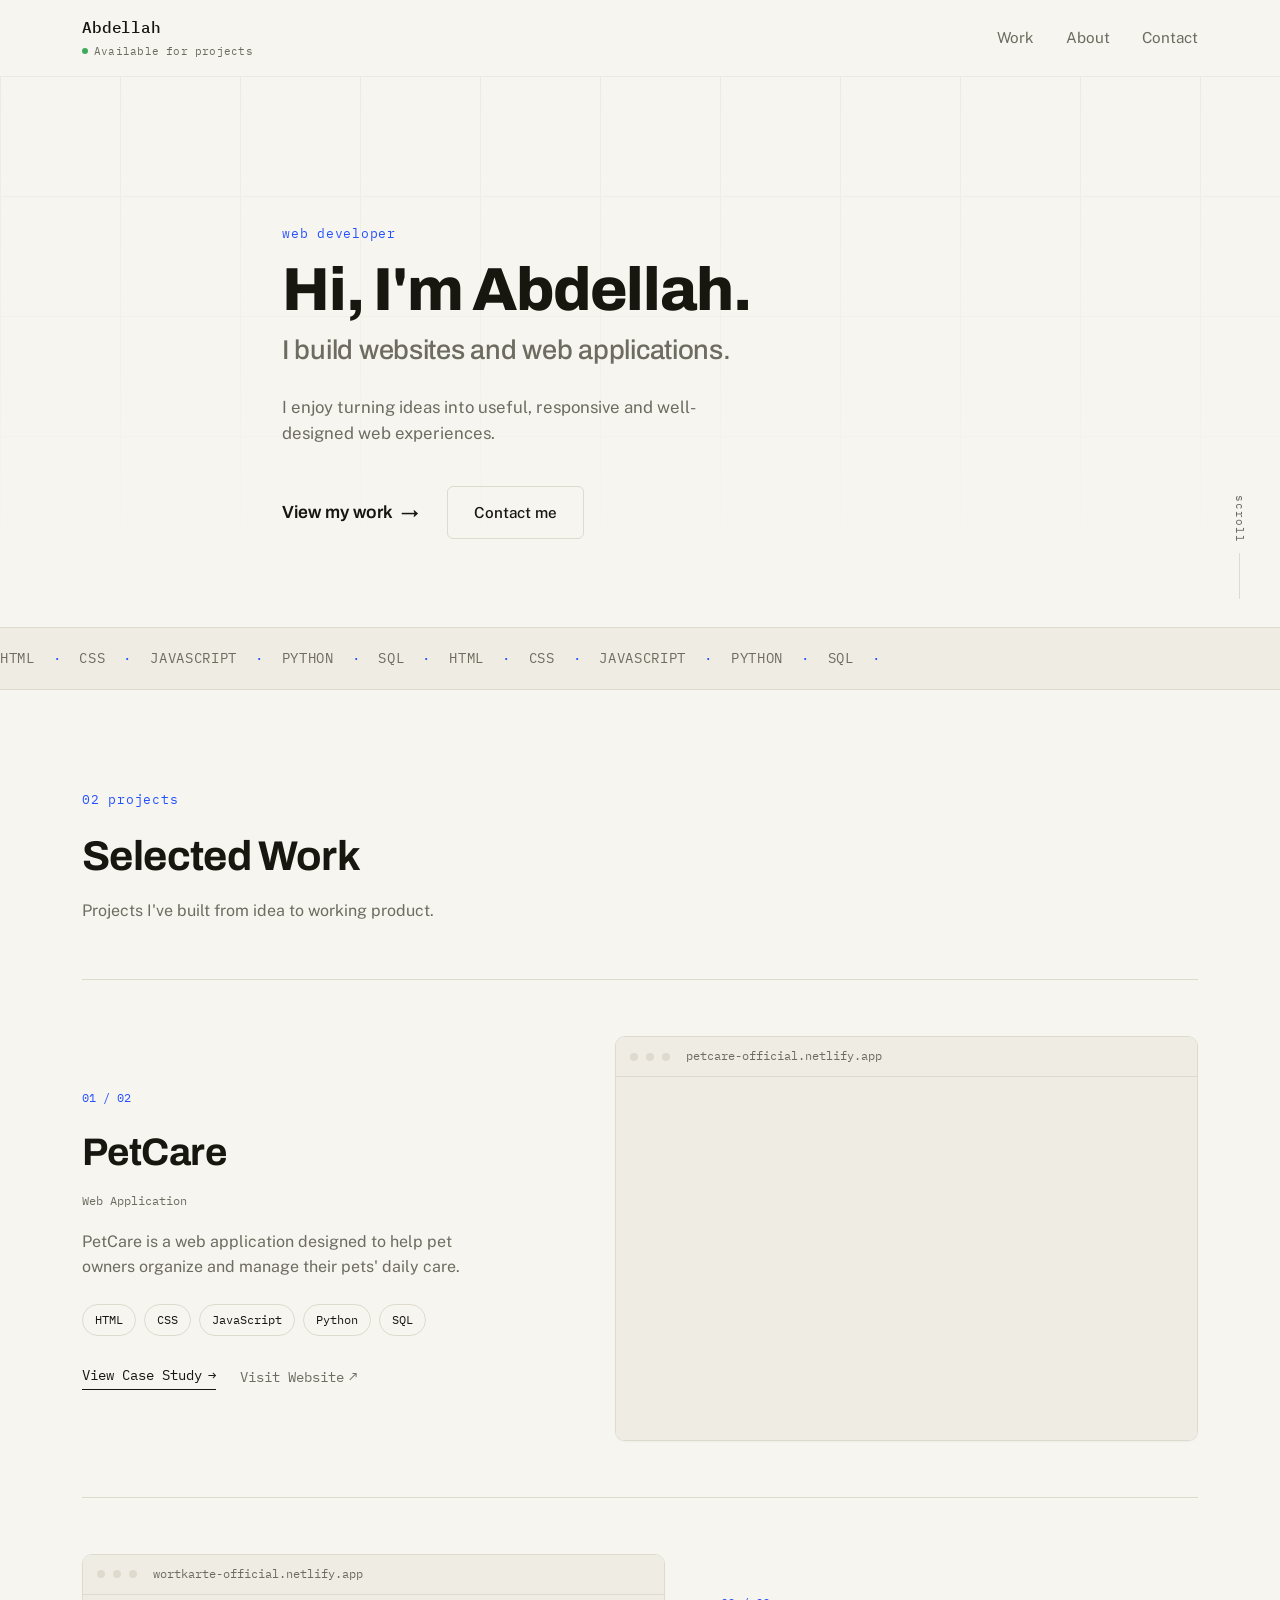
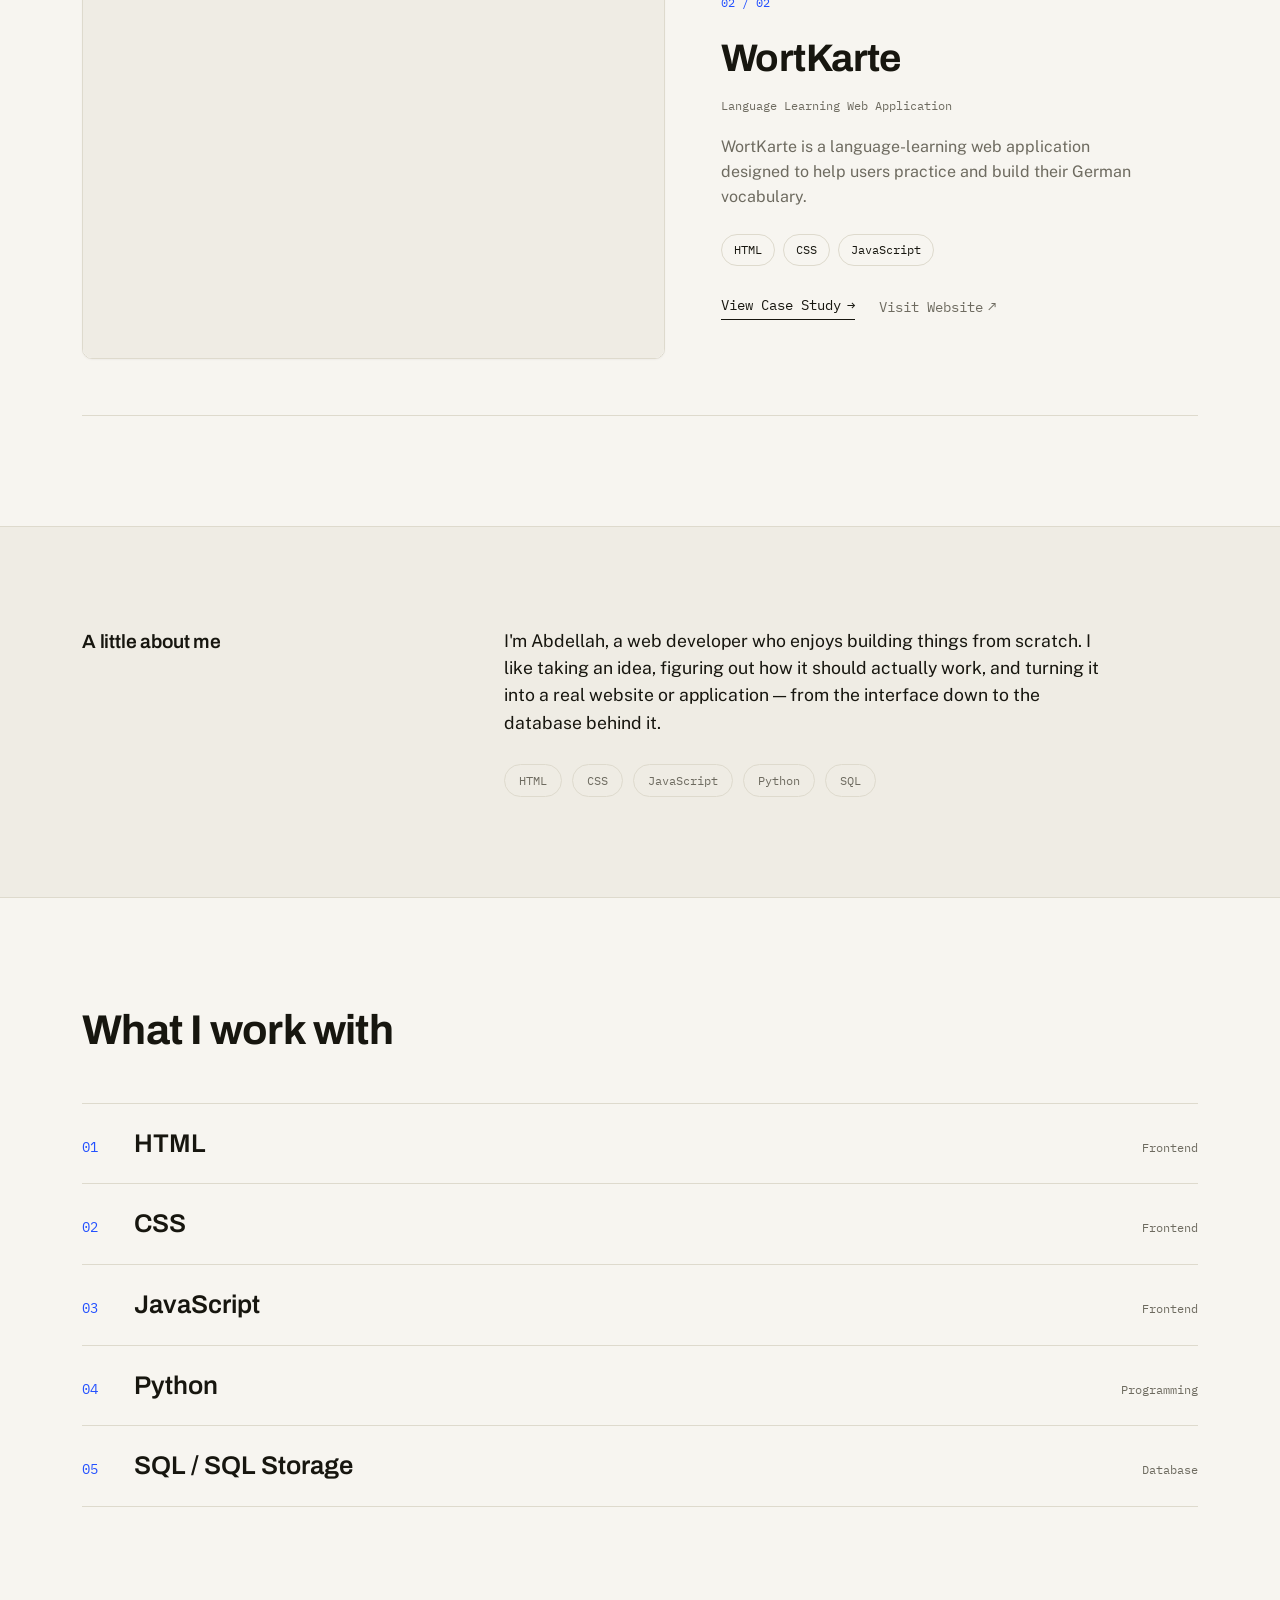
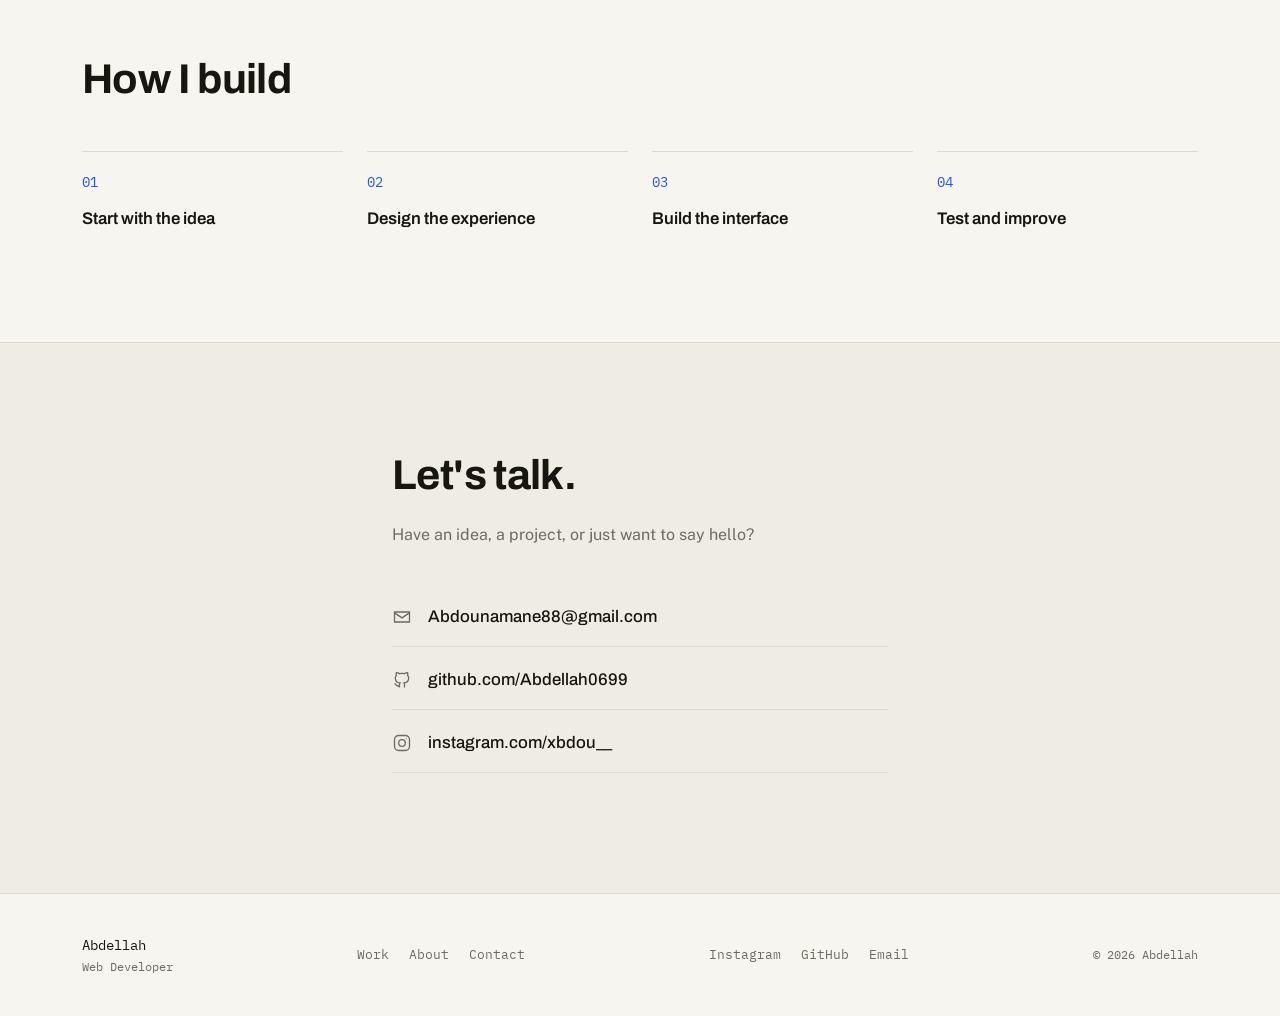
==== index.html @ c6878d25 "Add files via upload" ====
<!DOCTYPE html>
<html lang="en">
<head>
<meta charset="UTF-8">
<meta name="viewport" content="width=device-width, initial-scale=1.0">
<title>Abdellah — Web Developer</title>
<meta name="description" content="Abdellah is a web developer building websites and web applications with HTML, CSS, JavaScript, Python and SQL. Portfolio featuring PetCare and WortKarte.">
<link rel="preconnect" href="https://fonts.googleapis.com">
<link rel="preconnect" href="https://fonts.gstatic.com" crossorigin>
<link href="https://fonts.googleapis.com/css2?family=Archivo:wght@400;500;600;700;800&family=Public+Sans:wght@400;500&family=IBM+Plex+Mono:wght@400;500&display=swap" rel="stylesheet">
<link rel="stylesheet" href="css/style.css">
</head>
<body class="pre-load">

<a class="skip-link" href="#main">Skip to content</a>

<header class="nav" id="nav">
  <div class="nav-inner">
    <div class="nav-left">
      <a href="#top" class="nav-logo">Abdellah</a>
      <span class="nav-status"><span class="status-dot"></span>Available for projects</span>
    </div>
    <button class="nav-toggle" id="navToggle" aria-label="Toggle menu" aria-expanded="false" aria-controls="navMenu">
      <span></span><span></span><span></span>
    </button>
    <nav class="nav-menu" id="navMenu">
      <a href="#work">Work</a>
      <a href="#about">About</a>
      <a href="#contact">Contact</a>
    </nav>
  </div>
</header>

<main id="main">

  <section class="hero" id="top">
    <div class="hero-grid" aria-hidden="true"></div>
    <div class="wrap hero-inner">
      <p class="eyebrow reveal">web developer</p>
      <h1 class="hero-title reveal">Hi, I'm Abdellah.</h1>
      <h2 class="hero-subtitle reveal">I build websites and web applications.</h2>
      <p class="hero-text reveal">I enjoy turning ideas into useful, responsive and well-designed web experiences.</p>
      <div class="hero-actions reveal">
        <a href="#work" class="link-arrow-lg">View my work <span class="arrow">→</span></a>
        <a href="#contact" class="btn btn-ghost">Contact me</a>
      </div>
    </div>
    <div class="hero-scroll" aria-hidden="true">
      <span>scroll</span>
      <span class="scroll-line"></span>
    </div>
  </section>

  <section class="marquee" aria-hidden="true">
    <div class="marquee-track">
      <span>HTML</span><span class="dot-sep">·</span>
      <span>CSS</span><span class="dot-sep">·</span>
      <span>JAVASCRIPT</span><span class="dot-sep">·</span>
      <span>PYTHON</span><span class="dot-sep">·</span>
      <span>SQL</span><span class="dot-sep">·</span>
      <span>HTML</span><span class="dot-sep">·</span>
      <span>CSS</span><span class="dot-sep">·</span>
      <span>JAVASCRIPT</span><span class="dot-sep">·</span>
      <span>PYTHON</span><span class="dot-sep">·</span>
      <span>SQL</span><span class="dot-sep">·</span>
    </div>
  </section>

  <section class="work" id="work">
    <div class="wrap">
      <div class="section-head reveal">
        <p class="eyebrow">02 projects</p>
        <h2 class="section-title">Selected Work</h2>
        <p class="section-sub">Projects I've built from idea to working product.</p>
      </div>

      <article class="project reveal" data-project="petcare">
        <div class="project-info">
          <span class="project-index">01 / 02</span>
          <h3 class="project-title">PetCare</h3>
          <span class="project-kind">Web Application</span>
          <p class="project-desc">PetCare is a web application designed to help pet owners organize and manage their pets' daily care.</p>
          <ul class="tech-list">
            <li>HTML</li><li>CSS</li><li>JavaScript</li><li>Python</li><li>SQL</li>
          </ul>
          <div class="project-links">
            <a href="projects/petcare.html" class="link-arrow" data-transition>View Case Study <span class="arrow">→</span></a>
            <a href="https://petcare-official.netlify.app/" class="link-external" target="_blank" rel="noopener">Visit Website <span class="arrow">↗</span></a>
          </div>
        </div>
        <a href="projects/petcare.html" class="project-media" data-transition aria-label="View PetCare case study">
          <div class="browser-frame">
            <div class="browser-bar">
              <span class="dot"></span><span class="dot"></span><span class="dot"></span>
              <span class="browser-url">petcare-official.netlify.app</span>
            </div>
            <div class="browser-viewport">
              <iframe src="https://petcare-official.netlify.app/" title="Live preview of PetCare" loading="lazy" tabindex="-1"></iframe>
            </div>
          </div>
        </a>
      </article>

      <article class="project project--reverse reveal" data-project="wortkarte">
        <a href="projects/wortkarte.html" class="project-media" data-transition aria-label="View WortKarte case study">
          <div class="browser-frame">
            <div class="browser-bar">
              <span class="dot"></span><span class="dot"></span><span class="dot"></span>
              <span class="browser-url">wortkarte-official.netlify.app</span>
            </div>
            <div class="browser-viewport">
              <iframe src="https://wortkarte-official.netlify.app/" title="Live preview of WortKarte" loading="lazy" tabindex="-1"></iframe>
            </div>
          </div>
        </a>
        <div class="project-info">
          <span class="project-index">02 / 02</span>
          <h3 class="project-title">WortKarte</h3>
          <span class="project-kind">Language Learning Web Application</span>
          <p class="project-desc">WortKarte is a language-learning web application designed to help users practice and build their German vocabulary.</p>
          <ul class="tech-list">
            <li>HTML</li><li>CSS</li><li>JavaScript</li>
          </ul>
          <div class="project-links">
            <a href="projects/wortkarte.html" class="link-arrow" data-transition>View Case Study <span class="arrow">→</span></a>
            <a href="https://wortkarte-official.netlify.app/" class="link-external" target="_blank" rel="noopener">Visit Website <span class="arrow">↗</span></a>
          </div>
        </div>
      </article>
    </div>
  </section>

  <section class="about" id="about">
    <div class="wrap about-grid reveal">
      <p class="about-label">A little about me</p>
      <div class="about-content">
        <p class="about-text">I'm Abdellah, a web developer who enjoys building things from scratch. I like taking an idea, figuring out how it should actually work, and turning it into a real website or application — from the interface down to the database behind it.</p>
        <div class="about-stack">
          <span>HTML</span><span>CSS</span><span>JavaScript</span><span>Python</span><span>SQL</span>
        </div>
      </div>
    </div>
  </section>

  <section class="skills" id="skills">
    <div class="wrap">
      <h2 class="section-title reveal">What I work with</h2>
      <ul class="skills-index reveal">
        <li><span class="skill-num">01</span><span class="skill-name">HTML</span><span class="skill-tag">Frontend</span></li>
        <li><span class="skill-num">02</span><span class="skill-name">CSS</span><span class="skill-tag">Frontend</span></li>
        <li><span class="skill-num">03</span><span class="skill-name">JavaScript</span><span class="skill-tag">Frontend</span></li>
        <li><span class="skill-num">04</span><span class="skill-name">Python</span><span class="skill-tag">Programming</span></li>
        <li><span class="skill-num">05</span><span class="skill-name">SQL / SQL Storage</span><span class="skill-tag">Database</span></li>
      </ul>
    </div>
  </section>

  <section class="how" id="how">
    <div class="wrap">
      <h2 class="section-title reveal">How I build</h2>
      <ol class="how-list reveal">
        <li><span class="how-num">01</span><span class="how-text">Start with the idea</span></li>
        <li><span class="how-num">02</span><span class="how-text">Design the experience</span></li>
        <li><span class="how-num">03</span><span class="how-text">Build the interface</span></li>
        <li><span class="how-num">04</span><span class="how-text">Test and improve</span></li>
      </ol>
    </div>
  </section>

  <section class="contact" id="contact">
    <div class="wrap contact-inner reveal">
      <h2 class="section-title">Let's talk.</h2>
      <p class="contact-text">Have an idea, a project, or just want to say hello?</p>
      <ul class="contact-list">
        <li>
          <svg class="contact-icon" viewBox="0 0 24 24" fill="none" stroke="currentColor" stroke-width="1.6" aria-hidden="true"><path d="M3 6h18v12H3z"/><path d="M3 7l9 6 9-6"/></svg>
          <a href="mailto:Abdounamane88@gmail.com" target="_blank">Abdounamane88@gmail.com</a>
        </li>
        <li>
          <svg class="contact-icon" viewBox="0 0 24 24" fill="none" stroke="currentColor" stroke-width="1.6" aria-hidden="true"><path d="M9 19c-4.3 1.4-4.3-2.5-6-3m12 5v-3.5c0-1 .1-1.4-.5-2 2.8-.3 5.5-1.4 5.5-6a4.6 4.6 0 0 0-1.3-3.2 4.2 4.2 0 0 0-.1-3.2s-1.1-.3-3.5 1.3a12.3 12.3 0 0 0-6.2 0C6.5 2.8 5.4 3.1 5.4 3.1a4.2 4.2 0 0 0-.1 3.2A4.6 4.6 0 0 0 4 9.5c0 4.6 2.7 5.7 5.5 6-.6.6-.6 1.2-.5 2V21"/></svg>
          <a href="https://github.com/Abdellah0699" target="_blank" rel="noopener">github.com/Abdellah0699</a>
        </li>
        <li>
          <svg class="contact-icon" viewBox="0 0 24 24" fill="none" stroke="currentColor" stroke-width="1.6" aria-hidden="true"><rect x="3" y="3" width="18" height="18" rx="5"/><circle cx="12" cy="12" r="4"/><circle cx="17.2" cy="6.8" r="0.6" fill="currentColor" stroke="none"/></svg>
          <a href="https://www.instagram.com/xbdou__/" target="_blank" rel="noopener">instagram.com/xbdou__</a>
        </li>
      </ul>
    </div>
  </section>

</main>

<footer class="footer">
  <div class="wrap footer-inner">
    <div class="footer-brand">
      <span class="footer-name">Abdellah</span>
      <span class="footer-role">Web Developer</span>
    </div>
    <nav class="footer-links">
      <a href="#work">Work</a>
      <a href="#about">About</a>
      <a href="#contact">Contact</a>
    </nav>
    <nav class="footer-social">
      <a href="https://www.instagram.com/xbdou__/" target="_blank" rel="noopener">Instagram</a>
      <a href="https://github.com/Abdellah0699" target="_blank" rel="noopener">GitHub</a>
      <a href="mailto:Abdounamane88@gmail.com" target="_blank">Email</a>
    </nav>
    <span class="footer-copy">© 2026 Abdellah</span>
  </div>
</footer>

<script src="js/script.js"></script>
</body>
</html>
---- css/style.css ----
/* =========================================================
   Abdellah — Portfolio v2
   Design tokens
   ========================================================= */
:root {
  --color-bg: #F7F5F0;
  --color-bg-soft: #EFECE4;
  --color-ink: #17160F;
  --color-muted: #6E6B60;
  --color-border: #DEDACD;
  --color-accent: #2451FF;
  --color-surface: #FFFFFF;

  --font-display: 'Archivo', sans-serif;
  --font-body: 'Public Sans', sans-serif;
  --font-mono: 'IBM Plex Mono', monospace;

  --max-width: 1180px;
  --radius-s: 6px;
  --radius-m: 10px;
  --nav-height: 76px;

  --ease: cubic-bezier(0.22, 1, 0.36, 1);
}

*, *::before, *::after { box-sizing: border-box; }
html { scroll-behavior: smooth; }
body {
  margin: 0;
  background: var(--color-bg);
  color: var(--color-ink);
  font-family: var(--font-body);
  font-size: 16px;
  line-height: 1.55;
  -webkit-font-smoothing: antialiased;
  transition: opacity 0.35s var(--ease);
}
body.pre-load { opacity: 0; }
body.is-leaving { opacity: 0; }

img { max-width: 100%; display: block; }
a { color: inherit; text-decoration: none; }
ul, ol { list-style: none; margin: 0; padding: 0; }
h1, h2, h3, p { margin: 0; }
button { font: inherit; background: none; border: none; cursor: pointer; }

.skip-link {
  position: absolute; left: -999px; top: 0;
  background: var(--color-ink); color: var(--color-bg);
  padding: 10px 16px; z-index: 200;
}
.skip-link:focus { left: 16px; top: 16px; }

:focus-visible { outline: 2px solid var(--color-accent); outline-offset: 3px; }

@media (prefers-reduced-motion: reduce) {
  html { scroll-behavior: auto; }
  * { animation-duration: 0.001ms !important; transition-duration: 0.001ms !important; }
}

.wrap { max-width: var(--max-width); margin: 0 auto; padding: 0 32px; }

.eyebrow {
  font-family: var(--font-mono);
  font-size: 0.8rem;
  letter-spacing: 0.06em;
  color: var(--color-accent);
  margin: 0 0 14px;
  text-transform: lowercase;
}

.section-title {
  font-family: var(--font-display);
  font-weight: 700;
  font-size: clamp(1.8rem, 3.4vw, 2.6rem);
  letter-spacing: -0.015em;
}
.section-sub { color: var(--color-muted); margin-top: 10px; max-width: 44ch; }
.section-head { margin-bottom: 56px; }

/* Reveal on scroll */
.reveal { opacity: 0; transform: translateY(20px); transition: opacity 0.7s var(--ease), transform 0.7s var(--ease); }
.reveal.is-visible { opacity: 1; transform: translateY(0); }

/* =========================================================
   Buttons / links
   ========================================================= */
.btn {
  display: inline-flex; align-items: center; justify-content: center;
  padding: 14px 26px; border-radius: var(--radius-s);
  font-weight: 500; font-size: 0.95rem;
  transition: background 0.2s var(--ease), color 0.2s var(--ease), border-color 0.2s var(--ease), transform 0.2s var(--ease);
}
.btn-primary { background: var(--color-ink); color: var(--color-bg); }
.btn-primary:hover { background: var(--color-accent); transform: translateY(-1px); }
.btn-ghost { border: 1px solid var(--color-border); color: var(--color-ink); }
.btn-ghost:hover { border-color: var(--color-ink); transform: translateY(-1px); }

.arrow { display: inline-block; transition: transform 0.25s var(--ease); }

.link-arrow {
  font-family: var(--font-mono); font-size: 0.9rem; color: var(--color-ink);
  display: inline-flex; align-items: center; gap: 6px;
  border-bottom: 1px solid var(--color-ink); padding-bottom: 2px;
  transition: color 0.2s var(--ease), border-color 0.2s var(--ease);
}
.link-arrow:hover { color: var(--color-accent); border-color: var(--color-accent); }
.link-arrow:hover .arrow { transform: translateX(4px); }

.link-arrow-lg {
  font-family: var(--font-display); font-weight: 600; font-size: 1.1rem;
  display: inline-flex; align-items: center; gap: 8px; color: var(--color-ink);
  transition: gap 0.25s var(--ease), color 0.2s var(--ease);
}
.link-arrow-lg:hover { gap: 14px; color: var(--color-accent); }

.link-external {
  font-family: var(--font-mono); font-size: 0.9rem; color: var(--color-muted);
  display: inline-flex; align-items: center; gap: 5px;
  transition: color 0.2s var(--ease);
}
.link-external:hover { color: var(--color-ink); }
.link-external:hover .arrow { transform: translate(2px, -2px); }

/* =========================================================
   Navigation
   ========================================================= */
.nav {
  position: sticky; top: 0; z-index: 100; height: var(--nav-height);
  display: flex; align-items: center; background: transparent;
  border-bottom: 1px solid transparent;
  transition: background 0.3s var(--ease), border-color 0.3s var(--ease);
}
.nav.is-scrolled {
  background: rgba(247, 245, 240, 0.86);
  backdrop-filter: blur(10px); -webkit-backdrop-filter: blur(10px);
  border-bottom-color: var(--color-border);
}
.nav-inner {
  width: 100%; max-width: var(--max-width); margin: 0 auto; padding: 0 32px;
  display: flex; align-items: center; justify-content: space-between;
}
.nav-left { display: flex; flex-direction: column; gap: 3px; }
.nav-logo { font-family: var(--font-mono); font-weight: 500; font-size: 1rem; letter-spacing: -0.01em; }
.nav-status {
  font-family: var(--font-mono); font-size: 0.68rem; color: var(--color-muted);
  display: flex; align-items: center; gap: 6px; letter-spacing: 0.02em;
}
.status-dot {
  width: 6px; height: 6px; border-radius: 50%; background: #3EAA5C;
  animation: pulse-dot 2.4s ease-in-out infinite;
}
@keyframes pulse-dot { 0%, 100% { opacity: 1; } 50% { opacity: 0.35; } }

.nav-menu { display: flex; gap: 32px; }
.nav-menu a { font-size: 0.95rem; color: var(--color-muted); transition: color 0.2s var(--ease); }
.nav-menu a:hover { color: var(--color-ink); }

.nav-toggle { display: none; flex-direction: column; justify-content: center; gap: 5px; width: 32px; height: 32px; }
.nav-toggle span { display: block; height: 2px; background: var(--color-ink); border-radius: 2px; transition: transform 0.25s var(--ease), opacity 0.25s var(--ease); }
.nav-toggle.is-open span:nth-child(1) { transform: translateY(7px) rotate(45deg); }
.nav-toggle.is-open span:nth-child(2) { opacity: 0; }
.nav-toggle.is-open span:nth-child(3) { transform: translateY(-7px) rotate(-45deg); }

/* =========================================================
   Hero 
   ========================================================= */
.hero { position: relative; padding: clamp(72px, 13vw, 148px) 0 88px; overflow: hidden; }
.hero-grid {
  position: absolute; inset: 0; pointer-events: none;
  background-image:
    repeating-linear-gradient(to right, var(--color-border) 0, var(--color-border) 1px, transparent 1px, transparent 120px),
    repeating-linear-gradient(to bottom, var(--color-border) 0, var(--color-border) 1px, transparent 1px, transparent 120px);
  opacity: 0.4;
  mask-image: linear-gradient(to bottom, black, transparent 90%);
}
.hero-inner { position: relative; max-width: 780px; }
.hero-title {
  font-family: var(--font-display); font-weight: 800;
  font-size: clamp(2.2rem, 5.6vw, 3.8rem);
  line-height: 1.08; letter-spacing: -0.02em; margin-bottom: 6px;
}
.hero-subtitle {
  font-family: var(--font-display); font-weight: 500;
  font-size: clamp(1.3rem, 2.8vw, 1.7rem);
  color: var(--color-muted); letter-spacing: -0.01em; margin-bottom: 22px;
}
.hero-text { font-size: 1.05rem; color: var(--color-muted); max-width: 46ch; margin-bottom: 40px; }
.hero-actions { display: flex; align-items: center; gap: 28px; flex-wrap: wrap; }

.hero-scroll {
  position: absolute; right: 32px; bottom: 28px;
  display: flex; flex-direction: column; align-items: center; gap: 10px;
}
.hero-scroll span:first-child {
  font-family: var(--font-mono); font-size: 0.68rem; color: var(--color-muted);
  letter-spacing: 0.1em; writing-mode: vertical-rl;
}
.scroll-line {
  width: 1px; height: 46px; background: var(--color-border); position: relative; overflow: hidden;
}
.scroll-line::after {
  content: ''; position: absolute; top: -100%; left: 0; width: 100%; height: 100%;
  background: var(--color-accent); animation: scroll-drip 2.2s ease-in-out infinite;
}
@keyframes scroll-drip { 0% { top: -100%; } 60% { top: 100%; } 100% { top: 100%; } }

/* =========================================================
   Marquee
   ========================================================= */
.marquee {
  border-top: 1px solid var(--color-border); border-bottom: 1px solid var(--color-border);
  overflow: hidden; padding: 20px 0; background: var(--color-bg-soft);
}
.marquee-track {
  display: flex; gap: 18px; white-space: nowrap; width: max-content;
  animation: marquee-scroll 32s linear infinite;
  font-family: var(--font-mono); font-size: 0.85rem; letter-spacing: 0.05em; color: var(--color-muted);
}
.marquee-track .dot-sep { color: var(--color-accent); }
@keyframes marquee-scroll { from { transform: translateX(0); } to { transform: translateX(-50%); } }

/* =========================================================
   Work / projects
   ========================================================= */
.work { padding: 100px 0 110px; }

.project {
  display: grid; grid-template-columns: 0.9fr 1.1fr; gap: 56px; align-items: center;
  padding: 56px 0; border-top: 1px solid var(--color-border);
}
.project:last-child { border-bottom: 1px solid var(--color-border); }
.project--reverse { grid-template-columns: 1.1fr 0.9fr; }

.project-index { font-family: var(--font-mono); font-size: 0.78rem; color: var(--color-accent); display: block; margin-bottom: 16px; }
.project-title {
  font-family: var(--font-display); font-weight: 700;
  font-size: clamp(1.8rem, 3vw, 2.4rem); letter-spacing: -0.015em;
  transition: transform 0.3s var(--ease);
}
.project-kind { display: block; font-family: var(--font-mono); font-size: 0.78rem; color: var(--color-muted); margin: 8px 0 20px; }
.project-desc { color: var(--color-muted); margin-bottom: 24px; max-width: 42ch; }
.tech-list { display: flex; flex-wrap: wrap; gap: 8px; margin-bottom: 28px; }
.tech-list li {
  font-family: var(--font-mono); font-size: 0.75rem; color: var(--color-ink);
  border: 1px solid var(--color-border); border-radius: 999px; padding: 6px 12px;
}
.project-links { display: flex; align-items: center; gap: 24px; flex-wrap: wrap; }

.project-media { display: block; }
.browser-frame {
  border: 1px solid var(--color-border); border-radius: var(--radius-m); overflow: hidden;
  background: var(--color-surface); box-shadow: 0 1px 2px rgba(23, 22, 15, 0.04);
  transition: box-shadow 0.3s var(--ease), transform 0.3s var(--ease);
}
.project:hover .browser-frame { box-shadow: 0 14px 32px rgba(23, 22, 15, 0.1); transform: translateY(-3px); }
.project:hover .project-title { transform: translateX(6px); }

.browser-bar { display: flex; align-items: center; gap: 8px; padding: 10px 14px; background: var(--color-bg-soft); border-bottom: 1px solid var(--color-border); }
.browser-bar .dot { width: 8px; height: 8px; border-radius: 50%; background: var(--color-border); }
.browser-url { font-family: var(--font-mono); font-size: 0.75rem; color: var(--color-muted); margin-left: 8px; overflow: hidden; text-overflow: ellipsis; white-space: nowrap; }
.browser-viewport { position: relative; width: 100%; aspect-ratio: 16 / 10; overflow: hidden; background: var(--color-bg-soft); }
.browser-viewport iframe {
  position: absolute; top: 0; left: 0; width: 220%; height: 220%; border: 0;
  transform: scale(0.4545); transform-origin: 0 0; pointer-events: none;
  transition: transform 0.4s var(--ease);
}
.project:hover .browser-viewport iframe { transform: scale(0.47); }

/* =========================================================
   About
   ========================================================= */
.about { padding: 100px 0; background: var(--color-bg-soft); border-top: 1px solid var(--color-border); border-bottom: 1px solid var(--color-border); }
.about-grid { display: grid; grid-template-columns: 0.7fr 1.3fr; gap: 48px; }
.about-label { font-family: var(--font-display); font-weight: 600; font-size: 1.2rem; letter-spacing: -0.01em; }
.about-text { font-size: 1.1rem; color: var(--color-ink); max-width: 56ch; }
.about-stack { display: flex; flex-wrap: wrap; gap: 10px; margin-top: 28px; }
.about-stack span {
  font-family: var(--font-mono); font-size: 0.78rem; color: var(--color-muted);
  border: 1px solid var(--color-border); border-radius: 999px; padding: 6px 14px;
}

/* =========================================================
   Skills
   ========================================================= */
.skills { padding: 100px 0; }
.skills-index { margin-top: 40px; }
.skills-index li {
  display: flex; align-items: baseline; gap: 24px; padding: 20px 0;
  border-top: 1px solid var(--color-border);
  transition: padding-left 0.25s var(--ease);
}
.skills-index li:last-child { border-bottom: 1px solid var(--color-border); }
.skills-index li:hover { padding-left: 10px; }
.skill-num { font-family: var(--font-mono); font-size: 0.85rem; color: var(--color-accent); width: 28px; }
.skill-name { font-family: var(--font-display); font-weight: 600; font-size: clamp(1.2rem, 2.4vw, 1.6rem); flex: 1; }
.skill-tag { font-family: var(--font-mono); font-size: 0.75rem; color: var(--color-muted); }

/* =========================================================
   How I build
   ========================================================= */
.how { padding: 40px 0 110px; }
.how-list { margin-top: 40px; display: grid; grid-template-columns: repeat(4, 1fr); gap: 24px; }
.how-list li { border-top: 1px solid var(--color-border); padding-top: 20px; }
.how-num { display: block; font-family: var(--font-mono); font-size: 0.85rem; color: var(--color-accent); margin-bottom: 12px; }
.how-text { font-family: var(--font-display); font-weight: 600; font-size: 1.05rem; }

/* =========================================================
   Contact
   ========================================================= */
.contact { padding: 100px 0 120px; background: var(--color-bg-soft); border-top: 1px solid var(--color-border); }
.contact-inner { max-width: 560px; }
.contact-text { color: var(--color-muted); margin-top: 16px; margin-bottom: 40px; max-width: 44ch; }
.contact-list { display: flex; flex-direction: column; gap: 4px; }
.contact-list li {
  display: flex; align-items: center; gap: 16px; padding: 16px 0;
  border-bottom: 1px solid var(--color-border);
}
.contact-icon { width: 20px; height: 20px; color: var(--color-muted); flex-shrink: 0; }
.contact-list a {
  font-family: var(--font-display); font-weight: 500; font-size: 1.05rem;
  transition: color 0.2s var(--ease);
}
.contact-list a:hover { color: var(--color-accent); }
.contact-list li:hover .contact-icon { color: var(--color-accent); }

/* =========================================================
   Footer
   ========================================================= */
.footer { padding: 40px 0; border-top: 1px solid var(--color-border); }
.footer-inner { display: flex; align-items: center; justify-content: space-between; flex-wrap: wrap; gap: 20px; }
.footer-brand { display: flex; flex-direction: column; gap: 2px; }
.footer-name { font-family: var(--font-mono); font-size: 0.9rem; }
.footer-role { font-family: var(--font-mono); font-size: 0.72rem; color: var(--color-muted); }
.footer-links, .footer-social { display: flex; gap: 20px; flex-wrap: wrap; }
.footer-links a, .footer-social a { font-family: var(--font-mono); font-size: 0.8rem; color: var(--color-muted); transition: color 0.2s var(--ease); }
.footer-links a:hover, .footer-social a:hover { color: var(--color-ink); }
.footer-copy { font-family: var(--font-mono); font-size: 0.78rem; color: var(--color-muted); }

/* =========================================================
   Project detail pages
   ========================================================= */
.project-hero { padding: clamp(64px, 10vw, 120px) 0 56px; }
.project-hero-back { font-family: var(--font-mono); font-size: 0.82rem; color: var(--color-muted); display: inline-block; margin-bottom: 28px; transition: color 0.2s var(--ease); }
.project-hero-back:hover { color: var(--color-ink); }
.project-hero-index { display: block; font-family: var(--font-mono); font-size: 0.85rem; color: var(--color-accent); margin-bottom: 18px; }
.project-hero-title { font-family: var(--font-display); font-weight: 800; font-size: clamp(2.4rem, 6vw, 4rem); letter-spacing: -0.02em; margin-bottom: 12px; }
.project-hero-desc { font-size: 1.1rem; color: var(--color-muted); max-width: 52ch; margin-bottom: 44px; }
.project-hero-media .browser-frame { box-shadow: 0 8px 28px rgba(23, 22, 15, 0.08); }
.project-hero-media .browser-viewport { aspect-ratio: 16/9.4; }

.case-body { padding: 20px 0 120px; }
.case-section { padding: 48px 0; border-top: 1px solid var(--color-border); display: grid; grid-template-columns: 220px 1fr; gap: 48px; }
.case-section-label { font-family: var(--font-mono); font-size: 0.8rem; color: var(--color-accent); }
.case-section-body p { color: var(--color-muted); max-width: 60ch; }
.case-section-body p + p { margin-top: 14px; }
.case-section-body ul { margin-top: 14px; display: flex; flex-direction: column; gap: 8px; }
.case-section-body ul li { color: var(--color-muted); padding-left: 18px; position: relative; max-width: 58ch; }
.case-section-body ul li::before { content: ''; position: absolute; left: 0; top: 10px; width: 6px; height: 6px; background: var(--color-accent); border-radius: 50%; }
.case-tech-list { display: flex; flex-wrap: wrap; gap: 8px; margin-top: 14px; }
.case-tech-list li { font-family: var(--font-mono); font-size: 0.78rem; color: var(--color-ink); border: 1px solid var(--color-border); border-radius: 999px; padding: 6px 12px; }
.case-links { display: flex; gap: 24px; flex-wrap: wrap; align-items: center; }

.case-next { display: block; padding: 56px 0 100px; border-top: 1px solid var(--color-border); text-align: center; }
.case-next-label { font-family: var(--font-mono); font-size: 0.8rem; color: var(--color-muted); margin-bottom: 10px; }
.case-next-title { font-family: var(--font-display); font-weight: 700; font-size: clamp(1.6rem, 3vw, 2.2rem); transition: color 0.2s var(--ease); }
.case-next:hover .case-next-title { color: var(--color-accent); }

/* =========================================================
   Responsive
   ========================================================= */
@media (max-width: 900px) {
  .project, .project--reverse { grid-template-columns: 1fr; gap: 28px; }
  .about-grid { grid-template-columns: 1fr; gap: 24px; }
  .how-list { grid-template-columns: repeat(2, 1fr); }
  .case-section { grid-template-columns: 1fr; gap: 16px; }
}

@media (max-width: 640px) {
  .wrap { padding: 0 20px; }
  .nav-inner { padding: 0 20px; }
  .nav-toggle { display: flex; }
  .nav-menu {
    position: absolute; top: var(--nav-height); left: 0; right: 0;
    background: var(--color-bg); border-bottom: 1px solid var(--color-border);
    flex-direction: column; gap: 0; max-height: 0; overflow: hidden;
    transition: max-height 0.3s var(--ease);
  }
  .nav-menu.is-open { max-height: 240px; }
  .nav-menu a { padding: 16px 20px; border-top: 1px solid var(--color-border); }

  .hero { padding: 56px 0 64px; }
  .hero-actions { flex-direction: column; align-items: flex-start; gap: 20px; }
  .hero-scroll { display: none; }

  .how-list { grid-template-columns: 1fr; }
  .footer-inner { flex-direction: column; align-items: flex-start; }
}
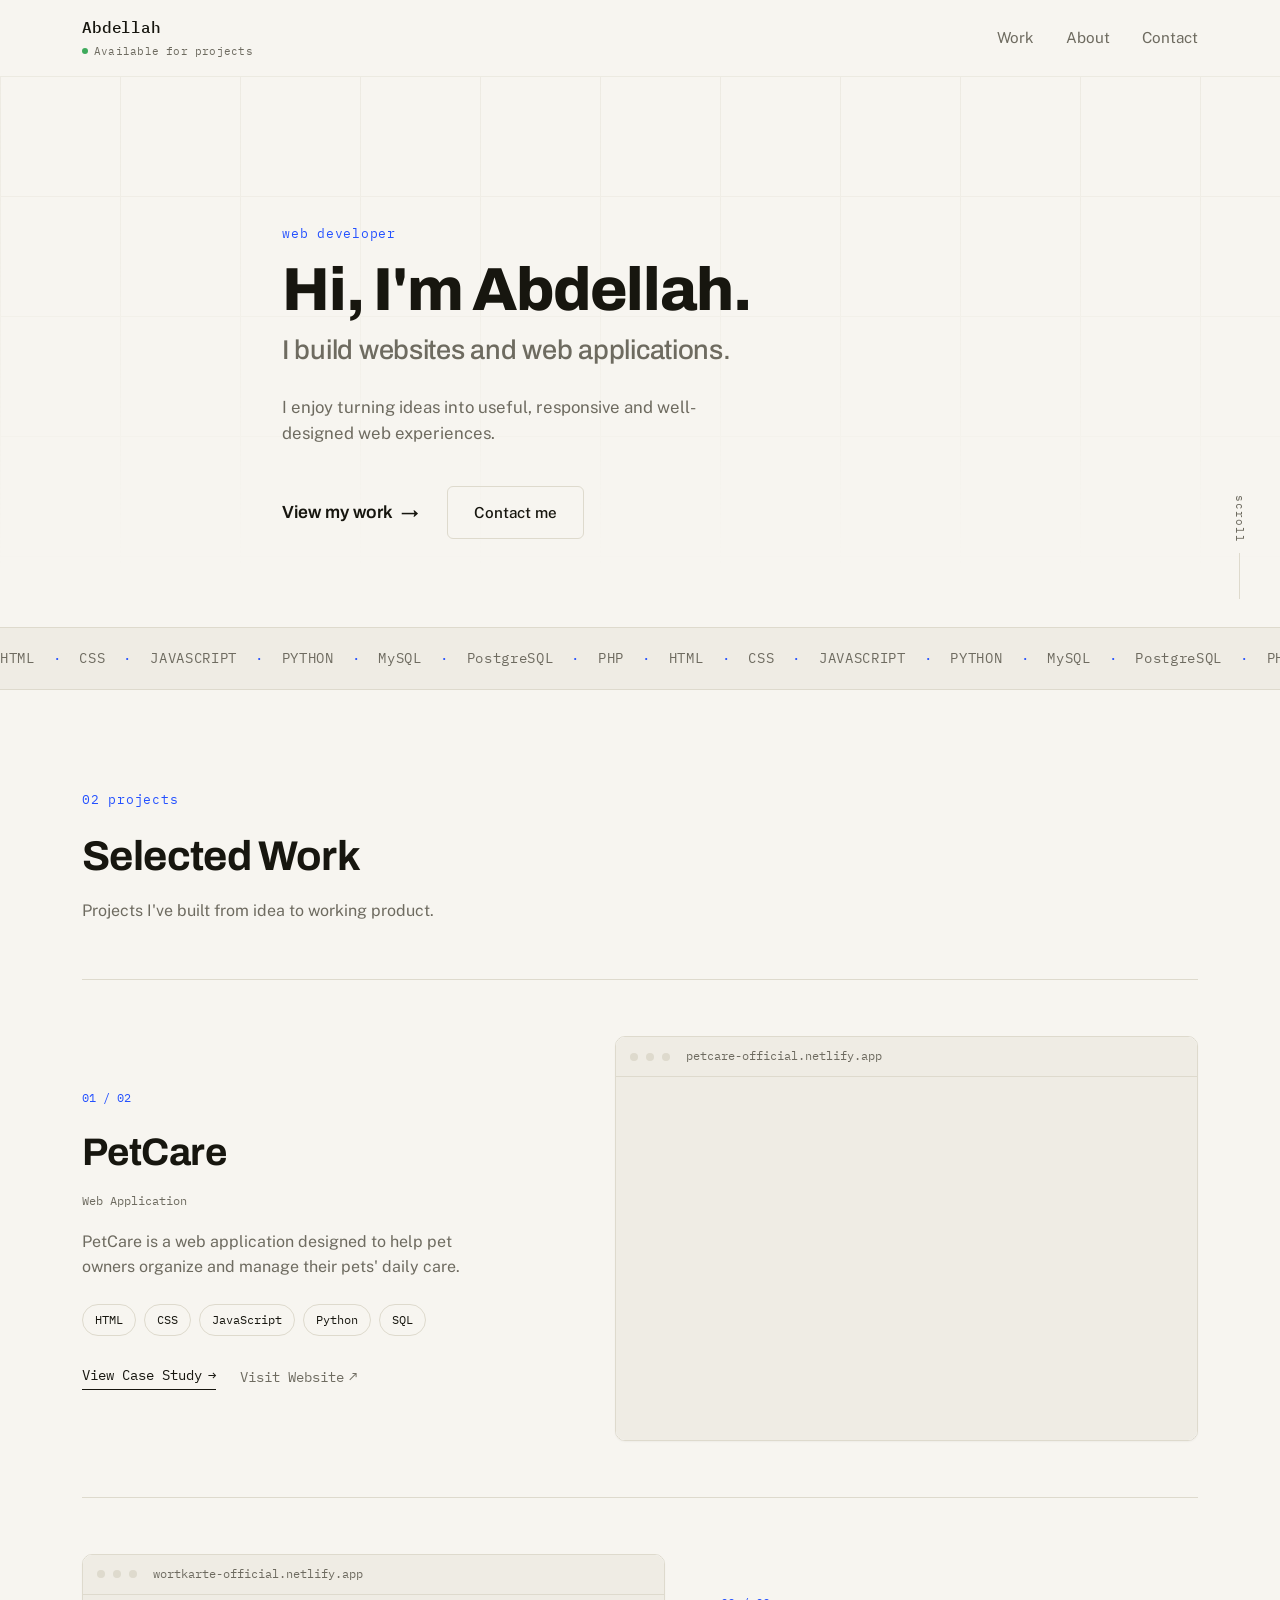
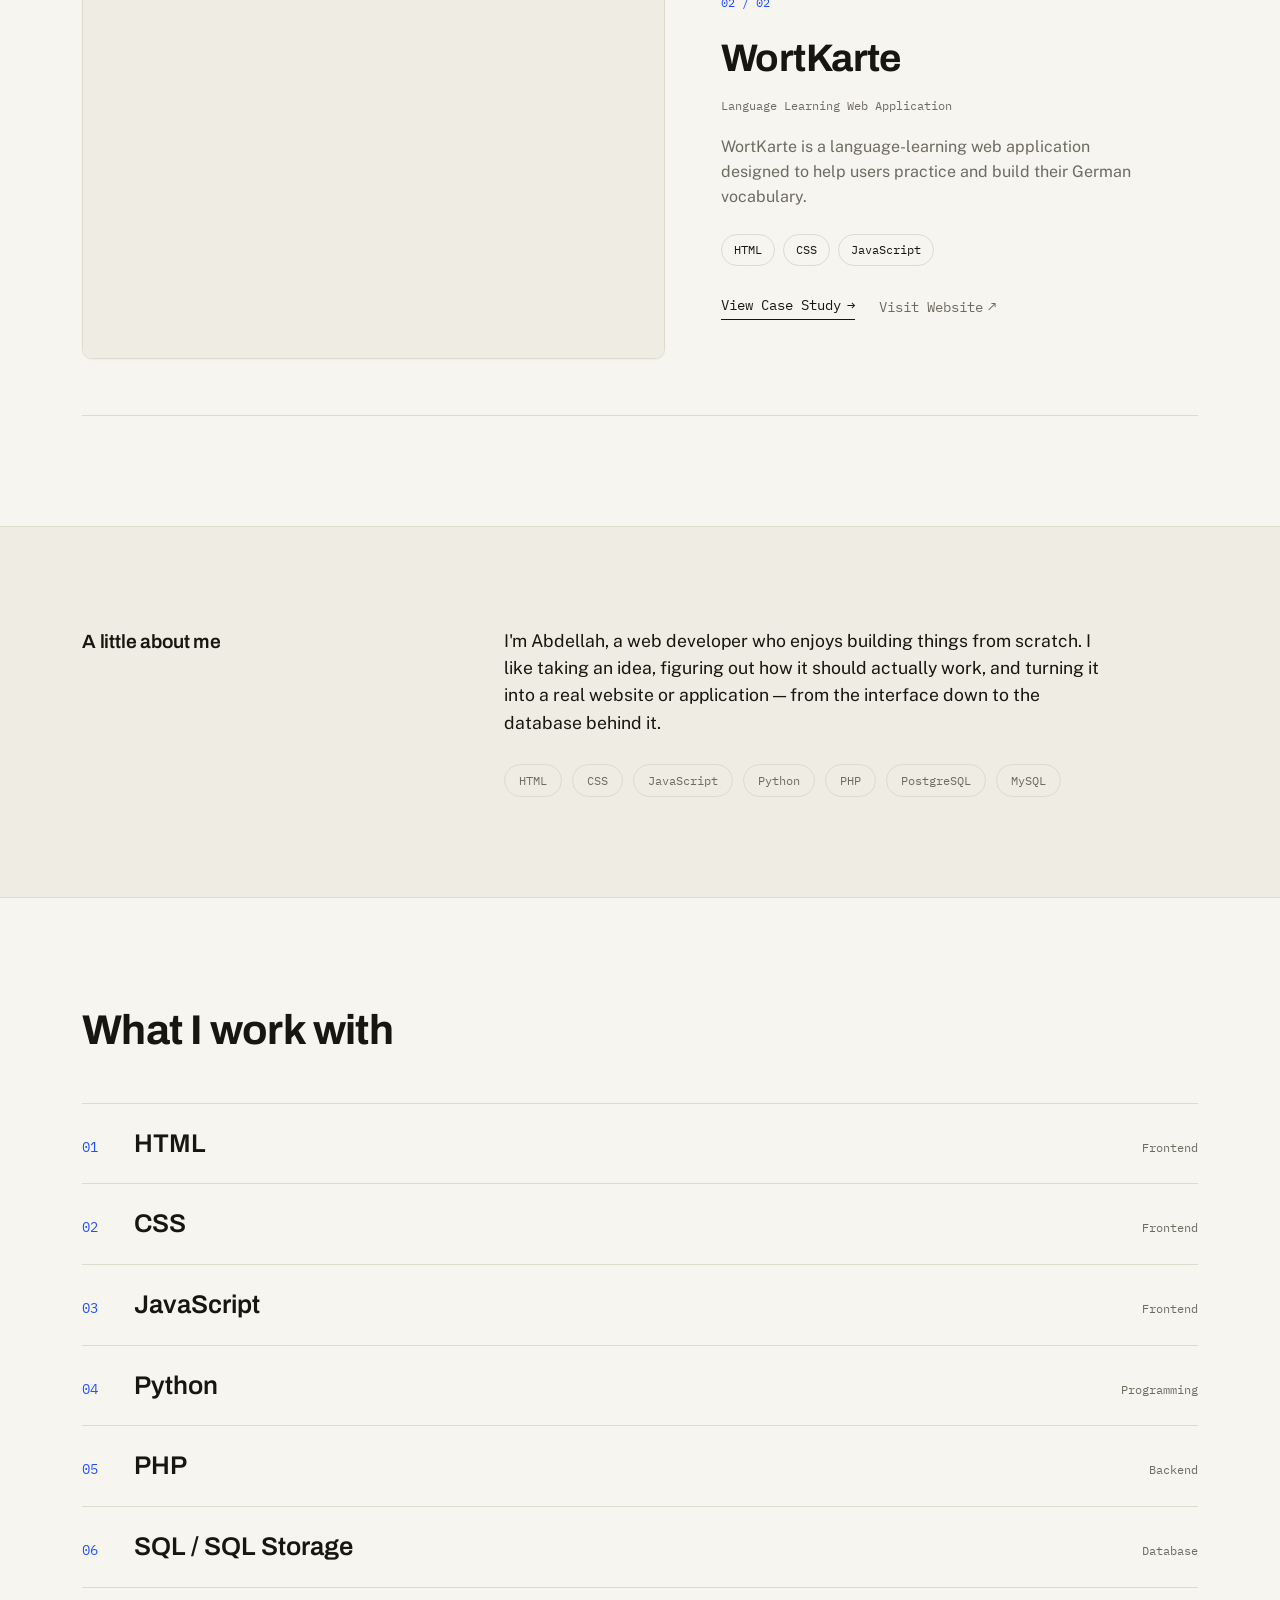
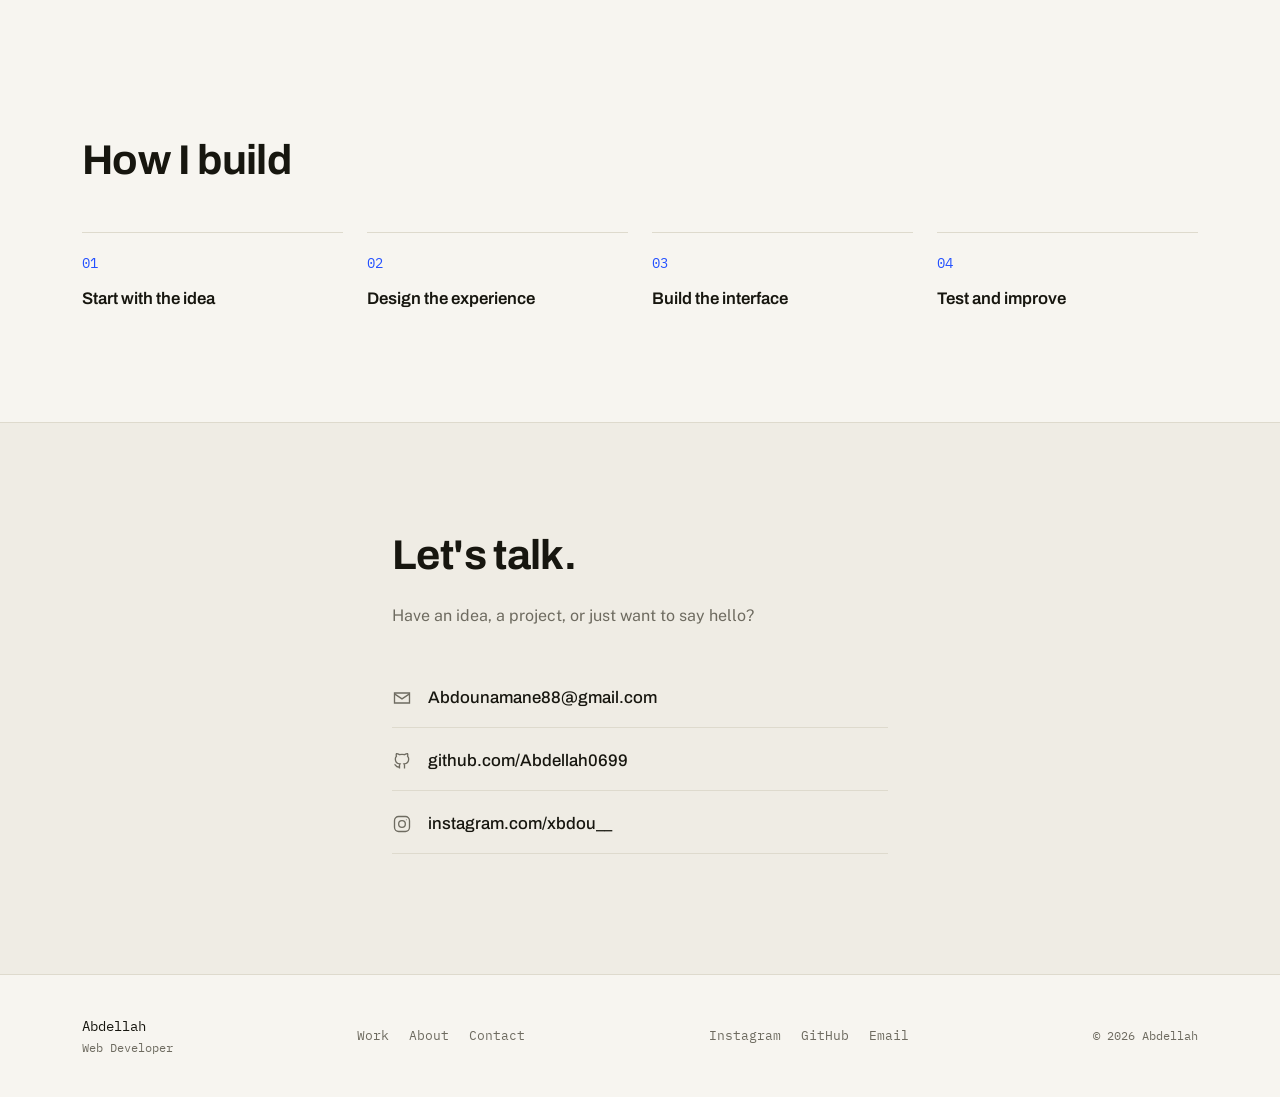
==== commit 7202dd9a: "index.html" ====
--- a/index.html
+++ b/index.html
@@ -57,12 +57,16 @@
       <span>CSS</span><span class="dot-sep">·</span>
       <span>JAVASCRIPT</span><span class="dot-sep">·</span>
       <span>PYTHON</span><span class="dot-sep">·</span>
-      <span>SQL</span><span class="dot-sep">·</span>
+      <span>MySQL</span><span class="dot-sep">·</span>
+      <span>PostgreSQL</span><span class="dot-sep">·</span>
+      <span>PHP</span><span class="dot-sep">·</span>
       <span>HTML</span><span class="dot-sep">·</span>
       <span>CSS</span><span class="dot-sep">·</span>
       <span>JAVASCRIPT</span><span class="dot-sep">·</span>
       <span>PYTHON</span><span class="dot-sep">·</span>
-      <span>SQL</span><span class="dot-sep">·</span>
+      <span>MySQL</span><span class="dot-sep">·</span>
+      <span>PostgreSQL</span><span class="dot-sep">·</span>
+      <span>PHP</span><span class="dot-sep">·</span>
     </div>
   </section>
 
@@ -136,7 +140,7 @@
       <div class="about-content">
         <p class="about-text">I'm Abdellah, a web developer who enjoys building things from scratch. I like taking an idea, figuring out how it should actually work, and turning it into a real website or application — from the interface down to the database behind it.</p>
         <div class="about-stack">
-          <span>HTML</span><span>CSS</span><span>JavaScript</span><span>Python</span><span>SQL</span>
+          <span>HTML</span><span>CSS</span><span>JavaScript</span><span>Python</span><span>PHP</span><span>PostgreSQL</span><span>MySQL</span>
         </div>
       </div>
     </div>
@@ -150,7 +154,8 @@
         <li><span class="skill-num">02</span><span class="skill-name">CSS</span><span class="skill-tag">Frontend</span></li>
         <li><span class="skill-num">03</span><span class="skill-name">JavaScript</span><span class="skill-tag">Frontend</span></li>
         <li><span class="skill-num">04</span><span class="skill-name">Python</span><span class="skill-tag">Programming</span></li>
-        <li><span class="skill-num">05</span><span class="skill-name">SQL / SQL Storage</span><span class="skill-tag">Database</span></li>
+        <li><span class="skill-num">05</span><span class="skill-name">PHP</span><span class="skill-tag">Backend</span></li>
+        <li><span class="skill-num">06</span><span class="skill-name">SQL / SQL Storage</span><span class="skill-tag">Database</span></li>
       </ul>
     </div>
   </section>
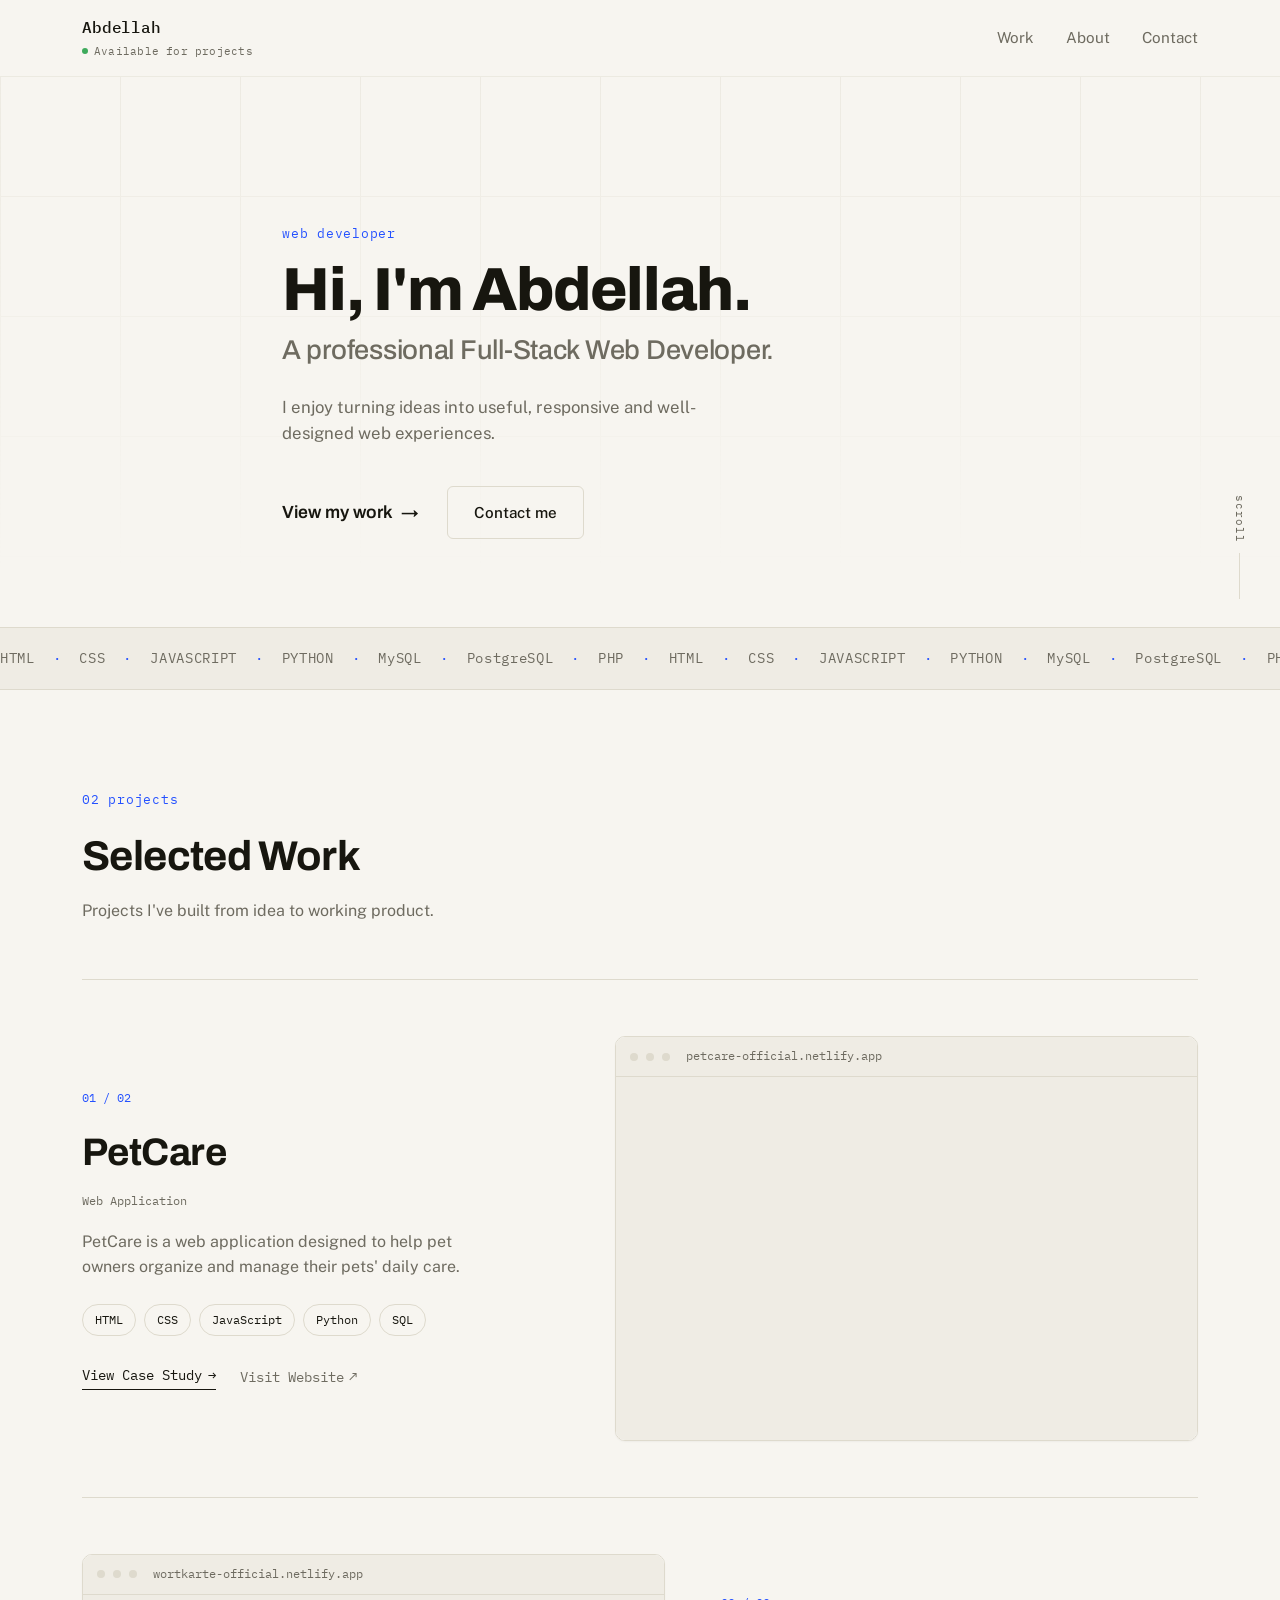
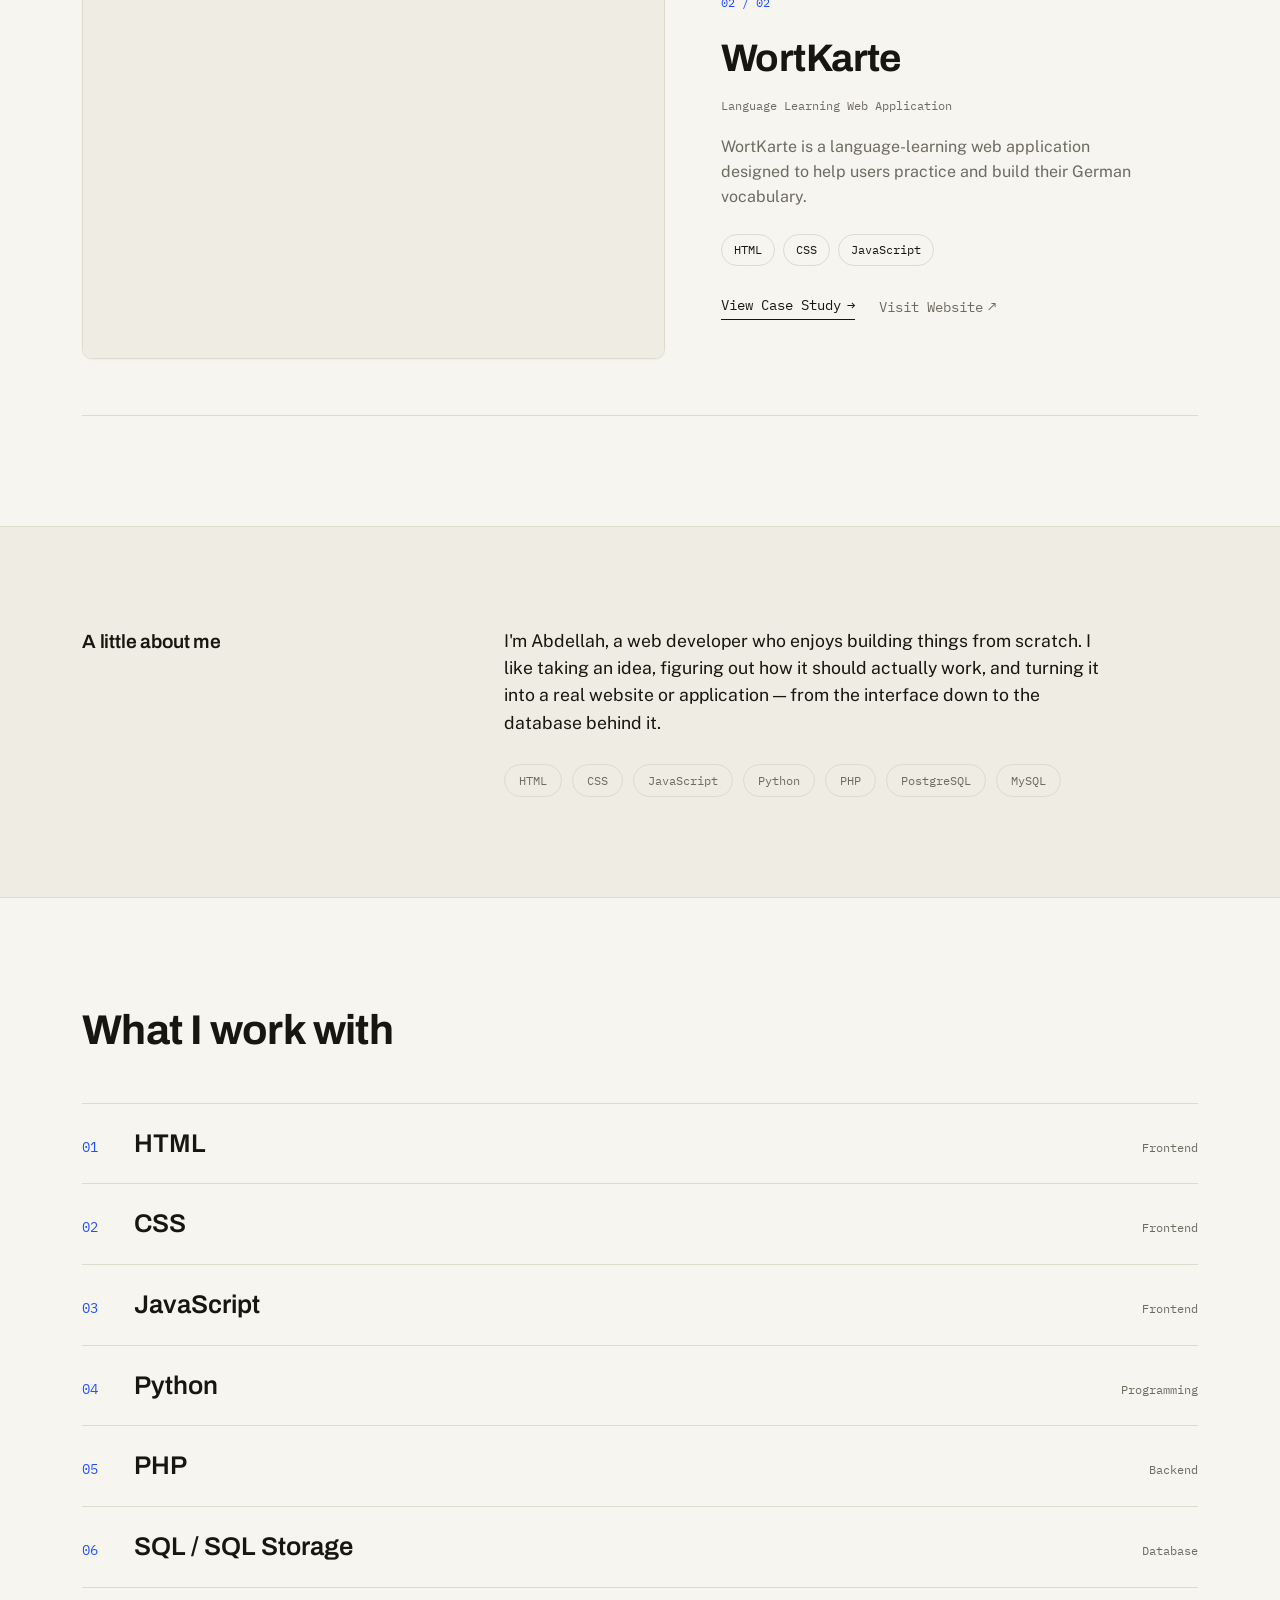
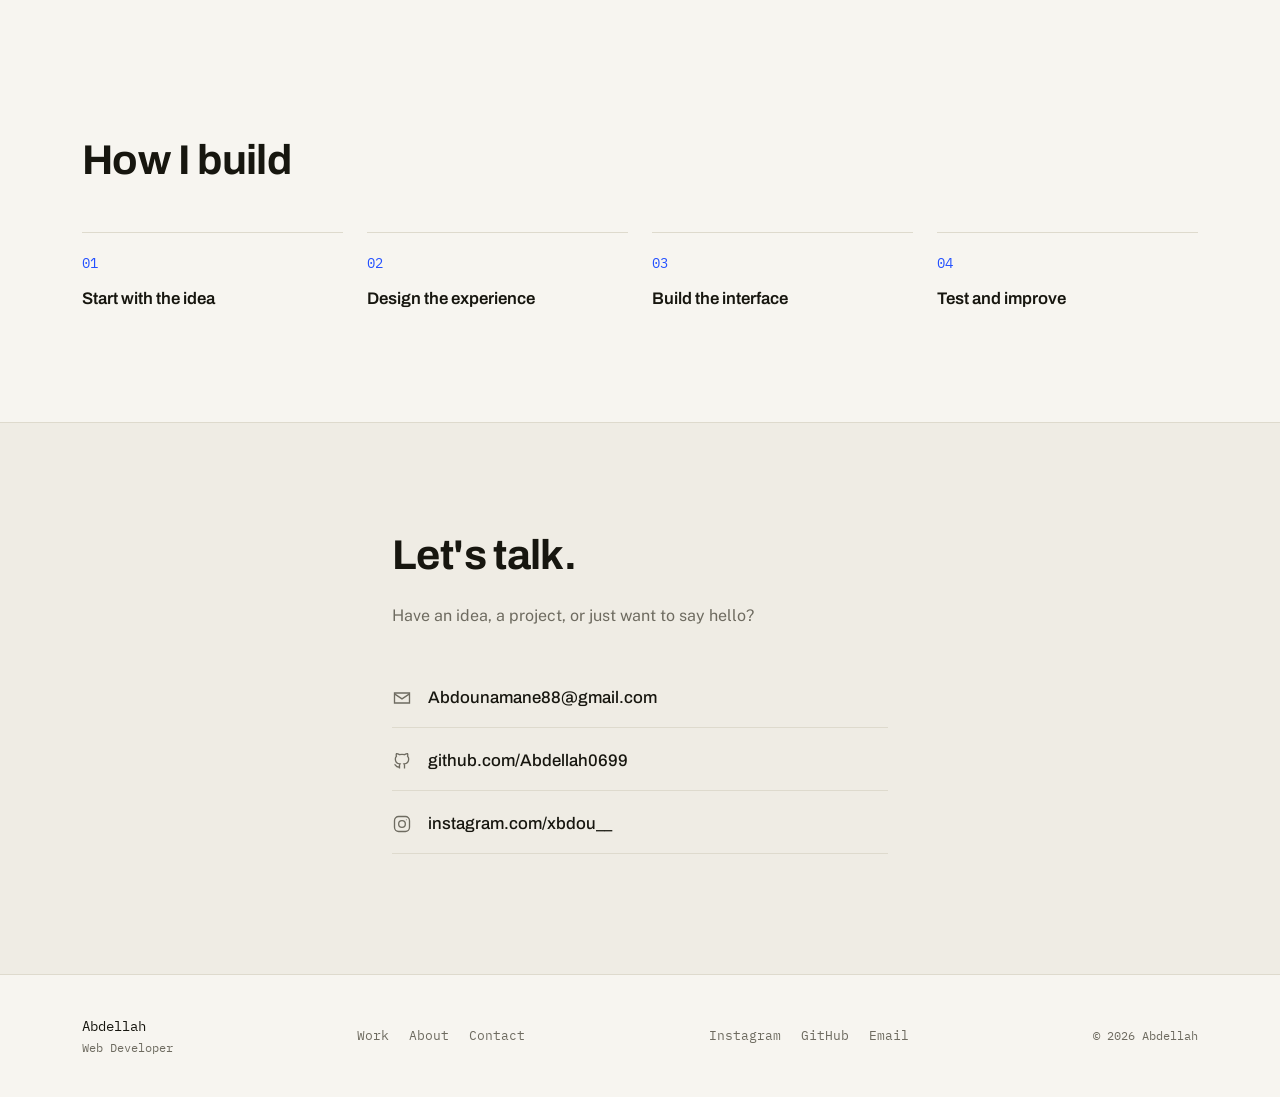
==== commit 5a869f43: "index.html" ====
--- a/index.html
+++ b/index.html
@@ -38,7 +38,7 @@
     <div class="wrap hero-inner">
       <p class="eyebrow reveal">web developer</p>
       <h1 class="hero-title reveal">Hi, I'm Abdellah.</h1>
-      <h2 class="hero-subtitle reveal">I build websites and web applications.</h2>
+      <h2 class="hero-subtitle reveal">A professional Full-Stack Web Developer.</h2>
       <p class="hero-text reveal">I enjoy turning ideas into useful, responsive and well-designed web experiences.</p>
       <div class="hero-actions reveal">
         <a href="#work" class="link-arrow-lg">View my work <span class="arrow">→</span></a>
--- a/css/style.css
+++ b/css/style.css
@@ -42,16 +42,26 @@
 a { color: inherit; text-decoration: none; }
 ul, ol { list-style: none; margin: 0; padding: 0; }
 h1, h2, h3, p { margin: 0; }
-button { font: inherit; background: none; border: none; cursor: pointer; }
+button { 
+  font: inherit; 
+  background: none;
+  border: none; 
+  cursor: pointer; 
+}
 
 .skip-link {
   position: absolute; left: -999px; top: 0;
-  background: var(--color-ink); color: var(--color-bg);
-  padding: 10px 16px; z-index: 200;
+  background: var(--color-ink); 
+  color: var(--color-bg);
+  padding: 10px 16px; 
+  z-index: 200;
 }
 .skip-link:focus { left: 16px; top: 16px; }
 
-:focus-visible { outline: 2px solid var(--color-accent); outline-offset: 3px; }
+:focus-visible { 
+  outline: 2px solid var(--color-accent); 
+  outline-offset: 3px; 
+}
 
 @media (prefers-reduced-motion: reduce) {
   html { scroll-behavior: auto; }
@@ -75,48 +85,82 @@
   font-size: clamp(1.8rem, 3.4vw, 2.6rem);
   letter-spacing: -0.015em;
 }
-.section-sub { color: var(--color-muted); margin-top: 10px; max-width: 44ch; }
+.section-sub { 
+  color: var(--color-muted); 
+  margin-top: 10px; 
+  max-width: 44ch; }
 .section-head { margin-bottom: 56px; }
 
 /* Reveal on scroll */
-.reveal { opacity: 0; transform: translateY(20px); transition: opacity 0.7s var(--ease), transform 0.7s var(--ease); }
+.reveal { 
+  opacity: 0; 
+  transform: translateY(20px); 
+  transition: opacity 0.7s var(--ease), transform 0.7s var(--ease); 
+}
 .reveal.is-visible { opacity: 1; transform: translateY(0); }
 
 /* =========================================================
    Buttons / links
    ========================================================= */
 .btn {
-  display: inline-flex; align-items: center; justify-content: center;
-  padding: 14px 26px; border-radius: var(--radius-s);
-  font-weight: 500; font-size: 0.95rem;
+  display: inline-flex; 
+  align-items: center; 
+  justify-content: center;
+  padding: 14px 26px; 
+  border-radius: var(--radius-s);
+  font-weight: 500; 
+  font-size: 0.95rem;
   transition: background 0.2s var(--ease), color 0.2s var(--ease), border-color 0.2s var(--ease), transform 0.2s var(--ease);
 }
-.btn-primary { background: var(--color-ink); color: var(--color-bg); }
-.btn-primary:hover { background: var(--color-accent); transform: translateY(-1px); }
-.btn-ghost { border: 1px solid var(--color-border); color: var(--color-ink); }
-.btn-ghost:hover { border-color: var(--color-ink); transform: translateY(-1px); }
+.btn-primary { 
+  background: var(--color-ink); 
+  color: var(--color-bg);
+ }
+.btn-primary:hover { 
+  background: var(--color-accent); 
+  transform: translateY(-1px); 
+}
+.btn-ghost { 
+  border: 1px solid var(--color-border); 
+  color: var(--color-ink); 
+}
+.btn-ghost:hover { 
+  border-color: var(--color-ink); 
+  transform: translateY(-1px); 
+}
 
 .arrow { display: inline-block; transition: transform 0.25s var(--ease); }
 
 .link-arrow {
-  font-family: var(--font-mono); font-size: 0.9rem; color: var(--color-ink);
-  display: inline-flex; align-items: center; gap: 6px;
-  border-bottom: 1px solid var(--color-ink); padding-bottom: 2px;
+  font-family: var(--font-mono); 
+  font-size: 0.9rem; 
+  color: var(--color-ink);
+  display: inline-flex; 
+  align-items: center; gap: 6px;
+  border-bottom: 1px solid var(--color-ink); 
+  padding-bottom: 2px;
   transition: color 0.2s var(--ease), border-color 0.2s var(--ease);
 }
 .link-arrow:hover { color: var(--color-accent); border-color: var(--color-accent); }
 .link-arrow:hover .arrow { transform: translateX(4px); }
 
 .link-arrow-lg {
-  font-family: var(--font-display); font-weight: 600; font-size: 1.1rem;
-  display: inline-flex; align-items: center; gap: 8px; color: var(--color-ink);
+  font-family: var(--font-display); 
+  font-weight: 600; 
+  font-size: 1.1rem;
+  display: inline-flex; 
+  align-items: center; gap: 8px;
+   color: var(--color-ink);
   transition: gap 0.25s var(--ease), color 0.2s var(--ease);
 }
 .link-arrow-lg:hover { gap: 14px; color: var(--color-accent); }
 
 .link-external {
-  font-family: var(--font-mono); font-size: 0.9rem; color: var(--color-muted);
-  display: inline-flex; align-items: center; gap: 5px;
+  font-family: var(--font-mono); 
+  font-size: 0.9rem; 
+  color: var(--color-muted);
+  display: inline-flex; 
+  align-items: center; gap: 5px;
   transition: color 0.2s var(--ease);
 }
 .link-external:hover { color: var(--color-ink); }
@@ -126,46 +170,97 @@
    Navigation
    ========================================================= */
 .nav {
-  position: sticky; top: 0; z-index: 100; height: var(--nav-height);
-  display: flex; align-items: center; background: transparent;
+  position: sticky; top: 0; z-index: 100; 
+  height: var(--nav-height);
+  display: flex; 
+  align-items: center; 
+  background: transparent;
   border-bottom: 1px solid transparent;
   transition: background 0.3s var(--ease), border-color 0.3s var(--ease);
 }
 .nav.is-scrolled {
   background: rgba(247, 245, 240, 0.86);
-  backdrop-filter: blur(10px); -webkit-backdrop-filter: blur(10px);
+  backdrop-filter: blur(10px); 
+  -webkit-backdrop-filter: blur(10px);
   border-bottom-color: var(--color-border);
 }
 .nav-inner {
-  width: 100%; max-width: var(--max-width); margin: 0 auto; padding: 0 32px;
-  display: flex; align-items: center; justify-content: space-between;
-}
-.nav-left { display: flex; flex-direction: column; gap: 3px; }
-.nav-logo { font-family: var(--font-mono); font-weight: 500; font-size: 1rem; letter-spacing: -0.01em; }
+  width: 100%; 
+  max-width: var(--max-width); 
+  margin: 0 auto; padding: 0 32px;
+  display: flex; 
+  align-items: center; 
+  justify-content: space-between;
+}
+.nav-left { 
+  display: flex; 
+  flex-direction: column; gap: 3px; 
+}
+.nav-logo { 
+  font-family: var(--font-mono); 
+  font-weight: 500; 
+  font-size: 1rem; 
+  letter-spacing: -0.01em; 
+}
 .nav-status {
-  font-family: var(--font-mono); font-size: 0.68rem; color: var(--color-muted);
-  display: flex; align-items: center; gap: 6px; letter-spacing: 0.02em;
+  font-family: var(--font-mono); 
+  font-size: 0.68rem; 
+  color: var(--color-muted);
+  display: flex; 
+  align-items: center; gap: 6px; 
+  letter-spacing: 0.02em;
 }
 .status-dot {
-  width: 6px; height: 6px; border-radius: 50%; background: #3EAA5C;
+  width: 6px; height: 6px; 
+  border-radius: 50%; 
+  background: #3EAA5C;
   animation: pulse-dot 2.4s ease-in-out infinite;
 }
 @keyframes pulse-dot { 0%, 100% { opacity: 1; } 50% { opacity: 0.35; } }
 
-.nav-menu { display: flex; gap: 32px; }
-.nav-menu a { font-size: 0.95rem; color: var(--color-muted); transition: color 0.2s var(--ease); }
-.nav-menu a:hover { color: var(--color-ink); }
-
-.nav-toggle { display: none; flex-direction: column; justify-content: center; gap: 5px; width: 32px; height: 32px; }
-.nav-toggle span { display: block; height: 2px; background: var(--color-ink); border-radius: 2px; transition: transform 0.25s var(--ease), opacity 0.25s var(--ease); }
-.nav-toggle.is-open span:nth-child(1) { transform: translateY(7px) rotate(45deg); }
-.nav-toggle.is-open span:nth-child(2) { opacity: 0; }
-.nav-toggle.is-open span:nth-child(3) { transform: translateY(-7px) rotate(-45deg); }
+.nav-menu { 
+  display: flex; gap: 32px; 
+}
+.nav-menu a { 
+  font-size: 0.95rem; 
+  color: var(--color-muted);
+   transition: color 0.2s var(--ease); 
+  }
+.nav-menu a:hover { 
+  color: var(--color-ink); 
+}
+
+.nav-toggle { 
+  display: none; 
+  flex-direction: column; 
+  justify-content: center; gap: 5px;
+   width: 32px; height: 32px; 
+  }
+.nav-toggle span { 
+  display: block; 
+  height: 2px; 
+  background: var(--color-ink); 
+  border-radius: 2px; 
+  transition: transform 0.25s var(--ease), opacity 0.25s var(--ease); 
+}
+.nav-toggle.is-open span:nth-child(1) { 
+  transform: translateY(7px) rotate(45deg); 
+}
+.nav-toggle.is-open span:nth-child(2) { 
+  opacity: 0; 
+}
+.nav-toggle.is-open span:nth-child(3) { 
+  transform: translateY(-7px) rotate(-45deg); 
+}
 
 /* =========================================================
    Hero 
    ========================================================= */
-.hero { position: relative; padding: clamp(72px, 13vw, 148px) 0 88px; overflow: hidden; }
+.hero { 
+  position: relative; 
+  padding: clamp(72px, 13vw, 148px) 0 88px; 
+  overflow: hidden; 
+}
 .hero-grid {
   position: absolute; inset: 0; pointer-events: none;
   background-image:
@@ -176,92 +271,203 @@
 }
 .hero-inner { position: relative; max-width: 780px; }
 .hero-title {
-  font-family: var(--font-display); font-weight: 800;
+  font-family: var(--font-display); 
+  font-weight: 800;
   font-size: clamp(2.2rem, 5.6vw, 3.8rem);
-  line-height: 1.08; letter-spacing: -0.02em; margin-bottom: 6px;
+  line-height: 1.08; 
+  letter-spacing: -0.02em; 
+  margin-bottom: 6px;
 }
 .hero-subtitle {
-  font-family: var(--font-display); font-weight: 500;
+  font-family: var(--font-display); 
+  font-weight: 500;
   font-size: clamp(1.3rem, 2.8vw, 1.7rem);
-  color: var(--color-muted); letter-spacing: -0.01em; margin-bottom: 22px;
-}
-.hero-text { font-size: 1.05rem; color: var(--color-muted); max-width: 46ch; margin-bottom: 40px; }
-.hero-actions { display: flex; align-items: center; gap: 28px; flex-wrap: wrap; }
+  color: var(--color-muted); 
+  letter-spacing: -0.01em; 
+  margin-bottom: 22px;
+}
+.hero-text { 
+  font-size: 1.05rem; 
+  color: var(--color-muted); 
+  max-width: 46ch; 
+  margin-bottom: 40px; }
+.hero-actions { 
+  display: flex; 
+  align-items: center; gap: 28px; 
+  flex-wrap: wrap; }
 
 .hero-scroll {
-  position: absolute; right: 32px; bottom: 28px;
-  display: flex; flex-direction: column; align-items: center; gap: 10px;
+  position: absolute; 
+  right: 32px; bottom: 28px;
+  display: flex; 
+  flex-direction: column; 
+  align-items: center; gap: 10px;
 }
 .hero-scroll span:first-child {
-  font-family: var(--font-mono); font-size: 0.68rem; color: var(--color-muted);
-  letter-spacing: 0.1em; writing-mode: vertical-rl;
+  font-family: var(--font-mono); 
+  font-size: 0.68rem; 
+  color: var(--color-muted);
+  letter-spacing: 0.1em; 
+  writing-mode: vertical-rl;
 }
 .scroll-line {
-  width: 1px; height: 46px; background: var(--color-border); position: relative; overflow: hidden;
+  width: 1px; height: 46px; 
+  background: var(--color-border); 
+  position: relative; 
+  overflow: hidden;
 }
 .scroll-line::after {
-  content: ''; position: absolute; top: -100%; left: 0; width: 100%; height: 100%;
-  background: var(--color-accent); animation: scroll-drip 2.2s ease-in-out infinite;
-}
-@keyframes scroll-drip { 0% { top: -100%; } 60% { top: 100%; } 100% { top: 100%; } }
+  content: ''; 
+  position: absolute; 
+  top: -100%; left: 0; 
+  width: 100%; height: 100%;
+  background: var(--color-accent); 
+  animation: scroll-drip 2.2s ease-in-out infinite;
+}
+@keyframes scroll-drip { 
+  0% { top: -100%; } 60% { top: 100%; } 100% { top: 100%; } 
+}
 
 /* =========================================================
    Marquee
    ========================================================= */
 .marquee {
-  border-top: 1px solid var(--color-border); border-bottom: 1px solid var(--color-border);
-  overflow: hidden; padding: 20px 0; background: var(--color-bg-soft);
+  border-top: 1px solid var(--color-border); 
+  border-bottom: 1px solid var(--color-border);
+  overflow: hidden; 
+  padding: 20px 0; 
+  background: var(--color-bg-soft);
 }
 .marquee-track {
-  display: flex; gap: 18px; white-space: nowrap; width: max-content;
+  display: flex; gap: 18px; 
+  white-space: nowrap; width: max-content;
   animation: marquee-scroll 32s linear infinite;
-  font-family: var(--font-mono); font-size: 0.85rem; letter-spacing: 0.05em; color: var(--color-muted);
-}
-.marquee-track .dot-sep { color: var(--color-accent); }
-@keyframes marquee-scroll { from { transform: translateX(0); } to { transform: translateX(-50%); } }
+  font-family: var(--font-mono); 
+  font-size: 0.85rem; 
+  letter-spacing: 0.05em; 
+  color: var(--color-muted);
+}
+.marquee-track .dot-sep { 
+  color: var(--color-accent); 
+}
+@keyframes marquee-scroll { 
+  from { transform: translateX(0); } to { transform: translateX(-50%); } 
+}
 
 /* =========================================================
    Work / projects
    ========================================================= */
-.work { padding: 100px 0 110px; }
+.work { 
+  padding: 100px 0 110px; 
+}
 
 .project {
-  display: grid; grid-template-columns: 0.9fr 1.1fr; gap: 56px; align-items: center;
-  padding: 56px 0; border-top: 1px solid var(--color-border);
-}
-.project:last-child { border-bottom: 1px solid var(--color-border); }
-.project--reverse { grid-template-columns: 1.1fr 0.9fr; }
-
-.project-index { font-family: var(--font-mono); font-size: 0.78rem; color: var(--color-accent); display: block; margin-bottom: 16px; }
+  display: grid; 
+  grid-template-columns: 0.9fr 1.1fr; 
+  gap: 56px; 
+  align-items: center;
+  padding: 56px 0; 
+  border-top: 1px solid var(--color-border);
+}
+.project:last-child { 
+  border-bottom: 1px solid var(--color-border); 
+}
+.project--reverse { 
+  grid-template-columns: 1.1fr 0.9fr; 
+}
+
+.project-index { 
+  font-family: var(--font-mono); 
+  font-size: 0.78rem; 
+  color: var(--color-accent); 
+  display: block; 
+  margin-bottom: 16px; 
+}
 .project-title {
-  font-family: var(--font-display); font-weight: 700;
-  font-size: clamp(1.8rem, 3vw, 2.4rem); letter-spacing: -0.015em;
+  font-family: var(--font-display); 
+  font-weight: 700;
+  font-size: clamp(1.8rem, 3vw, 2.4rem); 
+  letter-spacing: -0.015em;
   transition: transform 0.3s var(--ease);
 }
-.project-kind { display: block; font-family: var(--font-mono); font-size: 0.78rem; color: var(--color-muted); margin: 8px 0 20px; }
-.project-desc { color: var(--color-muted); margin-bottom: 24px; max-width: 42ch; }
-.tech-list { display: flex; flex-wrap: wrap; gap: 8px; margin-bottom: 28px; }
+.project-kind { 
+  display: block; 
+  font-family: var(--font-mono); 
+  font-size: 0.78rem; 
+  color: var(--color-muted); 
+  margin: 8px 0 20px; }
+.project-desc { 
+  color: var(--color-muted); 
+  margin-bottom: 24px; 
+  max-width: 42ch; 
+}
+.tech-list { 
+  display: flex; 
+  flex-wrap: wrap; gap: 8px; 
+  margin-bottom: 28px; 
+}
 .tech-list li {
-  font-family: var(--font-mono); font-size: 0.75rem; color: var(--color-ink);
-  border: 1px solid var(--color-border); border-radius: 999px; padding: 6px 12px;
-}
-.project-links { display: flex; align-items: center; gap: 24px; flex-wrap: wrap; }
-
-.project-media { display: block; }
+  font-family: var(--font-mono); 
+  font-size: 0.75rem; 
+  color: var(--color-ink);
+  border: 1px solid var(--color-border); 
+  border-radius: 999px; 
+  padding: 6px 12px;
+}
+.project-links { 
+  display: flex; 
+  align-items: center; gap: 24px; 
+  flex-wrap: wrap; 
+}
+
+.project-media { 
+  display: block; 
+}
 .browser-frame {
-  border: 1px solid var(--color-border); border-radius: var(--radius-m); overflow: hidden;
-  background: var(--color-surface); box-shadow: 0 1px 2px rgba(23, 22, 15, 0.04);
+  border: 1px solid var(--color-border); 
+  border-radius: var(--radius-m); 
+  overflow: hidden;
+  background: var(--color-surface); 
+  box-shadow: 0 1px 2px rgba(23, 22, 15, 0.04);
   transition: box-shadow 0.3s var(--ease), transform 0.3s var(--ease);
 }
-.project:hover .browser-frame { box-shadow: 0 14px 32px rgba(23, 22, 15, 0.1); transform: translateY(-3px); }
-.project:hover .project-title { transform: translateX(6px); }
-
-.browser-bar { display: flex; align-items: center; gap: 8px; padding: 10px 14px; background: var(--color-bg-soft); border-bottom: 1px solid var(--color-border); }
-.browser-bar .dot { width: 8px; height: 8px; border-radius: 50%; background: var(--color-border); }
-.browser-url { font-family: var(--font-mono); font-size: 0.75rem; color: var(--color-muted); margin-left: 8px; overflow: hidden; text-overflow: ellipsis; white-space: nowrap; }
-.browser-viewport { position: relative; width: 100%; aspect-ratio: 16 / 10; overflow: hidden; background: var(--color-bg-soft); }
+.project:hover .browser-frame { 
+  box-shadow: 0 14px 32px rgba(23, 22, 15, 0.1); 
+  transform: translateY(-3px); 
+}
+.project:hover .project-title { 
+  transform: translateX(6px); 
+}
+
+.browser-bar { 
+  display: flex; 
+  align-items: center; gap: 8px; 
+  padding: 10px 14px; 
+  background: var(--color-bg-soft); 
+  border-bottom: 1px solid var(--color-border); 
+}
+.browser-bar .dot { 
+  width: 8px; height: 8px; 
+  border-radius: 50%; 
+  background: var(--color-border); 
+}
+.browser-url { 
+  font-family: var(--font-mono); 
+  font-size: 0.75rem; color: var(--color-muted); 
+  margin-left: 8px; overflow: hidden; 
+  text-overflow: ellipsis; 
+  white-space: nowrap; 
+}
+.browser-viewport { 
+  position: relative; 
+  width: 100%; 
+  aspect-ratio: 16 / 10; 
+  overflow: hidden; 
+  background: var(--color-bg-soft); 
+}
 .browser-viewport iframe {
-  position: absolute; top: 0; left: 0; width: 220%; height: 220%; border: 0;
+  position: absolute; 
+  top: 0; left: 0; width: 220%; height: 220%; border: 0;
   transform: scale(0.4545); transform-origin: 0 0; pointer-events: none;
   transition: transform 0.4s var(--ease);
 }
@@ -270,14 +476,36 @@
 /* =========================================================
    About
    ========================================================= */
-.about { padding: 100px 0; background: var(--color-bg-soft); border-top: 1px solid var(--color-border); border-bottom: 1px solid var(--color-border); }
-.about-grid { display: grid; grid-template-columns: 0.7fr 1.3fr; gap: 48px; }
-.about-label { font-family: var(--font-display); font-weight: 600; font-size: 1.2rem; letter-spacing: -0.01em; }
-.about-text { font-size: 1.1rem; color: var(--color-ink); max-width: 56ch; }
-.about-stack { display: flex; flex-wrap: wrap; gap: 10px; margin-top: 28px; }
+.about { 
+  padding: 100px 0; 
+  background: var(--color-bg-soft); 
+  border-top: 1px solid var(--color-border); 
+  border-bottom: 1px solid var(--color-border);
+ }
+.about-grid { 
+  display: grid; 
+  grid-template-columns: 0.7fr 1.3fr; gap: 48px; 
+}
+.about-label { 
+  font-family: var(--font-display); 
+  font-weight: 600; font-size: 1.2rem; 
+  letter-spacing: -0.01em; 
+}
+.about-text { 
+  font-size: 1.1rem; color: var(--color-ink); 
+  max-width: 56ch; 
+}
+.about-stack { 
+  display: flex; 
+  flex-wrap: wrap; gap: 10px; 
+  margin-top: 28px;
+}
 .about-stack span {
-  font-family: var(--font-mono); font-size: 0.78rem; color: var(--color-muted);
-  border: 1px solid var(--color-border); border-radius: 999px; padding: 6px 14px;
+  font-family: var(--font-mono); 
+  font-size: 0.78rem; color: var(--color-muted);
+  border: 1px solid var(--color-border); 
+  border-radius: 999px; 
+  padding: 6px 14px;
 }
 
 /* =========================================================
@@ -290,81 +518,265 @@
   border-top: 1px solid var(--color-border);
   transition: padding-left 0.25s var(--ease);
 }
-.skills-index li:last-child { border-bottom: 1px solid var(--color-border); }
-.skills-index li:hover { padding-left: 10px; }
-.skill-num { font-family: var(--font-mono); font-size: 0.85rem; color: var(--color-accent); width: 28px; }
-.skill-name { font-family: var(--font-display); font-weight: 600; font-size: clamp(1.2rem, 2.4vw, 1.6rem); flex: 1; }
-.skill-tag { font-family: var(--font-mono); font-size: 0.75rem; color: var(--color-muted); }
+.skills-index li:last-child { 
+  border-bottom: 1px solid var(--color-border); 
+}
+.skills-index li:hover { 
+  padding-left: 10px; 
+}
+.skill-num { 
+  font-family: var(--font-mono); 
+  font-size: 0.85rem; color: var(--color-accent); 
+  width: 28px; 
+}
+.skill-name { 
+  font-family: var(--font-display); 
+  font-weight: 600; font-size: clamp(1.2rem, 2.4vw, 1.6rem); flex: 1; 
+}
+.skill-tag { 
+  font-family: var(--font-mono); 
+  font-size: 0.75rem; 
+  color: var(--color-muted); 
+}
 
 /* =========================================================
    How I build
    ========================================================= */
-.how { padding: 40px 0 110px; }
-.how-list { margin-top: 40px; display: grid; grid-template-columns: repeat(4, 1fr); gap: 24px; }
-.how-list li { border-top: 1px solid var(--color-border); padding-top: 20px; }
-.how-num { display: block; font-family: var(--font-mono); font-size: 0.85rem; color: var(--color-accent); margin-bottom: 12px; }
-.how-text { font-family: var(--font-display); font-weight: 600; font-size: 1.05rem; }
+.how { 
+  padding: 40px 0 110px; 
+}
+.how-list { 
+  margin-top: 40px; 
+  display: grid; 
+  grid-template-columns: repeat(4, 1fr); gap: 24px; 
+}
+.how-list li { 
+  border-top: 1px solid var(--color-border); 
+  padding-top: 20px; 
+}
+.how-num { 
+  display: block; 
+  font-family: var(--font-mono); 
+  font-size: 0.85rem; 
+  color: var(--color-accent); 
+  margin-bottom: 12px; 
+}
+.how-text { 
+  font-family: var(--font-display); 
+  font-weight: 600; font-size: 1.05rem; 
+}
 
 /* =========================================================
    Contact
    ========================================================= */
-.contact { padding: 100px 0 120px; background: var(--color-bg-soft); border-top: 1px solid var(--color-border); }
-.contact-inner { max-width: 560px; }
-.contact-text { color: var(--color-muted); margin-top: 16px; margin-bottom: 40px; max-width: 44ch; }
-.contact-list { display: flex; flex-direction: column; gap: 4px; }
+.contact { 
+  padding: 100px 0 120px; 
+  background: var(--color-bg-soft); 
+  border-top: 1px solid var(--color-border); 
+}
+.contact-inner { 
+  max-width: 560px; 
+}
+.contact-text { 
+  color: var(--color-muted); 
+  margin-top: 16px; 
+  margin-bottom: 40px; 
+  max-width: 44ch; 
+}
+.contact-list { 
+  display: flex; 
+  flex-direction: column; 
+  gap: 4px; 
+}
 .contact-list li {
-  display: flex; align-items: center; gap: 16px; padding: 16px 0;
+  display: flex; 
+  align-items: center; 
+  gap: 16px; padding: 16px 0;
   border-bottom: 1px solid var(--color-border);
 }
-.contact-icon { width: 20px; height: 20px; color: var(--color-muted); flex-shrink: 0; }
+.contact-icon { 
+  width: 20px; height: 20px; color: var(--color-muted); 
+  flex-shrink: 0; 
+}
 .contact-list a {
-  font-family: var(--font-display); font-weight: 500; font-size: 1.05rem;
+  font-family: var(--font-display); 
+  font-weight: 500; font-size: 1.05rem;
   transition: color 0.2s var(--ease);
 }
-.contact-list a:hover { color: var(--color-accent); }
-.contact-list li:hover .contact-icon { color: var(--color-accent); }
+.contact-list a:hover { 
+  color: var(--color-accent); 
+}
+.contact-list li:hover .contact-icon { 
+  color: var(--color-accent); 
+}
 
 /* =========================================================
    Footer
    ========================================================= */
-.footer { padding: 40px 0; border-top: 1px solid var(--color-border); }
-.footer-inner { display: flex; align-items: center; justify-content: space-between; flex-wrap: wrap; gap: 20px; }
-.footer-brand { display: flex; flex-direction: column; gap: 2px; }
-.footer-name { font-family: var(--font-mono); font-size: 0.9rem; }
-.footer-role { font-family: var(--font-mono); font-size: 0.72rem; color: var(--color-muted); }
-.footer-links, .footer-social { display: flex; gap: 20px; flex-wrap: wrap; }
-.footer-links a, .footer-social a { font-family: var(--font-mono); font-size: 0.8rem; color: var(--color-muted); transition: color 0.2s var(--ease); }
-.footer-links a:hover, .footer-social a:hover { color: var(--color-ink); }
-.footer-copy { font-family: var(--font-mono); font-size: 0.78rem; color: var(--color-muted); }
+.footer { 
+  padding: 40px 0; 
+  border-top: 1px solid var(--color-border); 
+}
+.footer-inner { 
+  display: flex; 
+  align-items: center; 
+  justify-content: space-between; 
+  flex-wrap: wrap; gap: 20px; 
+}
+.footer-brand { 
+  display: flex; 
+  flex-direction: column; 
+  gap: 2px; 
+}
+.footer-name { 
+  font-family: var(--font-mono); 
+  font-size: 0.9rem; 
+}
+.footer-role { 
+  font-family: var(--font-mono); 
+  font-size: 0.72rem; 
+  color: var(--color-muted); 
+}
+.footer-links, .footer-social { 
+  display: flex; 
+  gap: 20px; 
+  flex-wrap: wrap; 
+}
+.footer-links a, .footer-social a { 
+  font-family: var(--font-mono); 
+  font-size: 0.8rem; 
+  color: var(--color-muted); 
+  transition: color 0.2s var(--ease); 
+}
+.footer-links a:hover, .footer-social a:hover { 
+  color: var(--color-ink); 
+}
+.footer-copy { 
+  font-family: var(--font-mono); 
+  font-size: 0.78rem; 
+  color: var(--color-muted); 
+}
 
 /* =========================================================
    Project detail pages
    ========================================================= */
-.project-hero { padding: clamp(64px, 10vw, 120px) 0 56px; }
-.project-hero-back { font-family: var(--font-mono); font-size: 0.82rem; color: var(--color-muted); display: inline-block; margin-bottom: 28px; transition: color 0.2s var(--ease); }
-.project-hero-back:hover { color: var(--color-ink); }
-.project-hero-index { display: block; font-family: var(--font-mono); font-size: 0.85rem; color: var(--color-accent); margin-bottom: 18px; }
-.project-hero-title { font-family: var(--font-display); font-weight: 800; font-size: clamp(2.4rem, 6vw, 4rem); letter-spacing: -0.02em; margin-bottom: 12px; }
-.project-hero-desc { font-size: 1.1rem; color: var(--color-muted); max-width: 52ch; margin-bottom: 44px; }
-.project-hero-media .browser-frame { box-shadow: 0 8px 28px rgba(23, 22, 15, 0.08); }
-.project-hero-media .browser-viewport { aspect-ratio: 16/9.4; }
-
-.case-body { padding: 20px 0 120px; }
-.case-section { padding: 48px 0; border-top: 1px solid var(--color-border); display: grid; grid-template-columns: 220px 1fr; gap: 48px; }
-.case-section-label { font-family: var(--font-mono); font-size: 0.8rem; color: var(--color-accent); }
-.case-section-body p { color: var(--color-muted); max-width: 60ch; }
-.case-section-body p + p { margin-top: 14px; }
-.case-section-body ul { margin-top: 14px; display: flex; flex-direction: column; gap: 8px; }
-.case-section-body ul li { color: var(--color-muted); padding-left: 18px; position: relative; max-width: 58ch; }
-.case-section-body ul li::before { content: ''; position: absolute; left: 0; top: 10px; width: 6px; height: 6px; background: var(--color-accent); border-radius: 50%; }
-.case-tech-list { display: flex; flex-wrap: wrap; gap: 8px; margin-top: 14px; }
-.case-tech-list li { font-family: var(--font-mono); font-size: 0.78rem; color: var(--color-ink); border: 1px solid var(--color-border); border-radius: 999px; padding: 6px 12px; }
-.case-links { display: flex; gap: 24px; flex-wrap: wrap; align-items: center; }
-
-.case-next { display: block; padding: 56px 0 100px; border-top: 1px solid var(--color-border); text-align: center; }
-.case-next-label { font-family: var(--font-mono); font-size: 0.8rem; color: var(--color-muted); margin-bottom: 10px; }
-.case-next-title { font-family: var(--font-display); font-weight: 700; font-size: clamp(1.6rem, 3vw, 2.2rem); transition: color 0.2s var(--ease); }
-.case-next:hover .case-next-title { color: var(--color-accent); }
+.project-hero { 
+  padding: clamp(64px, 10vw, 120px) 0 56px; 
+}
+.project-hero-back { 
+  font-family: var(--font-mono); 
+  font-size: 0.82rem; 
+  color: var(--color-muted); 
+  display: inline-block; 
+  margin-bottom: 28px; 
+  transition: color 0.2s var(--ease); 
+}
+.project-hero-back:hover { 
+  color: var(--color-ink); 
+}
+.project-hero-index { 
+  display: block; 
+  font-family: var(--font-mono); 
+  font-size: 0.85rem; 
+  color: var(--color-accent); 
+  margin-bottom: 18px; 
+}
+.project-hero-title { 
+  font-family: var(--font-display); 
+  font-weight: 800; 
+  font-size: clamp(2.4rem, 6vw, 4rem); 
+  letter-spacing: -0.02em; 
+  margin-bottom: 12px; 
+}
+.project-hero-desc { 
+  font-size: 1.1rem; 
+  color: var(--color-muted); 
+  max-width: 52ch; 
+  margin-bottom: 44px; 
+}
+.project-hero-media .browser-frame { 
+  box-shadow: 0 8px 28px rgba(23, 22, 15, 0.08); 
+}
+.project-hero-media .browser-viewport { 
+  aspect-ratio: 16/9.4; 
+}
+
+.case-body { 
+  padding: 20px 0 120px; 
+}
+.case-section { 
+  padding: 48px 0; 
+  border-top: 1px solid var(--color-border); 
+  display: grid; 
+  grid-template-columns: 220px 1fr; gap: 48px; 
+}
+.case-section-label { 
+  font-family: var(--font-mono); 
+  font-size: 0.8rem; 
+  color: var(--color-accent); 
+}
+.case-section-body p { 
+  color: var(--color-muted);
+   max-width: 60ch; 
+  }
+.case-section-body p + p { 
+  margin-top: 14px; 
+}
+.case-section-body ul {
+   margin-top: 14px; 
+   display: flex; 
+   flex-direction: column; gap: 8px; 
+  }
+.case-section-body ul li { 
+  color: var(--color-muted); 
+  padding-left: 18px; 
+  position: relative; 
+  max-width: 58ch; 
+}
+.case-section-body ul li::before { 
+  content: ''; 
+  position: absolute; left: 0; top: 10px; 
+  width: 6px; height: 6px; 
+  background: var(--color-accent); 
+  border-radius: 50%; 
+}
+.case-tech-list { 
+  display: flex; 
+  flex-wrap: wrap; 
+  gap: 8px; margin-top: 14px; 
+}
+.case-tech-list li { 
+  font-family: var(--font-mono); font-size: 0.78rem; 
+  color: var(--color-ink); 
+  border: 1px solid var(--color-border); border-radius: 999px; 
+  padding: 6px 12px; 
+}
+.case-links { 
+  display: flex; gap: 24px; 
+  flex-wrap: wrap; 
+  align-items: center; 
+}
+
+.case-next { 
+  display: block; 
+  padding: 56px 0 100px; 
+  border-top: 1px solid var(--color-border); 
+  text-align: center; 
+}
+.case-next-label { 
+  font-family: var(--font-mono); 
+  font-size: 0.8rem; 
+  color: var(--color-muted); 
+  margin-bottom: 10px; 
+}
+.case-next-title { 
+  font-family: var(--font-display); 
+  font-weight: 700; font-size: clamp(1.6rem, 3vw, 2.2rem); 
+  transition: color 0.2s var(--ease); 
+}
+.case-next:hover .case-next-title { 
+  color: var(--color-accent); 
+}
 
 /* =========================================================
    Responsive
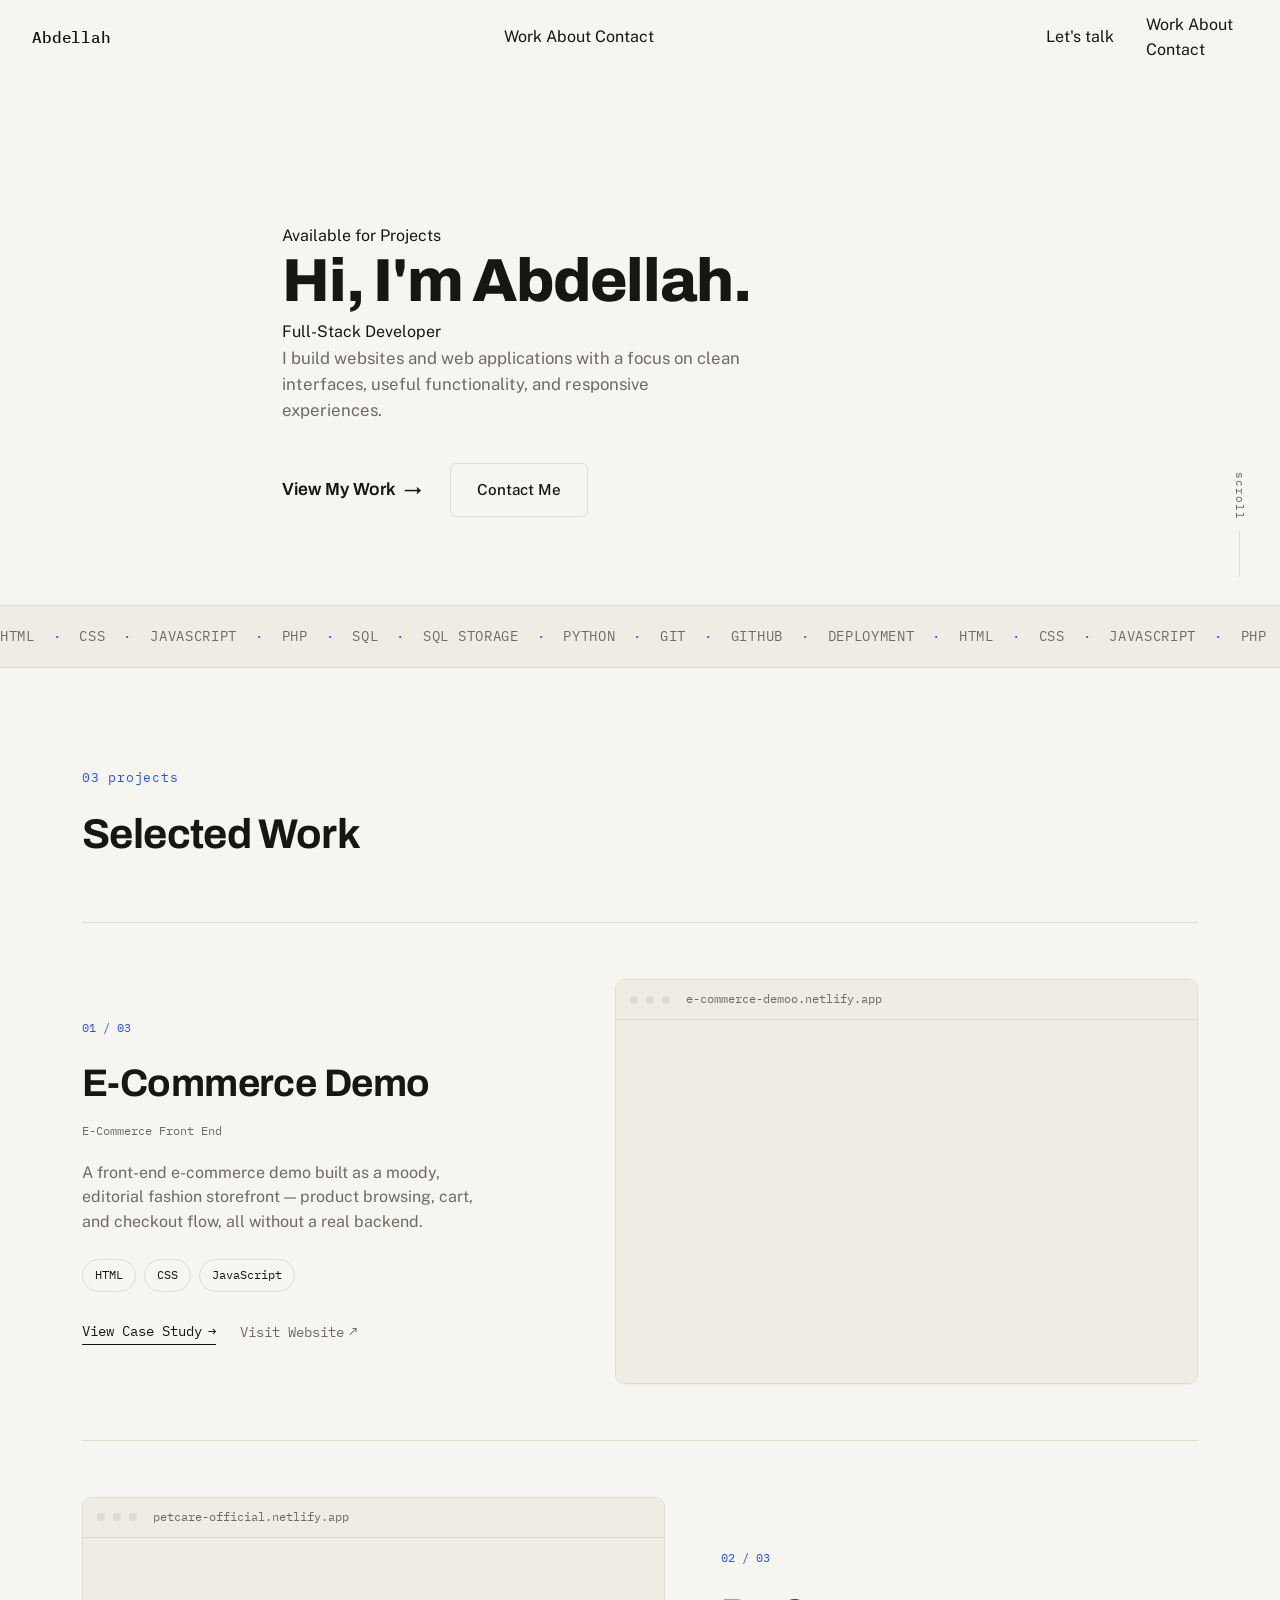
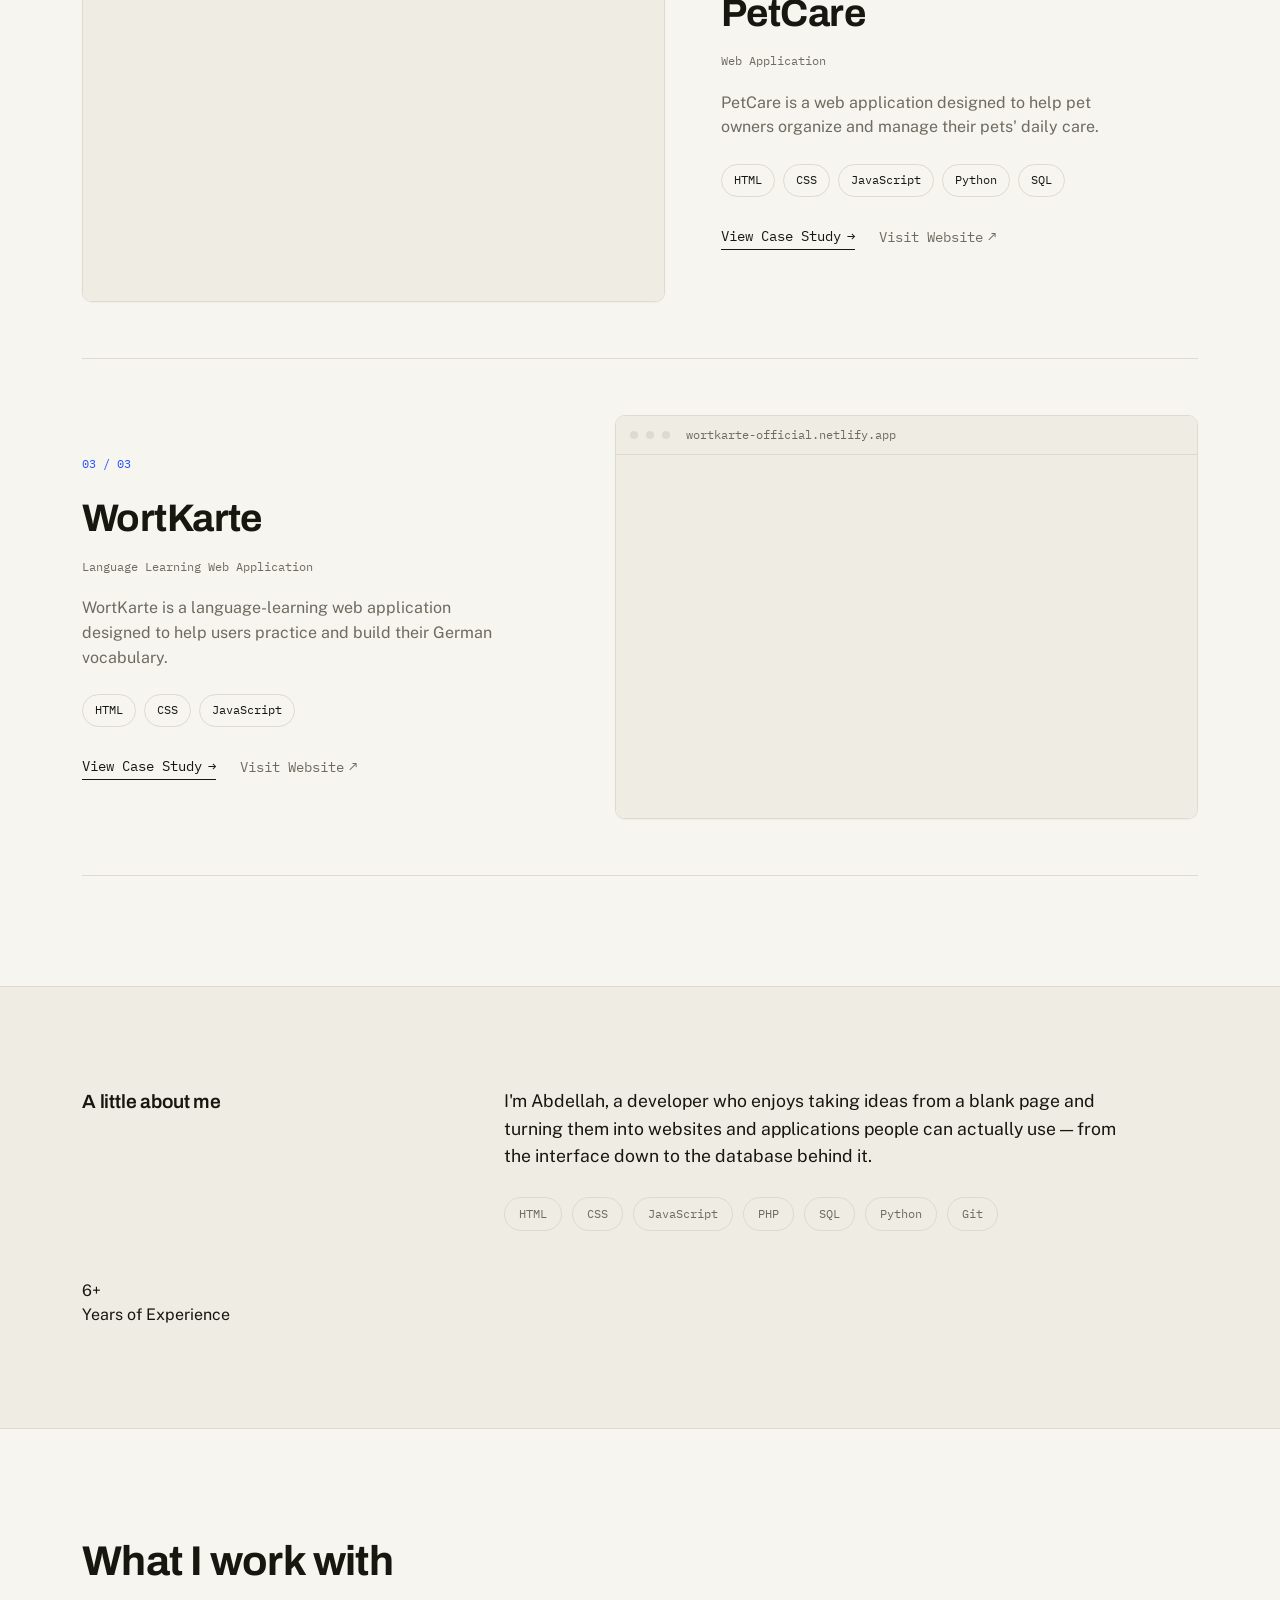
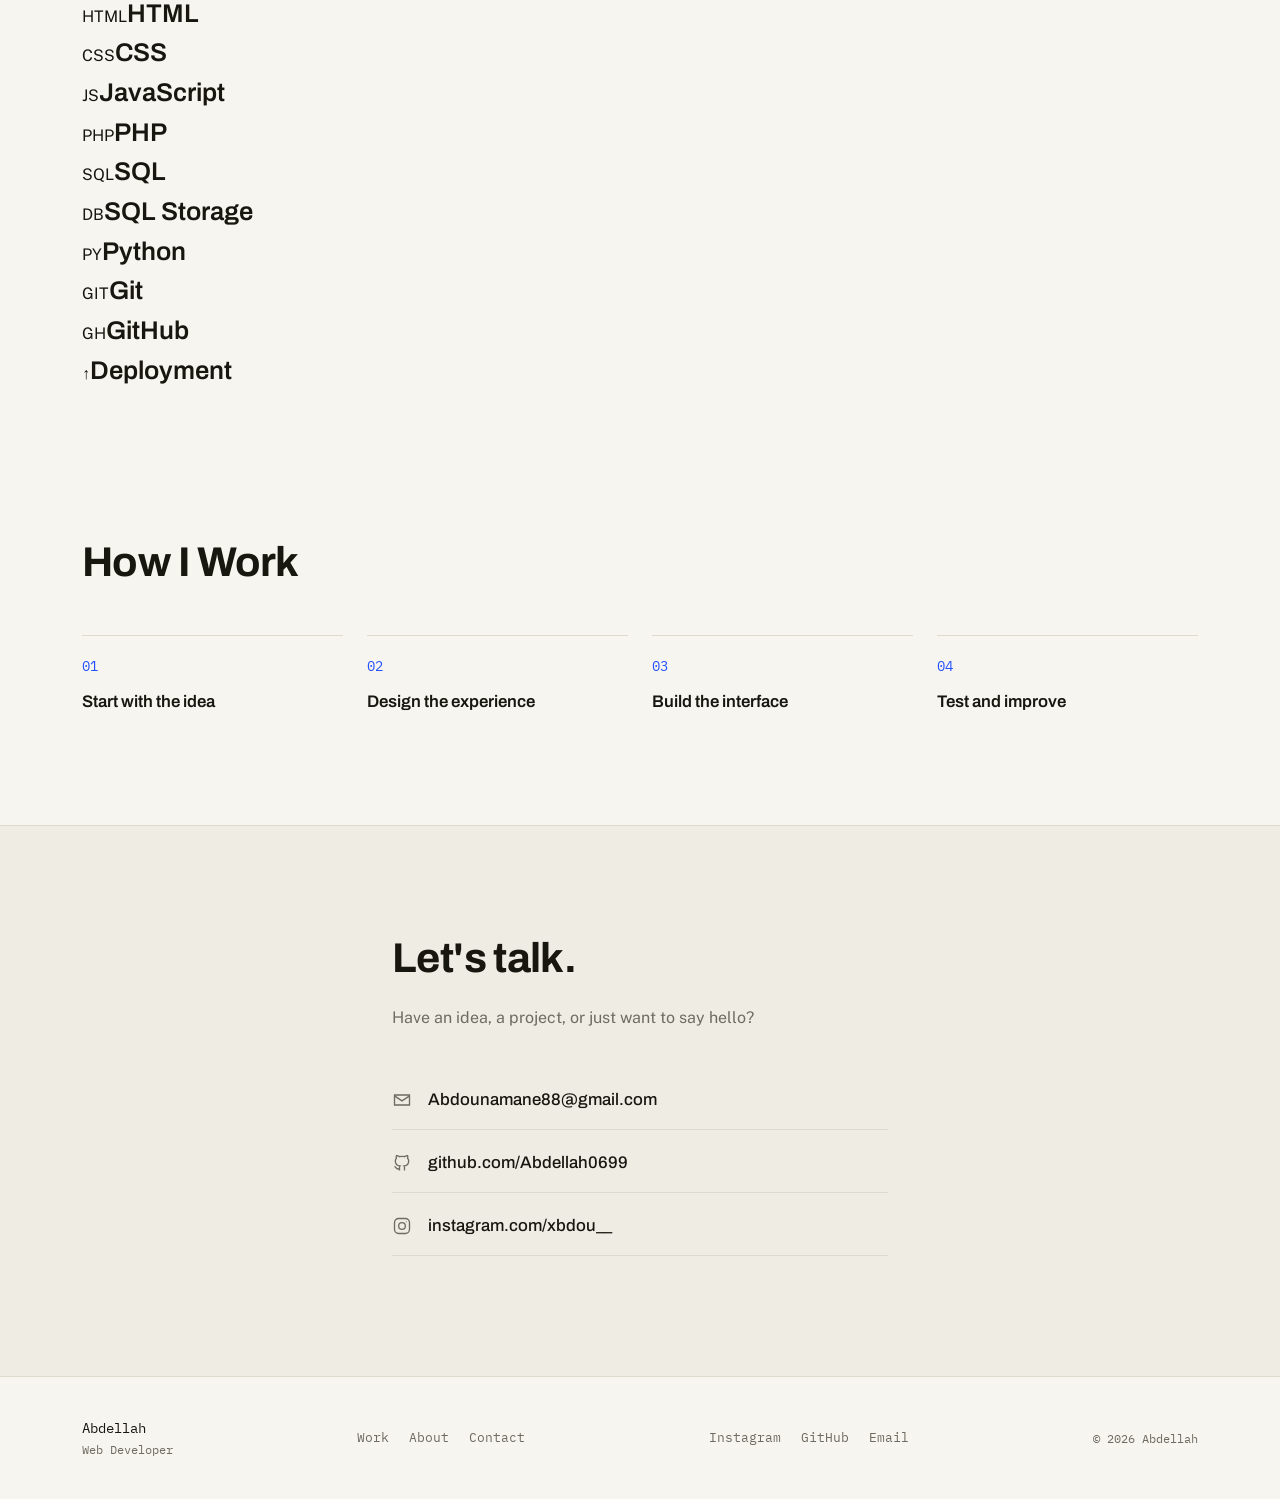
==== commit 5c7e32d8: "Add files via upload" ====
--- a/index.html
+++ b/index.html
@@ -3,8 +3,8 @@
 <head>
 <meta charset="UTF-8">
 <meta name="viewport" content="width=device-width, initial-scale=1.0">
-<title>Abdellah — Web Developer</title>
-<meta name="description" content="Abdellah is a web developer building websites and web applications with HTML, CSS, JavaScript, Python and SQL. Portfolio featuring PetCare and WortKarte.">
+<title>Abdellah — Full-Stack Developer</title>
+<meta name="description" content="Abdellah is a full-stack developer building websites and web applications with HTML, CSS, JavaScript, PHP, SQL and Python. Portfolio featuring an e-commerce demo, PetCare and WortKarte.">
 <link rel="preconnect" href="https://fonts.googleapis.com">
 <link rel="preconnect" href="https://fonts.gstatic.com" crossorigin>
 <link href="https://fonts.googleapis.com/css2?family=Archivo:wght@400;500;600;700;800&family=Public+Sans:wght@400;500&family=IBM+Plex+Mono:wght@400;500&display=swap" rel="stylesheet">
@@ -16,35 +16,48 @@
 
 <header class="nav" id="nav">
   <div class="nav-inner">
-    <div class="nav-left">
+    <div class="nav-brand">
       <a href="#top" class="nav-logo">Abdellah</a>
-      <span class="nav-status"><span class="status-dot"></span>Available for projects</span>
-    </div>
-    <button class="nav-toggle" id="navToggle" aria-label="Toggle menu" aria-expanded="false" aria-controls="navMenu">
-      <span></span><span></span><span></span>
-    </button>
-    <nav class="nav-menu" id="navMenu">
+    </div>
+    <nav class="nav-pill">
       <a href="#work">Work</a>
       <a href="#about">About</a>
       <a href="#contact">Contact</a>
     </nav>
+    <div class="nav-aside">
+      <a href="#contact">Let's talk</a>
+    </div>
+    <button class="nav-toggle" id="navToggle" aria-label="Toggle menu" aria-expanded="false" aria-controls="navMenuMobile">
+      <span></span><span></span><span></span>
+    </button>
   </div>
+  <nav class="nav-menu-mobile" id="navMenuMobile">
+    <a href="#work">Work</a>
+    <a href="#about">About</a>
+    <a href="#contact">Contact</a>
+  </nav>
 </header>
 
 <main id="main">
 
   <section class="hero" id="top">
-    <div class="hero-grid" aria-hidden="true"></div>
     <div class="wrap hero-inner">
-      <p class="eyebrow reveal">web developer</p>
-      <h1 class="hero-title reveal">Hi, I'm Abdellah.</h1>
-      <h2 class="hero-subtitle reveal">A professional Full-Stack Web Developer.</h2>
-      <p class="hero-text reveal">I enjoy turning ideas into useful, responsive and well-designed web experiences.</p>
-      <div class="hero-actions reveal">
-        <a href="#work" class="link-arrow-lg">View my work <span class="arrow">→</span></a>
-        <a href="#contact" class="btn btn-ghost">Contact me</a>
-      </div>
-    </div>
+      <div class="hero-copy">
+        <span class="status-chip reveal"><span class="status-dot"></span>Available for Projects</span>
+        <h1 class="hero-title reveal">Hi, I'm Abdellah.</h1>
+        <p class="hero-role reveal">Full-Stack Developer</p>
+        <p class="hero-text reveal">I build websites and web applications with a focus on clean interfaces, useful functionality, and responsive experiences.</p>
+        <div class="hero-actions reveal">
+          <a href="#work" class="link-arrow-lg">View My Work <span class="arrow">→</span></a>
+          <a href="#contact" class="btn btn-ghost">Contact Me</a>
+        </div>
+      </div>
+
+      <div class="hero-stage reveal" aria-hidden="true">
+        <img src="assets/images/character.png" alt="" class="character-image">
+      </div>
+    </div>
+
     <div class="hero-scroll" aria-hidden="true">
       <span>scroll</span>
       <span class="scroll-line"></span>
@@ -56,42 +69,59 @@
       <span>HTML</span><span class="dot-sep">·</span>
       <span>CSS</span><span class="dot-sep">·</span>
       <span>JAVASCRIPT</span><span class="dot-sep">·</span>
+      <span>PHP</span><span class="dot-sep">·</span>
+      <span>SQL</span><span class="dot-sep">·</span>
+      <span>SQL STORAGE</span><span class="dot-sep">·</span>
       <span>PYTHON</span><span class="dot-sep">·</span>
-      <span>MySQL</span><span class="dot-sep">·</span>
-      <span>PostgreSQL</span><span class="dot-sep">·</span>
-      <span>PHP</span><span class="dot-sep">·</span>
+      <span>GIT</span><span class="dot-sep">·</span>
+      <span>GITHUB</span><span class="dot-sep">·</span>
+      <span>DEPLOYMENT</span><span class="dot-sep">·</span>
       <span>HTML</span><span class="dot-sep">·</span>
       <span>CSS</span><span class="dot-sep">·</span>
       <span>JAVASCRIPT</span><span class="dot-sep">·</span>
+      <span>PHP</span><span class="dot-sep">·</span>
+      <span>SQL</span><span class="dot-sep">·</span>
+      <span>SQL STORAGE</span><span class="dot-sep">·</span>
       <span>PYTHON</span><span class="dot-sep">·</span>
-      <span>MySQL</span><span class="dot-sep">·</span>
-      <span>PostgreSQL</span><span class="dot-sep">·</span>
-      <span>PHP</span><span class="dot-sep">·</span>
+      <span>GIT</span><span class="dot-sep">·</span>
+      <span>GITHUB</span><span class="dot-sep">·</span>
+      <span>DEPLOYMENT</span><span class="dot-sep">·</span>
     </div>
   </section>
 
   <section class="work" id="work">
     <div class="wrap">
       <div class="section-head reveal">
-        <p class="eyebrow">02 projects</p>
+        <p class="eyebrow">03 projects</p>
         <h2 class="section-title">Selected Work</h2>
-        <p class="section-sub">Projects I've built from idea to working product.</p>
-      </div>
-
-      <article class="project reveal" data-project="petcare">
+      </div>
+
+      <article class="project reveal" data-project="ecommerce">
         <div class="project-info">
-          <span class="project-index">01 / 02</span>
-          <h3 class="project-title">PetCare</h3>
-          <span class="project-kind">Web Application</span>
-          <p class="project-desc">PetCare is a web application designed to help pet owners organize and manage their pets' daily care.</p>
-          <ul class="tech-list">
-            <li>HTML</li><li>CSS</li><li>JavaScript</li><li>Python</li><li>SQL</li>
-          </ul>
+          <span class="project-index">01 / 03</span>
+          <h3 class="project-title">E-Commerce Demo</h3>
+          <span class="project-kind">E-Commerce Front End</span>
+          <p class="project-desc">A front-end e-commerce demo built as a moody, editorial fashion storefront — product browsing, cart, and checkout flow, all without a real backend.</p>
+          <ul class="tech-list"><li>HTML</li><li>CSS</li><li>JavaScript</li></ul>
           <div class="project-links">
-            <a href="projects/petcare.html" class="link-arrow" data-transition>View Case Study <span class="arrow">→</span></a>
-            <a href="https://petcare-official.netlify.app/" class="link-external" target="_blank" rel="noopener">Visit Website <span class="arrow">↗</span></a>
-          </div>
-        </div>
+            <a href="projects/ecommerce.html" class="link-arrow" data-transition>View Case Study <span class="arrow">→</span></a>
+            <a href="https://e-commerce-demoo.netlify.app/" class="link-external" target="_blank" rel="noopener">Visit Website <span class="arrow">↗</span></a>
+          </div>
+        </div>
+        <a href="projects/ecommerce.html" class="project-media" data-transition aria-label="View E-Commerce Demo case study">
+          <div class="browser-frame">
+            <div class="browser-bar">
+              <span class="dot"></span><span class="dot"></span><span class="dot"></span>
+              <span class="browser-url">e-commerce-demoo.netlify.app</span>
+            </div>
+            <div class="browser-viewport">
+              <iframe src="https://e-commerce-demoo.netlify.app/" title="Live preview of the E-Commerce Demo" loading="lazy" tabindex="-1"></iframe>
+            </div>
+          </div>
+        </a>
+      </article>
+
+      <article class="project project--reverse reveal" data-project="petcare">
         <a href="projects/petcare.html" class="project-media" data-transition aria-label="View PetCare case study">
           <div class="browser-frame">
             <div class="browser-bar">
@@ -103,9 +133,31 @@
             </div>
           </div>
         </a>
+        <div class="project-info">
+          <span class="project-index">02 / 03</span>
+          <h3 class="project-title">PetCare</h3>
+          <span class="project-kind">Web Application</span>
+          <p class="project-desc">PetCare is a web application designed to help pet owners organize and manage their pets' daily care.</p>
+          <ul class="tech-list"><li>HTML</li><li>CSS</li><li>JavaScript</li><li>Python</li><li>SQL</li></ul>
+          <div class="project-links">
+            <a href="projects/petcare.html" class="link-arrow" data-transition>View Case Study <span class="arrow">→</span></a>
+            <a href="https://petcare-official.netlify.app/" class="link-external" target="_blank" rel="noopener">Visit Website <span class="arrow">↗</span></a>
+          </div>
+        </div>
       </article>
 
-      <article class="project project--reverse reveal" data-project="wortkarte">
+      <article class="project reveal" data-project="wortkarte">
+        <div class="project-info">
+          <span class="project-index">03 / 03</span>
+          <h3 class="project-title">WortKarte</h3>
+          <span class="project-kind">Language Learning Web Application</span>
+          <p class="project-desc">WortKarte is a language-learning web application designed to help users practice and build their German vocabulary.</p>
+          <ul class="tech-list"><li>HTML</li><li>CSS</li><li>JavaScript</li></ul>
+          <div class="project-links">
+            <a href="projects/wortkarte.html" class="link-arrow" data-transition>View Case Study <span class="arrow">→</span></a>
+            <a href="https://wortkarte-official.netlify.app/" class="link-external" target="_blank" rel="noopener">Visit Website <span class="arrow">↗</span></a>
+          </div>
+        </div>
         <a href="projects/wortkarte.html" class="project-media" data-transition aria-label="View WortKarte case study">
           <div class="browser-frame">
             <div class="browser-bar">
@@ -117,19 +169,6 @@
             </div>
           </div>
         </a>
-        <div class="project-info">
-          <span class="project-index">02 / 02</span>
-          <h3 class="project-title">WortKarte</h3>
-          <span class="project-kind">Language Learning Web Application</span>
-          <p class="project-desc">WortKarte is a language-learning web application designed to help users practice and build their German vocabulary.</p>
-          <ul class="tech-list">
-            <li>HTML</li><li>CSS</li><li>JavaScript</li>
-          </ul>
-          <div class="project-links">
-            <a href="projects/wortkarte.html" class="link-arrow" data-transition>View Case Study <span class="arrow">→</span></a>
-            <a href="https://wortkarte-official.netlify.app/" class="link-external" target="_blank" rel="noopener">Visit Website <span class="arrow">↗</span></a>
-          </div>
-        </div>
       </article>
     </div>
   </section>
@@ -138,10 +177,14 @@
     <div class="wrap about-grid reveal">
       <p class="about-label">A little about me</p>
       <div class="about-content">
-        <p class="about-text">I'm Abdellah, a web developer who enjoys building things from scratch. I like taking an idea, figuring out how it should actually work, and turning it into a real website or application — from the interface down to the database behind it.</p>
+        <p class="about-text">I'm Abdellah, a developer who enjoys taking ideas from a blank page and turning them into websites and applications people can actually use — from the interface down to the database behind it.</p>
         <div class="about-stack">
-          <span>HTML</span><span>CSS</span><span>JavaScript</span><span>Python</span><span>PHP</span><span>PostgreSQL</span><span>MySQL</span>
-        </div>
+          <span>HTML</span><span>CSS</span><span>JavaScript</span><span>PHP</span><span>SQL</span><span>Python</span><span>Git</span>
+        </div>
+      </div>
+      <div class="experience-card">
+        <span class="experience-figure">6+</span>
+        <p class="experience-label">Years of Experience</p>
       </div>
     </div>
   </section>
@@ -149,20 +192,24 @@
   <section class="skills" id="skills">
     <div class="wrap">
       <h2 class="section-title reveal">What I work with</h2>
-      <ul class="skills-index reveal">
-        <li><span class="skill-num">01</span><span class="skill-name">HTML</span><span class="skill-tag">Frontend</span></li>
-        <li><span class="skill-num">02</span><span class="skill-name">CSS</span><span class="skill-tag">Frontend</span></li>
-        <li><span class="skill-num">03</span><span class="skill-name">JavaScript</span><span class="skill-tag">Frontend</span></li>
-        <li><span class="skill-num">04</span><span class="skill-name">Python</span><span class="skill-tag">Programming</span></li>
-        <li><span class="skill-num">05</span><span class="skill-name">PHP</span><span class="skill-tag">Backend</span></li>
-        <li><span class="skill-num">06</span><span class="skill-name">SQL / SQL Storage</span><span class="skill-tag">Database</span></li>
+      <ul class="skills-grid reveal">
+        <li><span class="skill-icon">HTML</span><span class="skill-name">HTML</span></li>
+        <li><span class="skill-icon">CSS</span><span class="skill-name">CSS</span></li>
+        <li><span class="skill-icon">JS</span><span class="skill-name">JavaScript</span></li>
+        <li><span class="skill-icon">PHP</span><span class="skill-name">PHP</span></li>
+        <li><span class="skill-icon">SQL</span><span class="skill-name">SQL</span></li>
+        <li><span class="skill-icon">DB</span><span class="skill-name">SQL Storage</span></li>
+        <li><span class="skill-icon">PY</span><span class="skill-name">Python</span></li>
+        <li><span class="skill-icon">GIT</span><span class="skill-name">Git</span></li>
+        <li><span class="skill-icon">GH</span><span class="skill-name">GitHub</span></li>
+        <li><span class="skill-icon">↑</span><span class="skill-name">Deployment</span></li>
       </ul>
     </div>
   </section>
 
   <section class="how" id="how">
     <div class="wrap">
-      <h2 class="section-title reveal">How I build</h2>
+      <h2 class="section-title reveal">How I Work</h2>
       <ol class="how-list reveal">
         <li><span class="how-num">01</span><span class="how-text">Start with the idea</span></li>
         <li><span class="how-num">02</span><span class="how-text">Design the experience</span></li>
@@ -179,7 +226,7 @@
       <ul class="contact-list">
         <li>
           <svg class="contact-icon" viewBox="0 0 24 24" fill="none" stroke="currentColor" stroke-width="1.6" aria-hidden="true"><path d="M3 6h18v12H3z"/><path d="M3 7l9 6 9-6"/></svg>
-          <a href="mailto:Abdounamane88@gmail.com" target="_blank">Abdounamane88@gmail.com</a>
+          <a href="mailto:Abdounamane88@gmail.com" target="_blank" rel="noopener">Abdounamane88@gmail.com</a>
         </li>
         <li>
           <svg class="contact-icon" viewBox="0 0 24 24" fill="none" stroke="currentColor" stroke-width="1.6" aria-hidden="true"><path d="M9 19c-4.3 1.4-4.3-2.5-6-3m12 5v-3.5c0-1 .1-1.4-.5-2 2.8-.3 5.5-1.4 5.5-6a4.6 4.6 0 0 0-1.3-3.2 4.2 4.2 0 0 0-.1-3.2s-1.1-.3-3.5 1.3a12.3 12.3 0 0 0-6.2 0C6.5 2.8 5.4 3.1 5.4 3.1a4.2 4.2 0 0 0-.1 3.2A4.6 4.6 0 0 0 4 9.5c0 4.6 2.7 5.7 5.5 6-.6.6-.6 1.2-.5 2V21"/></svg>
@@ -209,7 +256,7 @@
     <nav class="footer-social">
       <a href="https://www.instagram.com/xbdou__/" target="_blank" rel="noopener">Instagram</a>
       <a href="https://github.com/Abdellah0699" target="_blank" rel="noopener">GitHub</a>
-      <a href="mailto:Abdounamane88@gmail.com" target="_blank">Email</a>
+      <a href="mailto:Abdounamane88@gmail.com" target="_blank" rel="noopener">Email</a>
     </nav>
     <span class="footer-copy">© 2026 Abdellah</span>
   </div>
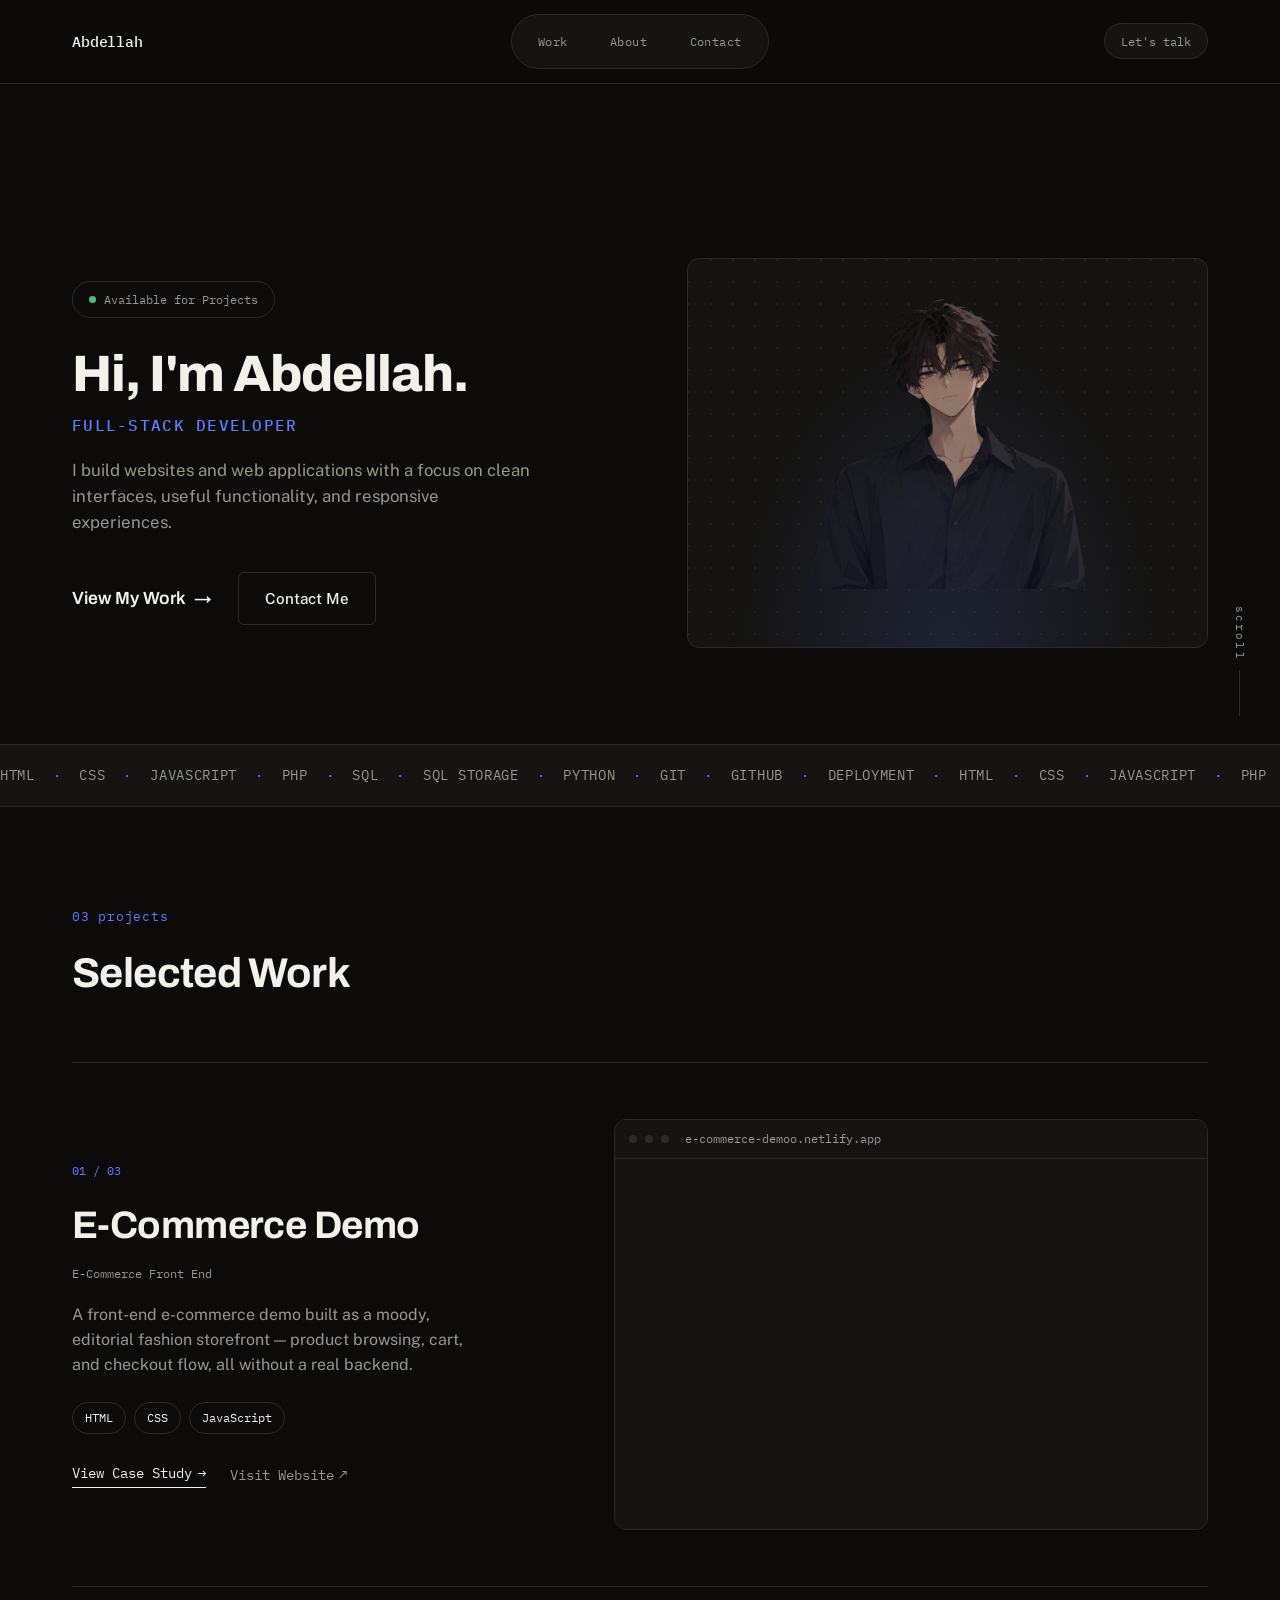
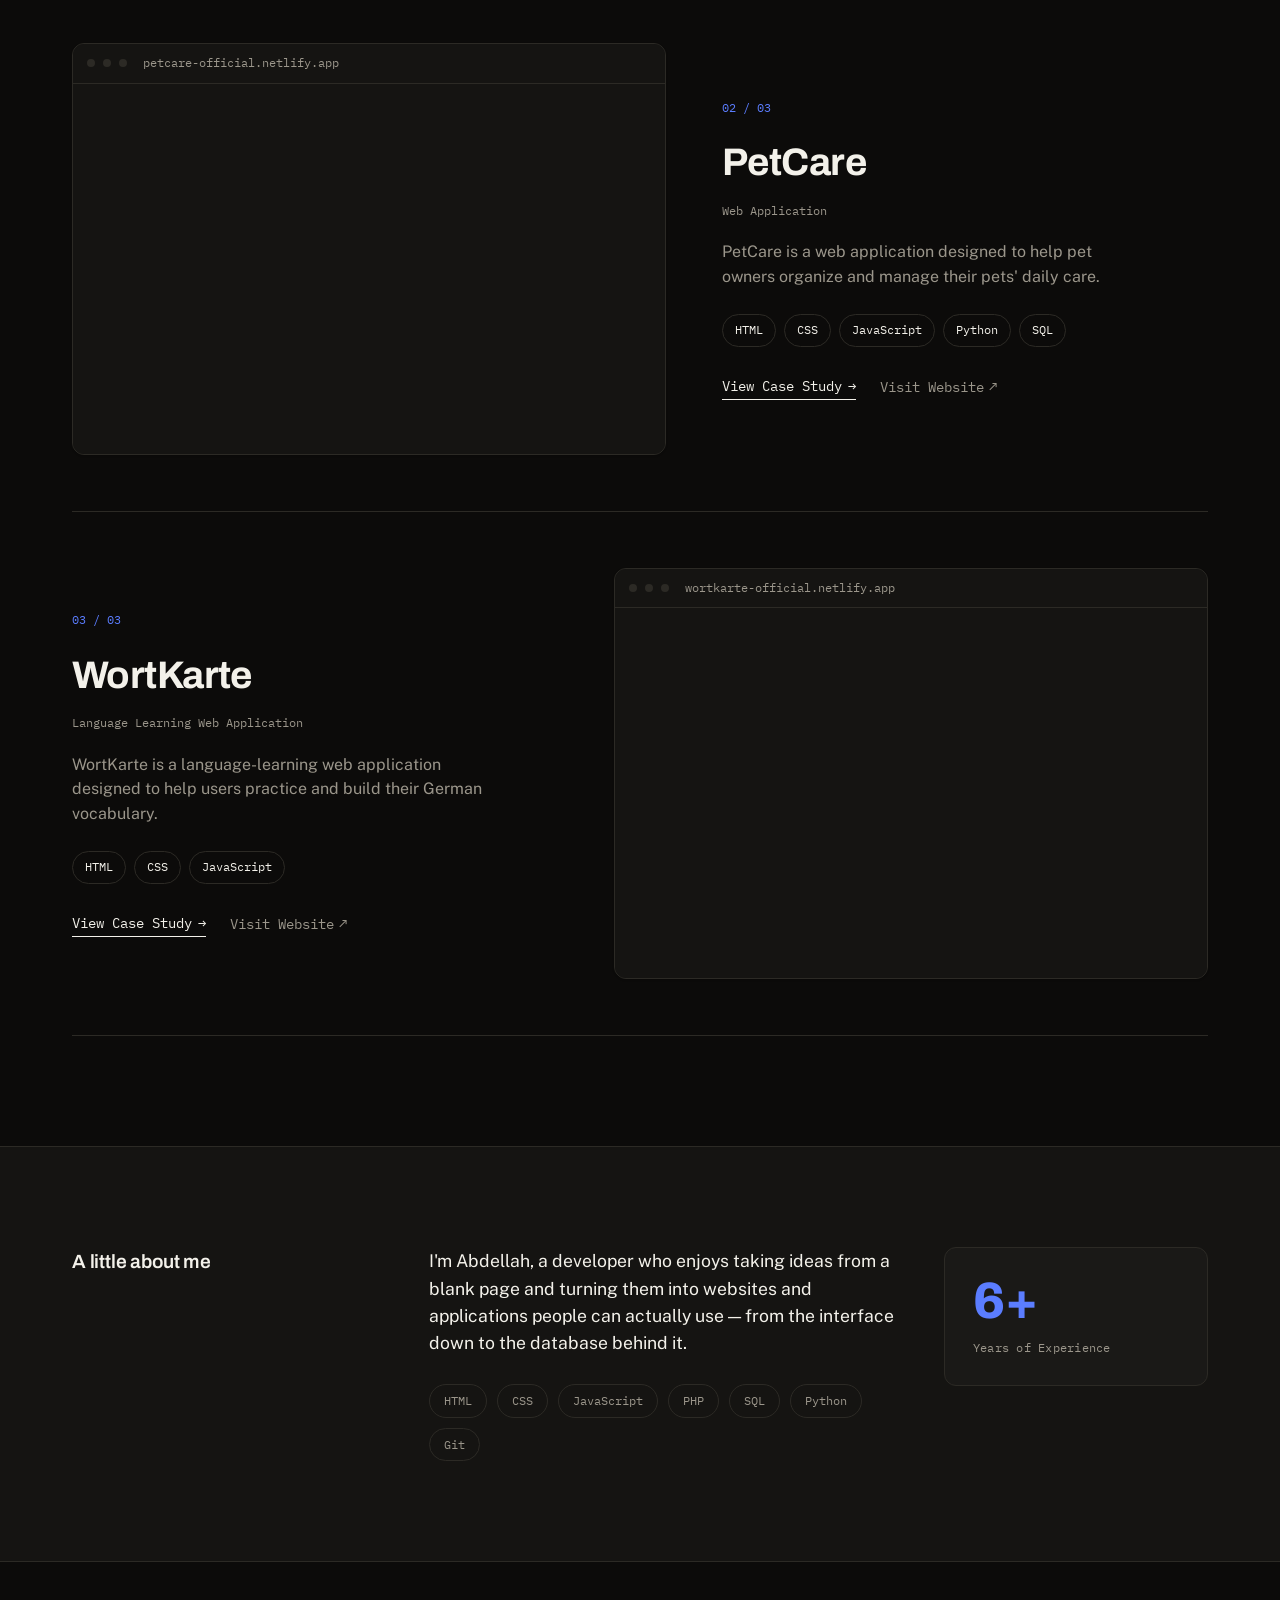
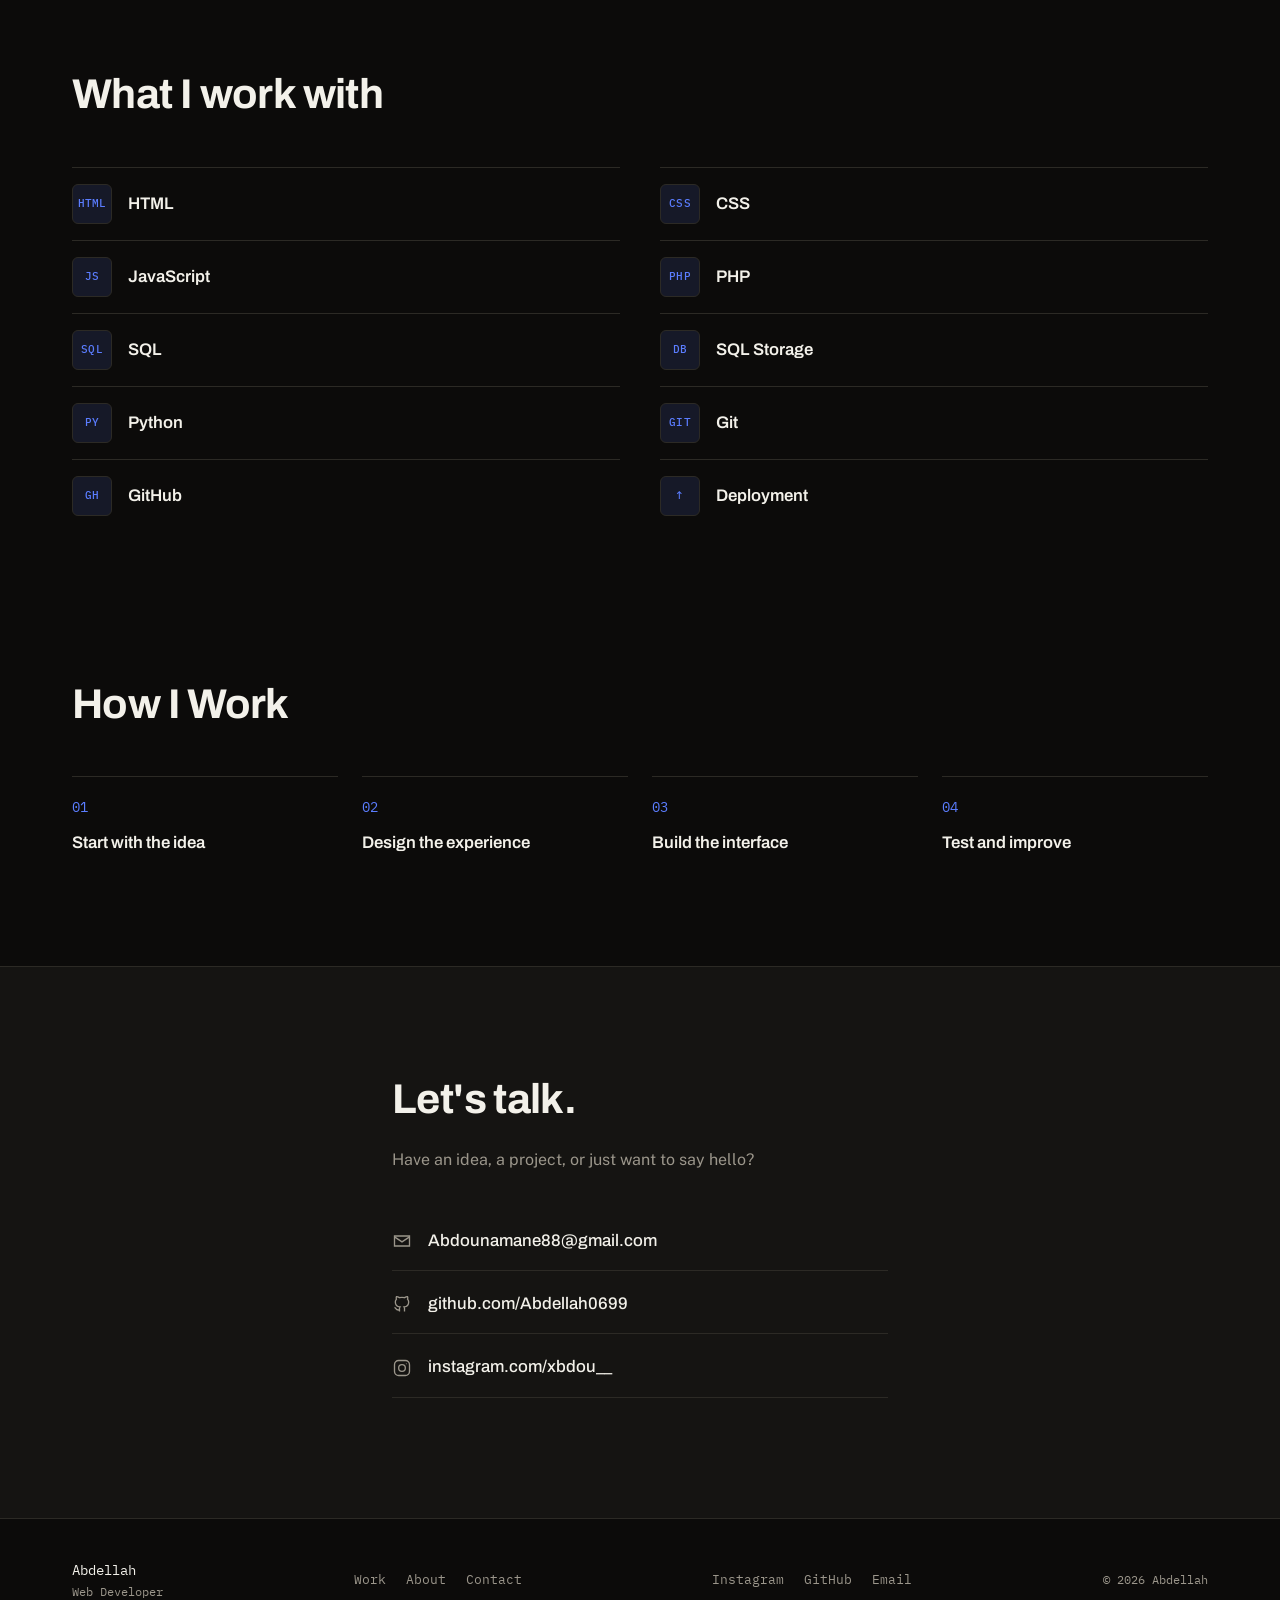
==== commit 7916b4e3: "index.html" ====
--- a/index.html
+++ b/index.html
@@ -41,6 +41,7 @@
 <main id="main">
 
   <section class="hero" id="top">
+    <canvas class="pixel-stars" id="pixelStars" aria-hidden="true"></canvas>
     <div class="wrap hero-inner">
       <div class="hero-copy">
         <span class="status-chip reveal"><span class="status-dot"></span>Available for Projects</span>
--- a/css/style.css
+++ b/css/style.css
@@ -1,30 +1,32 @@
 /* =========================================================
-   Abdellah — Portfolio v2
-   Design tokens
+   Abdellah — Portfolio v3 (dark)
+   Design tokens                hero
    ========================================================= */
 :root {
-  --color-bg: #F7F5F0;
-  --color-bg-soft: #EFECE4;
-  --color-ink: #17160F;
-  --color-muted: #6E6B60;
-  --color-border: #DEDACD;
-  --color-accent: #2451FF;
-  --color-surface: #FFFFFF;
+  --color-bg: #0C0B0A;
+  --color-bg-soft: #151412;
+  --color-surface: #1A1917;
+  --color-ink: #F3F1EA;
+  --color-muted: #9B968B;
+  --color-border: #2C2A25;
+  --color-accent: #5B7DFF;
+  --color-accent-soft: rgba(91, 125, 255, 0.12);
+  --color-good: #4FBE72;
 
   --font-display: 'Archivo', sans-serif;
   --font-body: 'Public Sans', sans-serif;
   --font-mono: 'IBM Plex Mono', monospace;
 
-  --max-width: 1180px;
+  --max-width: 1200px;
   --radius-s: 6px;
-  --radius-m: 10px;
-  --nav-height: 76px;
+  --radius-m: 12px;
+  --nav-height: 84px;
 
   --ease: cubic-bezier(0.22, 1, 0.36, 1);
 }
 
 *, *::before, *::after { box-sizing: border-box; }
-html { scroll-behavior: smooth; }
+html { scroll-behavior: smooth; width: 100%; overflow-x: hidden}
 body {
   margin: 0;
   background: var(--color-bg);
@@ -34,776 +36,420 @@
   line-height: 1.55;
   -webkit-font-smoothing: antialiased;
   transition: opacity 0.35s var(--ease);
+  overflow-x: hidden;
 }
 body.pre-load { opacity: 0; }
 body.is-leaving { opacity: 0; }
 
-img { max-width: 100%; display: block; }
+img, svg { max-width: 100%; display: block; }
 a { color: inherit; text-decoration: none; }
 ul, ol { list-style: none; margin: 0; padding: 0; }
 h1, h2, h3, p { margin: 0; }
-button { 
-  font: inherit; 
-  background: none;
-  border: none; 
-  cursor: pointer; 
-}
+button { font: inherit; background: none; border: none; cursor: pointer; }
 
 .skip-link {
   position: absolute; left: -999px; top: 0;
-  background: var(--color-ink); 
-  color: var(--color-bg);
-  padding: 10px 16px; 
-  z-index: 200;
+  background: var(--color-ink); color: var(--color-bg);
+  padding: 10px 16px; z-index: 200;
 }
 .skip-link:focus { left: 16px; top: 16px; }
 
-:focus-visible { 
-  outline: 2px solid var(--color-accent); 
-  outline-offset: 3px; 
-}
+:focus-visible { outline: 2px solid var(--color-accent); outline-offset: 3px; }
 
 @media (prefers-reduced-motion: reduce) {
   html { scroll-behavior: auto; }
   * { animation-duration: 0.001ms !important; transition-duration: 0.001ms !important; }
 }
 
-.wrap { max-width: var(--max-width); margin: 0 auto; padding: 0 32px; }
+.wrap { width: 100%; max-width: var(--max-width); margin: 0 auto; padding: 0 32px; }
 
 .eyebrow {
-  font-family: var(--font-mono);
-  font-size: 0.8rem;
-  letter-spacing: 0.06em;
-  color: var(--color-accent);
-  margin: 0 0 14px;
-  text-transform: lowercase;
-}
-
+  font-family: var(--font-mono); font-size: 0.8rem; letter-spacing: 0.06em;
+  color: var(--color-accent); margin: 0 0 14px; text-transform: lowercase;
+}
 .section-title {
-  font-family: var(--font-display);
-  font-weight: 700;
-  font-size: clamp(1.8rem, 3.4vw, 2.6rem);
-  letter-spacing: -0.015em;
-}
-.section-sub { 
-  color: var(--color-muted); 
-  margin-top: 10px; 
-  max-width: 44ch; }
+  font-family: var(--font-display); font-weight: 700;
+  font-size: clamp(1.8rem, 3.4vw, 2.6rem); letter-spacing: -0.015em;
+}
+.section-sub { color: var(--color-muted); margin-top: 10px; max-width: 44ch; }
 .section-head { margin-bottom: 56px; }
 
-/* Reveal on scroll */
-.reveal { 
-  opacity: 0; 
-  transform: translateY(20px); 
-  transition: opacity 0.7s var(--ease), transform 0.7s var(--ease); 
-}
+.reveal { opacity: 0; transform: translateY(20px); transition: opacity 0.7s var(--ease), transform 0.7s var(--ease); }
 .reveal.is-visible { opacity: 1; transform: translateY(0); }
 
 /* =========================================================
    Buttons / links
    ========================================================= */
 .btn {
-  display: inline-flex; 
-  align-items: center; 
-  justify-content: center;
-  padding: 14px 26px; 
-  border-radius: var(--radius-s);
-  font-weight: 500; 
-  font-size: 0.95rem;
+  display: inline-flex; align-items: center; justify-content: center;
+  padding: 14px 26px; border-radius: var(--radius-s);
+  font-weight: 500; font-size: 0.95rem;
   transition: background 0.2s var(--ease), color 0.2s var(--ease), border-color 0.2s var(--ease), transform 0.2s var(--ease);
 }
-.btn-primary { 
-  background: var(--color-ink); 
-  color: var(--color-bg);
- }
-.btn-primary:hover { 
-  background: var(--color-accent); 
-  transform: translateY(-1px); 
-}
-.btn-ghost { 
-  border: 1px solid var(--color-border); 
-  color: var(--color-ink); 
-}
-.btn-ghost:hover { 
-  border-color: var(--color-ink); 
-  transform: translateY(-1px); 
-}
+.btn-primary { background: var(--color-ink); color: var(--color-bg); }
+.btn-primary:hover { background: var(--color-accent); color: var(--color-ink); transform: translateY(-1px); }
+.btn-ghost { border: 1px solid var(--color-border); color: var(--color-ink); }
+.btn-ghost:hover { border-color: var(--color-accent); color: var(--color-accent); transform: translateY(-1px); }
 
 .arrow { display: inline-block; transition: transform 0.25s var(--ease); }
 
 .link-arrow {
-  font-family: var(--font-mono); 
-  font-size: 0.9rem; 
-  color: var(--color-ink);
-  display: inline-flex; 
-  align-items: center; gap: 6px;
-  border-bottom: 1px solid var(--color-ink); 
-  padding-bottom: 2px;
+  font-family: var(--font-mono); font-size: 0.9rem; color: var(--color-ink);
+  display: inline-flex; align-items: center; gap: 6px;
+  border-bottom: 1px solid var(--color-ink); padding-bottom: 2px;
   transition: color 0.2s var(--ease), border-color 0.2s var(--ease);
 }
 .link-arrow:hover { color: var(--color-accent); border-color: var(--color-accent); }
 .link-arrow:hover .arrow { transform: translateX(4px); }
 
 .link-arrow-lg {
-  font-family: var(--font-display); 
-  font-weight: 600; 
-  font-size: 1.1rem;
-  display: inline-flex; 
-  align-items: center; gap: 8px;
-   color: var(--color-ink);
+  font-family: var(--font-display); font-weight: 600; font-size: 1.1rem;
+  display: inline-flex; align-items: center; gap: 8px; color: var(--color-ink);
   transition: gap 0.25s var(--ease), color 0.2s var(--ease);
 }
 .link-arrow-lg:hover { gap: 14px; color: var(--color-accent); }
 
 .link-external {
-  font-family: var(--font-mono); 
-  font-size: 0.9rem; 
-  color: var(--color-muted);
-  display: inline-flex; 
-  align-items: center; gap: 5px;
+  font-family: var(--font-mono); font-size: 0.9rem; color: var(--color-muted);
+  display: inline-flex; align-items: center; gap: 5px;
   transition: color 0.2s var(--ease);
 }
 .link-external:hover { color: var(--color-ink); }
 .link-external:hover .arrow { transform: translate(2px, -2px); }
 
 /* =========================================================
-   Navigation
+   Navigation — centered framed pill
    ========================================================= */
 .nav {
-  position: sticky; top: 0; z-index: 100; 
-  height: var(--nav-height);
-  display: flex; 
-  align-items: center; 
-  background: transparent;
-  border-bottom: 1px solid transparent;
-  transition: background 0.3s var(--ease), border-color 0.3s var(--ease);
-}
-.nav.is-scrolled {
-  background: rgba(247, 245, 240, 0.86);
-  backdrop-filter: blur(10px); 
-  -webkit-backdrop-filter: blur(10px);
-  border-bottom-color: var(--color-border);
+  position: fixed; z-index: 100; height: var(--nav-height);
+  display: flex; align-items: center;
+  background: rgba(12, 11, 10, 0.86);
+  backdrop-filter: blur(14px); -webkit-backdrop-filter: blur(14px);
+  border-bottom: 1px solid var(--color-border);
+  left: 0; top: 0; right: 0; width: 100%;
 }
 .nav-inner {
-  width: 100%; 
-  max-width: var(--max-width); 
-  margin: 0 auto; padding: 0 32px;
-  display: flex; 
-  align-items: center; 
-  justify-content: space-between;
-}
-.nav-left { 
-  display: flex; 
-  flex-direction: column; gap: 3px; 
-}
-.nav-logo { 
-  font-family: var(--font-mono); 
-  font-weight: 500; 
-  font-size: 1rem; 
-  letter-spacing: -0.01em; 
-}
+  width: 100%; max-width: var(--max-width); margin: 0 auto; padding: 0 32px;
+  display: grid; grid-template-columns: 1fr auto 1fr; align-items: center; gap: 16px;
+}
+.nav-brand { display: flex; flex-direction: column; gap: 3px; justify-self: start; }
+.nav-logo { font-family: var(--font-mono); font-weight: 500; font-size: 0.95rem; letter-spacing: -0.01em; }
 .nav-status {
-  font-family: var(--font-mono); 
-  font-size: 0.68rem; 
-  color: var(--color-muted);
-  display: flex; 
-  align-items: center; gap: 6px; 
-  letter-spacing: 0.02em;
-}
-.status-dot {
-  width: 6px; height: 6px; 
-  border-radius: 50%; 
-  background: #3EAA5C;
-  animation: pulse-dot 2.4s ease-in-out infinite;
-}
+  font-family: var(--font-mono); font-size: 0.66rem; color: var(--color-muted);
+  display: none; align-items: center; gap: 6px; letter-spacing: 0.02em;
+}
+.status-dot { width: 6px; height: 6px; border-radius: 50%; background: var(--color-good); animation: pulse-dot 2.4s ease-in-out infinite; }
 @keyframes pulse-dot { 0%, 100% { opacity: 1; } 50% { opacity: 0.35; } }
 
-.nav-menu { 
-  display: flex; gap: 32px; 
-}
-.nav-menu a { 
-  font-size: 0.95rem; 
-  color: var(--color-muted);
-   transition: color 0.2s var(--ease); 
-  }
-.nav-menu a:hover { 
-  color: var(--color-ink); 
-}
-
-.nav-toggle { 
-  display: none; 
-  flex-direction: column; 
-  justify-content: center; gap: 5px;
-   width: 32px; height: 32px; 
-  }
-.nav-toggle span { 
-  display: block; 
-  height: 2px; 
-  background: var(--color-ink); 
-  border-radius: 2px; 
-  transition: transform 0.25s var(--ease), opacity 0.25s var(--ease); 
-}
-.nav-toggle.is-open span:nth-child(1) { 
-  transform: translateY(7px) rotate(45deg); 
-}
-.nav-toggle.is-open span:nth-child(2) { 
-  opacity: 0; 
-}
-.nav-toggle.is-open span:nth-child(3) { 
-  transform: translateY(-7px) rotate(-45deg); 
-}
-
-/* =========================================================
-   Hero 
-   ========================================================= */
-.hero { 
-  position: relative; 
-  padding: clamp(72px, 13vw, 148px) 0 88px; 
-  overflow: hidden; 
-}
-.hero-grid {
-  position: absolute; inset: 0; pointer-events: none;
-  background-image:
-    repeating-linear-gradient(to right, var(--color-border) 0, var(--color-border) 1px, transparent 1px, transparent 120px),
-    repeating-linear-gradient(to bottom, var(--color-border) 0, var(--color-border) 1px, transparent 1px, transparent 120px);
-  opacity: 0.4;
-  mask-image: linear-gradient(to bottom, black, transparent 90%);
-}
-.hero-inner { position: relative; max-width: 780px; }
+.nav-pill {
+  justify-self: center;
+  display: flex; align-items: center; gap: 6px;
+  border: 1px solid var(--color-border);
+  border-radius: 999px;
+  padding: 8px 8px;
+  background: rgba(26, 25, 23, 0.7);
+  backdrop-filter: blur(10px); -webkit-backdrop-filter: blur(10px);
+}
+.nav-pill a {
+  font-family: var(--font-mono); font-size: 0.78rem; letter-spacing: 0.04em;
+  color: var(--color-muted); padding: 9px 18px; border-radius: 999px;
+  transition: color 0.2s var(--ease), background 0.2s var(--ease);
+}
+.nav-pill a:hover { color: var(--color-ink); background: rgba(255,255,255,0.05); }
+
+.nav-aside { justify-self: end; }
+.nav-aside a {
+  font-family: var(--font-mono); font-size: 0.78rem; color: var(--color-muted);
+  border: 1px solid var(--color-border); border-radius: 999px; padding: 9px 16px;
+  background: rgba(255, 255, 255, 0.04);
+  transition: color 0.2s var(--ease), border-color 0.2s var(--ease), background 0.2s var(--ease);
+}
+.nav-aside a:hover { color: var(--color-accent); border-color: var(--color-accent); background: rgba(255,255,255,0.07); }
+
+.nav-toggle { display: none; flex-direction: column; justify-content: center; gap: 5px; width: 32px; height: 32px; justify-self: end; }
+.nav-toggle span { display: block; height: 2px; background: var(--color-ink); border-radius: 2px; transition: transform 0.25s var(--ease), opacity 0.25s var(--ease); }
+.nav-toggle.is-open span:nth-child(1) { transform: translateY(7px) rotate(45deg); }
+.nav-toggle.is-open span:nth-child(2) { opacity: 0; }
+.nav-toggle.is-open span:nth-child(3) { transform: translateY(-7px) rotate(-45deg); }
+
+.nav-menu-mobile {
+  display: none; position: absolute; top: var(--nav-height); left: 20px; right: 20px;
+  background: var(--color-surface); border: 1px solid var(--color-border); border-radius: var(--radius-m);
+  flex-direction: column; overflow: hidden; max-height: 0; transition: max-height 0.3s var(--ease);
+}
+.nav-menu-mobile.is-open { max-height: 220px; }
+.nav-menu-mobile a { padding: 16px 20px; border-top: 1px solid var(--color-border); font-family: var(--font-mono); font-size: 0.85rem; }
+.nav-menu-mobile a:first-child { border-top: none; }
+
+/* =========================================================
+   Hero    
+   ========================================================= */
+.hero { position: relative; padding: clamp(48px, 8vw, 100px) 0 96px; overflow: hidden; }
+.hero-inner { display: grid; grid-template-columns: 1.05fr 0.95fr; gap: 40px; align-items: center; }
+
+.status-chip {
+  display: inline-flex; align-items: center; gap: 8px;
+  font-family: var(--font-mono); font-size: 0.78rem; color: var(--color-muted);
+  border: 1px solid var(--color-border); border-radius: 999px; padding: 8px 16px;
+  margin-bottom: 28px;
+}
+.status-chip .status-dot { width: 7px; height: 7px; }
+
 .hero-title {
-  font-family: var(--font-display); 
-  font-weight: 800;
-  font-size: clamp(2.2rem, 5.6vw, 3.8rem);
-  line-height: 1.08; 
-  letter-spacing: -0.02em; 
-  margin-bottom: 6px;
-}
-.hero-subtitle {
-  font-family: var(--font-display); 
-  font-weight: 500;
-  font-size: clamp(1.3rem, 2.8vw, 1.7rem);
-  color: var(--color-muted); 
-  letter-spacing: -0.01em; 
-  margin-bottom: 22px;
-}
-.hero-text { 
-  font-size: 1.05rem; 
-  color: var(--color-muted); 
-  max-width: 46ch; 
-  margin-bottom: 40px; }
-.hero-actions { 
-  display: flex; 
-  align-items: center; gap: 28px; 
-  flex-wrap: wrap; }
-
+  font-family: var(--font-display); font-weight: 800;
+  font-size: clamp(2rem, 4.6vw, 3.2rem);
+  line-height: 1.1; letter-spacing: -0.02em; margin-bottom: 10px;
+}
+.hero-role {
+  font-family: var(--font-mono); font-weight: 500; text-transform: uppercase;
+  font-size: clamp(0.85rem, 1.4vw, 1rem); letter-spacing: 0.08em;
+  color: var(--color-accent); margin-bottom: 20px;
+}
+.hero-text { font-size: 1.05rem; color: var(--color-muted); max-width: 46ch; margin-bottom: 36px; }
+.hero-actions { display: flex; align-items: center; gap: 26px; flex-wrap: wrap; }
+
+/* Character stage */
+.hero-stage {
+  position: relative; border: 1px solid var(--color-border); border-radius: var(--radius-m);
+  background:
+    radial-gradient(circle at 1px 1px, rgba(255,255,255,0.06) 1px, transparent 0) 0 0 / 22px 22px,
+    var(--color-bg-soft);
+  aspect-ratio: 4 / 3; overflow: hidden;
+}
+.hero-stage::after {
+  content: ''; position: absolute; inset: 0; pointer-events: none;
+  background: radial-gradient(ellipse at 50% 100%, rgba(91,125,255,0.14), transparent 60%);
+}
+.stage-frame-label {
+  position: absolute; top: 14px; left: 16px; z-index: 2;
+  font-family: var(--font-mono); font-size: 0.68rem; letter-spacing: 0.06em; color: var(--color-muted);
+}
+.character-image {
+  position: absolute; bottom: 15%; right: 20%; height: 80%; width: auto;
+  animation: character-enter 1.1s var(--ease) both;
+  animation-delay: 0.15s;
+  border-radius: 10px;
+}
+@keyframes character-enter {
+  from { transform: translateX(60%); opacity: 0; }
+  to { transform: translateX(0); opacity: 1; }
+}
+
+/* Vertical scroll indicator, anchored to the hero */
 .hero-scroll {
-  position: absolute; 
-  right: 32px; bottom: 28px;
-  display: flex; 
-  flex-direction: column; 
-  align-items: center; gap: 10px;
+  position: absolute; right: 32px; bottom: 28px; z-index: 3;
+  display: flex; flex-direction: column; align-items: center; gap: 10px;
 }
 .hero-scroll span:first-child {
-  font-family: var(--font-mono); 
-  font-size: 0.68rem; 
-  color: var(--color-muted);
-  letter-spacing: 0.1em; 
-  writing-mode: vertical-rl;
-}
-.scroll-line {
-  width: 1px; height: 46px; 
-  background: var(--color-border); 
-  position: relative; 
-  overflow: hidden;
-}
+  font-family: var(--font-mono); font-size: 0.66rem; color: var(--color-muted);
+  letter-spacing: 0.2em; writing-mode: vertical-rl;
+}
+.scroll-line { width: 1px; height: 46px; background: var(--color-border); position: relative; overflow: hidden; }
 .scroll-line::after {
-  content: ''; 
-  position: absolute; 
-  top: -100%; left: 0; 
-  width: 100%; height: 100%;
-  background: var(--color-accent); 
-  animation: scroll-drip 2.2s ease-in-out infinite;
-}
-@keyframes scroll-drip { 
-  0% { top: -100%; } 60% { top: 100%; } 100% { top: 100%; } 
-}
+  content: ''; position: absolute; top: -100%; left: 0; width: 100%; height: 100%;
+  background: var(--color-accent); animation: scroll-drip 2.2s ease-in-out infinite;
+}
+@keyframes scroll-drip { 0% { top: -100%; } 60% { top: 100%; } 100% { top: 100%; } }
 
 /* =========================================================
    Marquee
    ========================================================= */
 .marquee {
-  border-top: 1px solid var(--color-border); 
-  border-bottom: 1px solid var(--color-border);
-  overflow: hidden; 
-  padding: 20px 0; 
-  background: var(--color-bg-soft);
+  border-top: 1px solid var(--color-border); border-bottom: 1px solid var(--color-border);
+  overflow: hidden; padding: 20px 0; background: var(--color-bg-soft);
 }
 .marquee-track {
-  display: flex; gap: 18px; 
-  white-space: nowrap; width: max-content;
-  animation: marquee-scroll 32s linear infinite;
-  font-family: var(--font-mono); 
-  font-size: 0.85rem; 
-  letter-spacing: 0.05em; 
-  color: var(--color-muted);
-}
-.marquee-track .dot-sep { 
-  color: var(--color-accent); 
-}
-@keyframes marquee-scroll { 
-  from { transform: translateX(0); } to { transform: translateX(-50%); } 
-}
+  display: flex; gap: 18px; white-space: nowrap; width: max-content;
+  animation: marquee-scroll 38s linear infinite;
+  font-family: var(--font-mono); font-size: 0.85rem; letter-spacing: 0.05em; color: var(--color-muted);
+}
+.marquee-track .dot-sep { color: var(--color-accent); }
+@keyframes marquee-scroll { from { transform: translateX(0); } to { transform: translateX(-50%); } }
 
 /* =========================================================
    Work / projects
    ========================================================= */
-.work { 
-  padding: 100px 0 110px; 
-}
+.work { padding: 100px 0 110px; }
 
 .project {
-  display: grid; 
-  grid-template-columns: 0.9fr 1.1fr; 
-  gap: 56px; 
-  align-items: center;
-  padding: 56px 0; 
-  border-top: 1px solid var(--color-border);
-}
-.project:last-child { 
-  border-bottom: 1px solid var(--color-border); 
-}
-.project--reverse { 
-  grid-template-columns: 1.1fr 0.9fr; 
-}
-
-.project-index { 
-  font-family: var(--font-mono); 
-  font-size: 0.78rem; 
-  color: var(--color-accent); 
-  display: block; 
-  margin-bottom: 16px; 
-}
+  display: grid; grid-template-columns: 0.9fr 1.1fr; gap: 56px; align-items: center;
+  padding: 56px 0; border-top: 1px solid var(--color-border);
+}
+.project:last-child { border-bottom: 1px solid var(--color-border); }
+.project--reverse { grid-template-columns: 1.1fr 0.9fr; }
+.project--reverse .project-media { order: -1; }
+
+.project-index { font-family: var(--font-mono); font-size: 0.78rem; color: var(--color-accent); display: block; margin-bottom: 16px; }
 .project-title {
-  font-family: var(--font-display); 
-  font-weight: 700;
-  font-size: clamp(1.8rem, 3vw, 2.4rem); 
-  letter-spacing: -0.015em;
+  font-family: var(--font-display); font-weight: 700;
+  font-size: clamp(1.8rem, 3vw, 2.4rem); letter-spacing: -0.015em;
   transition: transform 0.3s var(--ease);
 }
-.project-kind { 
-  display: block; 
-  font-family: var(--font-mono); 
-  font-size: 0.78rem; 
-  color: var(--color-muted); 
-  margin: 8px 0 20px; }
-.project-desc { 
-  color: var(--color-muted); 
-  margin-bottom: 24px; 
-  max-width: 42ch; 
-}
-.tech-list { 
-  display: flex; 
-  flex-wrap: wrap; gap: 8px; 
-  margin-bottom: 28px; 
-}
+.project-kind { display: block; font-family: var(--font-mono); font-size: 0.78rem; color: var(--color-muted); margin: 8px 0 20px; }
+.project-desc { color: var(--color-muted); margin-bottom: 24px; max-width: 42ch; }
+.tech-list { display: flex; flex-wrap: wrap; gap: 8px; margin-bottom: 28px; }
 .tech-list li {
-  font-family: var(--font-mono); 
-  font-size: 0.75rem; 
-  color: var(--color-ink);
-  border: 1px solid var(--color-border); 
-  border-radius: 999px; 
-  padding: 6px 12px;
-}
-.project-links { 
-  display: flex; 
-  align-items: center; gap: 24px; 
-  flex-wrap: wrap; 
-}
-
-.project-media { 
-  display: block; 
-}
+  font-family: var(--font-mono); font-size: 0.75rem; color: var(--color-ink);
+  border: 1px solid var(--color-border); border-radius: 999px; padding: 6px 12px;
+}
+.project-links { display: flex; align-items: center; gap: 24px; flex-wrap: wrap; }
+
+.project-media { display: block; }
 .browser-frame {
-  border: 1px solid var(--color-border); 
-  border-radius: var(--radius-m); 
-  overflow: hidden;
-  background: var(--color-surface); 
-  box-shadow: 0 1px 2px rgba(23, 22, 15, 0.04);
+  border: 1px solid var(--color-border); border-radius: var(--radius-m); overflow: hidden;
+  background: var(--color-surface); box-shadow: 0 1px 2px rgba(0,0,0,0.2);
   transition: box-shadow 0.3s var(--ease), transform 0.3s var(--ease);
 }
-.project:hover .browser-frame { 
-  box-shadow: 0 14px 32px rgba(23, 22, 15, 0.1); 
-  transform: translateY(-3px); 
-}
-.project:hover .project-title { 
-  transform: translateX(6px); 
-}
-
-.browser-bar { 
-  display: flex; 
-  align-items: center; gap: 8px; 
-  padding: 10px 14px; 
-  background: var(--color-bg-soft); 
-  border-bottom: 1px solid var(--color-border); 
-}
-.browser-bar .dot { 
-  width: 8px; height: 8px; 
-  border-radius: 50%; 
-  background: var(--color-border); 
-}
-.browser-url { 
-  font-family: var(--font-mono); 
-  font-size: 0.75rem; color: var(--color-muted); 
-  margin-left: 8px; overflow: hidden; 
-  text-overflow: ellipsis; 
-  white-space: nowrap; 
-}
-.browser-viewport { 
-  position: relative; 
-  width: 100%; 
-  aspect-ratio: 16 / 10; 
-  overflow: hidden; 
-  background: var(--color-bg-soft); 
-}
+.project:hover .browser-frame { box-shadow: 0 20px 44px rgba(0,0,0,0.4); transform: translateY(-3px); }
+.project:hover .project-title { transform: translateX(6px); }
+
+.browser-bar { display: flex; align-items: center; gap: 8px; padding: 10px 14px; background: var(--color-bg-soft); border-bottom: 1px solid var(--color-border); }
+.browser-bar .dot { width: 8px; height: 8px; border-radius: 50%; background: var(--color-border); }
+.browser-url { font-family: var(--font-mono); font-size: 0.75rem; color: var(--color-muted); margin-left: 8px; overflow: hidden; text-overflow: ellipsis; white-space: nowrap; }
+.browser-viewport { position: relative; width: 100%; aspect-ratio: 16 / 10; overflow: hidden; background: var(--color-bg-soft); }
 .browser-viewport iframe {
-  position: absolute; 
-  top: 0; left: 0; width: 220%; height: 220%; border: 0;
+  position: absolute; top: 0; left: 0; width: 220%; height: 220%; border: 0;
   transform: scale(0.4545); transform-origin: 0 0; pointer-events: none;
   transition: transform 0.4s var(--ease);
 }
 .project:hover .browser-viewport iframe { transform: scale(0.47); }
 
 /* =========================================================
-   About
-   ========================================================= */
-.about { 
-  padding: 100px 0; 
-  background: var(--color-bg-soft); 
-  border-top: 1px solid var(--color-border); 
-  border-bottom: 1px solid var(--color-border);
- }
-.about-grid { 
-  display: grid; 
-  grid-template-columns: 0.7fr 1.3fr; gap: 48px; 
-}
-.about-label { 
-  font-family: var(--font-display); 
-  font-weight: 600; font-size: 1.2rem; 
-  letter-spacing: -0.01em; 
-}
-.about-text { 
-  font-size: 1.1rem; color: var(--color-ink); 
-  max-width: 56ch; 
-}
-.about-stack { 
-  display: flex; 
-  flex-wrap: wrap; gap: 10px; 
-  margin-top: 28px;
-}
+   About + experience
+   ========================================================= */
+.about { padding: 100px 0; background: var(--color-bg-soft); border-top: 1px solid var(--color-border); border-bottom: 1px solid var(--color-border); }
+.about-grid { display: grid; grid-template-columns: 0.6fr 0.9fr 0.5fr; gap: 40px; }
+.about-label { font-family: var(--font-display); font-weight: 600; font-size: 1.2rem; letter-spacing: -0.01em; }
+.about-text { font-size: 1.1rem; color: var(--color-ink); max-width: 56ch; }
+.about-stack { display: flex; flex-wrap: wrap; gap: 10px; margin-top: 28px; }
 .about-stack span {
-  font-family: var(--font-mono); 
-  font-size: 0.78rem; color: var(--color-muted);
-  border: 1px solid var(--color-border); 
-  border-radius: 999px; 
-  padding: 6px 14px;
+  font-family: var(--font-mono); font-size: 0.78rem; color: var(--color-muted);
+  border: 1px solid var(--color-border); border-radius: 999px; padding: 6px 14px;
+}
+.experience-card {
+  border: 1px solid var(--color-border); border-radius: var(--radius-m);
+  padding: 28px; align-self: start; background: var(--color-surface);
+}
+.experience-figure {
+  font-family: var(--font-display); font-weight: 800; font-size: clamp(2.4rem, 4vw, 3.2rem);
+  color: var(--color-accent); line-height: 1;
+}
+.experience-label {
+  font-family: var(--font-mono); font-size: 0.78rem; color: var(--color-muted);
+  margin-top: 10px; letter-spacing: 0.02em;
 }
 
 /* =========================================================
    Skills
    ========================================================= */
 .skills { padding: 100px 0; }
-.skills-index { margin-top: 40px; }
-.skills-index li {
-  display: flex; align-items: baseline; gap: 24px; padding: 20px 0;
+.skills-grid { margin-top: 40px; display: grid; grid-template-columns: repeat(2, 1fr); gap: 0 40px; }
+.skills-grid li {
+  display: flex; align-items: center; gap: 16px; padding: 16px 0;
   border-top: 1px solid var(--color-border);
-  transition: padding-left 0.25s var(--ease);
-}
-.skills-index li:last-child { 
-  border-bottom: 1px solid var(--color-border); 
-}
-.skills-index li:hover { 
-  padding-left: 10px; 
-}
-.skill-num { 
-  font-family: var(--font-mono); 
-  font-size: 0.85rem; color: var(--color-accent); 
-  width: 28px; 
-}
-.skill-name { 
-  font-family: var(--font-display); 
-  font-weight: 600; font-size: clamp(1.2rem, 2.4vw, 1.6rem); flex: 1; 
-}
-.skill-tag { 
-  font-family: var(--font-mono); 
-  font-size: 0.75rem; 
-  color: var(--color-muted); 
-}
+}
+.skill-icon {
+  flex-shrink: 0; width: 40px; height: 40px; display: flex; align-items: center; justify-content: center;
+  border: 1px solid var(--color-border); border-radius: var(--radius-s);
+  font-family: var(--font-mono); font-size: 0.66rem; font-weight: 500; letter-spacing: 0.01em;
+  color: var(--color-accent); background: var(--color-accent-soft);
+}
+.skill-name { font-family: var(--font-display); font-weight: 600; font-size: 1.05rem; }
 
 /* =========================================================
    How I build
    ========================================================= */
-.how { 
-  padding: 40px 0 110px; 
-}
-.how-list { 
-  margin-top: 40px; 
-  display: grid; 
-  grid-template-columns: repeat(4, 1fr); gap: 24px; 
-}
-.how-list li { 
-  border-top: 1px solid var(--color-border); 
-  padding-top: 20px; 
-}
-.how-num { 
-  display: block; 
-  font-family: var(--font-mono); 
-  font-size: 0.85rem; 
-  color: var(--color-accent); 
-  margin-bottom: 12px; 
-}
-.how-text { 
-  font-family: var(--font-display); 
-  font-weight: 600; font-size: 1.05rem; 
-}
+.how { padding: 40px 0 110px; }
+.how-list { margin-top: 40px; display: grid; grid-template-columns: repeat(4, 1fr); gap: 24px; }
+.how-list li { border-top: 1px solid var(--color-border); padding-top: 20px; }
+.how-num { display: block; font-family: var(--font-mono); font-size: 0.85rem; color: var(--color-accent); margin-bottom: 12px; }
+.how-text { font-family: var(--font-display); font-weight: 600; font-size: 1.05rem; }
 
 /* =========================================================
    Contact
    ========================================================= */
-.contact { 
-  padding: 100px 0 120px; 
-  background: var(--color-bg-soft); 
-  border-top: 1px solid var(--color-border); 
-}
-.contact-inner { 
-  max-width: 560px; 
-}
-.contact-text { 
-  color: var(--color-muted); 
-  margin-top: 16px; 
-  margin-bottom: 40px; 
-  max-width: 44ch; 
-}
-.contact-list { 
-  display: flex; 
-  flex-direction: column; 
-  gap: 4px; 
-}
-.contact-list li {
-  display: flex; 
-  align-items: center; 
-  gap: 16px; padding: 16px 0;
-  border-bottom: 1px solid var(--color-border);
-}
-.contact-icon { 
-  width: 20px; height: 20px; color: var(--color-muted); 
-  flex-shrink: 0; 
-}
-.contact-list a {
-  font-family: var(--font-display); 
-  font-weight: 500; font-size: 1.05rem;
-  transition: color 0.2s var(--ease);
-}
-.contact-list a:hover { 
-  color: var(--color-accent); 
-}
-.contact-list li:hover .contact-icon { 
-  color: var(--color-accent); 
-}
+.contact { padding: 100px 0 120px; background: var(--color-bg-soft); border-top: 1px solid var(--color-border); }
+.contact-inner { max-width: 560px; }
+.contact-text { color: var(--color-muted); margin-top: 16px; margin-bottom: 40px; max-width: 44ch; }
+.contact-list { display: flex; flex-direction: column; gap: 4px; }
+.contact-list li { display: flex; align-items: center; gap: 16px; padding: 16px 0; border-bottom: 1px solid var(--color-border); }
+.contact-icon { width: 20px; height: 20px; color: var(--color-muted); flex-shrink: 0; }
+.contact-list a { font-family: var(--font-display); font-weight: 500; font-size: 1.05rem; transition: color 0.2s var(--ease); }
+.contact-list a:hover { color: var(--color-accent); }
+.contact-list li:hover .contact-icon { color: var(--color-accent); }
 
 /* =========================================================
    Footer
    ========================================================= */
-.footer { 
-  padding: 40px 0; 
-  border-top: 1px solid var(--color-border); 
-}
-.footer-inner { 
-  display: flex; 
-  align-items: center; 
-  justify-content: space-between; 
-  flex-wrap: wrap; gap: 20px; 
-}
-.footer-brand { 
-  display: flex; 
-  flex-direction: column; 
-  gap: 2px; 
-}
-.footer-name { 
-  font-family: var(--font-mono); 
-  font-size: 0.9rem; 
-}
-.footer-role { 
-  font-family: var(--font-mono); 
-  font-size: 0.72rem; 
-  color: var(--color-muted); 
-}
-.footer-links, .footer-social { 
-  display: flex; 
-  gap: 20px; 
-  flex-wrap: wrap; 
-}
-.footer-links a, .footer-social a { 
-  font-family: var(--font-mono); 
-  font-size: 0.8rem; 
-  color: var(--color-muted); 
-  transition: color 0.2s var(--ease); 
-}
-.footer-links a:hover, .footer-social a:hover { 
-  color: var(--color-ink); 
-}
-.footer-copy { 
-  font-family: var(--font-mono); 
-  font-size: 0.78rem; 
-  color: var(--color-muted); 
-}
+.footer { padding: 40px 0; border-top: 1px solid var(--color-border); }
+.footer-inner { display: flex; align-items: center; justify-content: space-between; flex-wrap: wrap; gap: 20px; }
+.footer-brand { display: flex; flex-direction: column; gap: 2px; }
+.footer-name { font-family: var(--font-mono); font-size: 0.9rem; }
+.footer-role { font-family: var(--font-mono); font-size: 0.72rem; color: var(--color-muted); }
+.footer-links, .footer-social { display: flex; gap: 20px; flex-wrap: wrap; }
+.footer-links a, .footer-social a { font-family: var(--font-mono); font-size: 0.8rem; color: var(--color-muted); transition: color 0.2s var(--ease); }
+.footer-links a:hover, .footer-social a:hover { color: var(--color-ink); }
+.footer-copy { font-family: var(--font-mono); font-size: 0.78rem; color: var(--color-muted); }
 
 /* =========================================================
    Project detail pages
    ========================================================= */
-.project-hero { 
-  padding: clamp(64px, 10vw, 120px) 0 56px; 
-}
-.project-hero-back { 
-  font-family: var(--font-mono); 
-  font-size: 0.82rem; 
-  color: var(--color-muted); 
-  display: inline-block; 
-  margin-bottom: 28px; 
-  transition: color 0.2s var(--ease); 
-}
-.project-hero-back:hover { 
-  color: var(--color-ink); 
-}
-.project-hero-index { 
-  display: block; 
-  font-family: var(--font-mono); 
-  font-size: 0.85rem; 
-  color: var(--color-accent); 
-  margin-bottom: 18px; 
-}
-.project-hero-title { 
-  font-family: var(--font-display); 
-  font-weight: 800; 
-  font-size: clamp(2.4rem, 6vw, 4rem); 
-  letter-spacing: -0.02em; 
-  margin-bottom: 12px; 
-}
-.project-hero-desc { 
-  font-size: 1.1rem; 
-  color: var(--color-muted); 
-  max-width: 52ch; 
-  margin-bottom: 44px; 
-}
-.project-hero-media .browser-frame { 
-  box-shadow: 0 8px 28px rgba(23, 22, 15, 0.08); 
-}
-.project-hero-media .browser-viewport { 
-  aspect-ratio: 16/9.4; 
-}
-
-.case-body { 
-  padding: 20px 0 120px; 
-}
-.case-section { 
-  padding: 48px 0; 
-  border-top: 1px solid var(--color-border); 
-  display: grid; 
-  grid-template-columns: 220px 1fr; gap: 48px; 
-}
-.case-section-label { 
-  font-family: var(--font-mono); 
-  font-size: 0.8rem; 
-  color: var(--color-accent); 
-}
-.case-section-body p { 
-  color: var(--color-muted);
-   max-width: 60ch; 
-  }
-.case-section-body p + p { 
-  margin-top: 14px; 
-}
-.case-section-body ul {
-   margin-top: 14px; 
-   display: flex; 
-   flex-direction: column; gap: 8px; 
-  }
-.case-section-body ul li { 
-  color: var(--color-muted); 
-  padding-left: 18px; 
-  position: relative; 
-  max-width: 58ch; 
-}
-.case-section-body ul li::before { 
-  content: ''; 
-  position: absolute; left: 0; top: 10px; 
-  width: 6px; height: 6px; 
-  background: var(--color-accent); 
-  border-radius: 50%; 
-}
-.case-tech-list { 
-  display: flex; 
-  flex-wrap: wrap; 
-  gap: 8px; margin-top: 14px; 
-}
-.case-tech-list li { 
-  font-family: var(--font-mono); font-size: 0.78rem; 
-  color: var(--color-ink); 
-  border: 1px solid var(--color-border); border-radius: 999px; 
-  padding: 6px 12px; 
-}
-.case-links { 
-  display: flex; gap: 24px; 
-  flex-wrap: wrap; 
-  align-items: center; 
-}
-
-.case-next { 
-  display: block; 
-  padding: 56px 0 100px; 
-  border-top: 1px solid var(--color-border); 
-  text-align: center; 
-}
-.case-next-label { 
-  font-family: var(--font-mono); 
-  font-size: 0.8rem; 
-  color: var(--color-muted); 
-  margin-bottom: 10px; 
-}
-.case-next-title { 
-  font-family: var(--font-display); 
-  font-weight: 700; font-size: clamp(1.6rem, 3vw, 2.2rem); 
-  transition: color 0.2s var(--ease); 
-}
-.case-next:hover .case-next-title { 
-  color: var(--color-accent); 
-}
+.project-hero { padding: clamp(56px, 9vw, 100px) 0 56px; }
+.project-hero-back { font-family: var(--font-mono); font-size: 0.82rem; color: var(--color-muted); display: inline-block; margin-bottom: 28px; transition: color 0.2s var(--ease); }
+.project-hero-back:hover { color: var(--color-ink); }
+.project-hero-index { display: block; font-family: var(--font-mono); font-size: 0.85rem; color: var(--color-accent); margin-bottom: 18px; }
+.project-hero-title { font-family: var(--font-display); font-weight: 800; font-size: clamp(2.4rem, 6vw, 4rem); letter-spacing: -0.02em; margin-bottom: 12px; }
+.project-hero-desc { font-size: 1.1rem; color: var(--color-muted); max-width: 52ch; margin-bottom: 44px; }
+.project-hero-media .browser-frame { box-shadow: 0 8px 28px rgba(0,0,0,0.35); }
+.project-hero-media .browser-viewport { aspect-ratio: 16/9.4; }
+
+.case-body { padding: 20px 0 120px; }
+.case-section { padding: 48px 0; border-top: 1px solid var(--color-border); display: grid; grid-template-columns: 220px 1fr; gap: 48px; }
+.case-section-label { font-family: var(--font-mono); font-size: 0.8rem; color: var(--color-accent); }
+.case-section-body p { color: var(--color-muted); max-width: 60ch; }
+.case-section-body p + p { margin-top: 14px; }
+.case-section-body ul { margin-top: 14px; display: flex; flex-direction: column; gap: 8px; }
+.case-section-body ul li { color: var(--color-muted); padding-left: 18px; position: relative; max-width: 58ch; }
+.case-section-body ul li::before { content: ''; position: absolute; left: 0; top: 10px; width: 6px; height: 6px; background: var(--color-accent); border-radius: 50%; }
+.case-tech-list { display: flex; flex-wrap: wrap; gap: 8px; margin-top: 14px; }
+.case-tech-list li { font-family: var(--font-mono); font-size: 0.78rem; color: var(--color-ink); border: 1px solid var(--color-border); border-radius: 999px; padding: 6px 12px; }
+.case-links { display: flex; gap: 24px; flex-wrap: wrap; align-items: center; }
+
+.case-next { display: block; padding: 56px 0 100px; border-top: 1px solid var(--color-border); text-align: center; }
+.case-next-label { font-family: var(--font-mono); font-size: 0.8rem; color: var(--color-muted); margin-bottom: 10px; }
+.case-next-title { font-family: var(--font-display); font-weight: 700; font-size: clamp(1.6rem, 3vw, 2.2rem); transition: color 0.2s var(--ease); }
+.case-next:hover .case-next-title { color: var(--color-accent); }
 
 /* =========================================================
    Responsive
    ========================================================= */
+@media (max-width: 980px) {
+  .hero-inner { grid-template-columns: 1fr; gap: 36px; }
+  .hero-stage { aspect-ratio: 16/9; order: -1; }
+  .character-image { height: 92%; bottom: 4%; right: 6%; }
+  .hero-scroll { display: none; }
+  .about-grid { grid-template-columns: 1fr; gap: 28px; }
+  .experience-card { justify-self: start; max-width: 260px; }
+}
+
 @media (max-width: 900px) {
   .project, .project--reverse { grid-template-columns: 1fr; gap: 28px; }
-  .about-grid { grid-template-columns: 1fr; gap: 24px; }
+  .project--reverse .project-media { order: 0; }
   .how-list { grid-template-columns: repeat(2, 1fr); }
   .case-section { grid-template-columns: 1fr; gap: 16px; }
+  .skills-grid { grid-template-columns: 1fr; }
 }
 
 @media (max-width: 640px) {
   .wrap { padding: 0 20px; }
-  .nav-inner { padding: 0 20px; }
+  .nav-inner { grid-template-columns: auto auto; padding: 0 20px; }
+  .nav-pill { display: none; }
+  .nav-aside { display: none; }
   .nav-toggle { display: flex; }
-  .nav-menu {
-    position: absolute; top: var(--nav-height); left: 0; right: 0;
-    background: var(--color-bg); border-bottom: 1px solid var(--color-border);
-    flex-direction: column; gap: 0; max-height: 0; overflow: hidden;
-    transition: max-height 0.3s var(--ease);
-  }
-  .nav-menu.is-open { max-height: 240px; }
-  .nav-menu a { padding: 16px 20px; border-top: 1px solid var(--color-border); }
-
-  .hero { padding: 56px 0 64px; }
+  .nav-menu-mobile { display: flex; }
+
+  .hero { padding: 40px 0 64px; }
   .hero-actions { flex-direction: column; align-items: flex-start; gap: 20px; }
-  .hero-scroll { display: none; }
 
   .how-list { grid-template-columns: 1fr; }
   .footer-inner { flex-direction: column; align-items: flex-start; }
